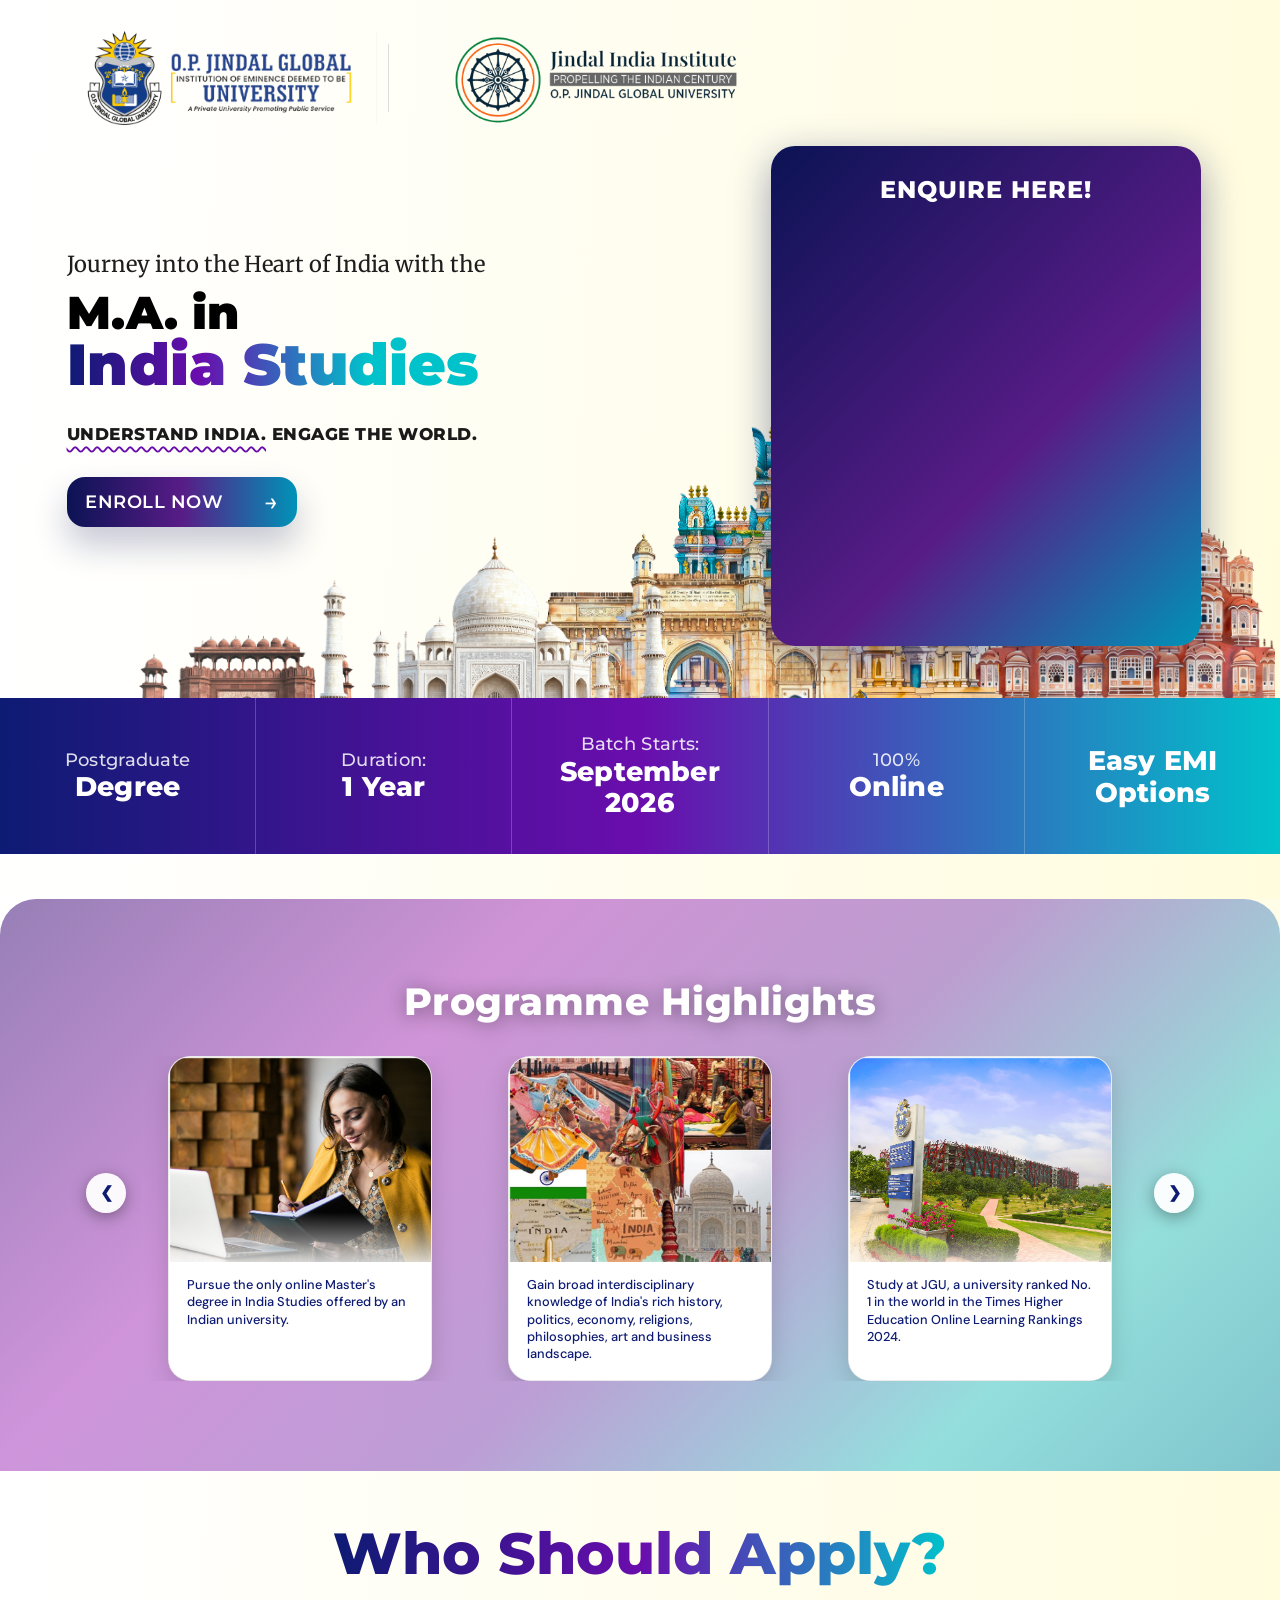
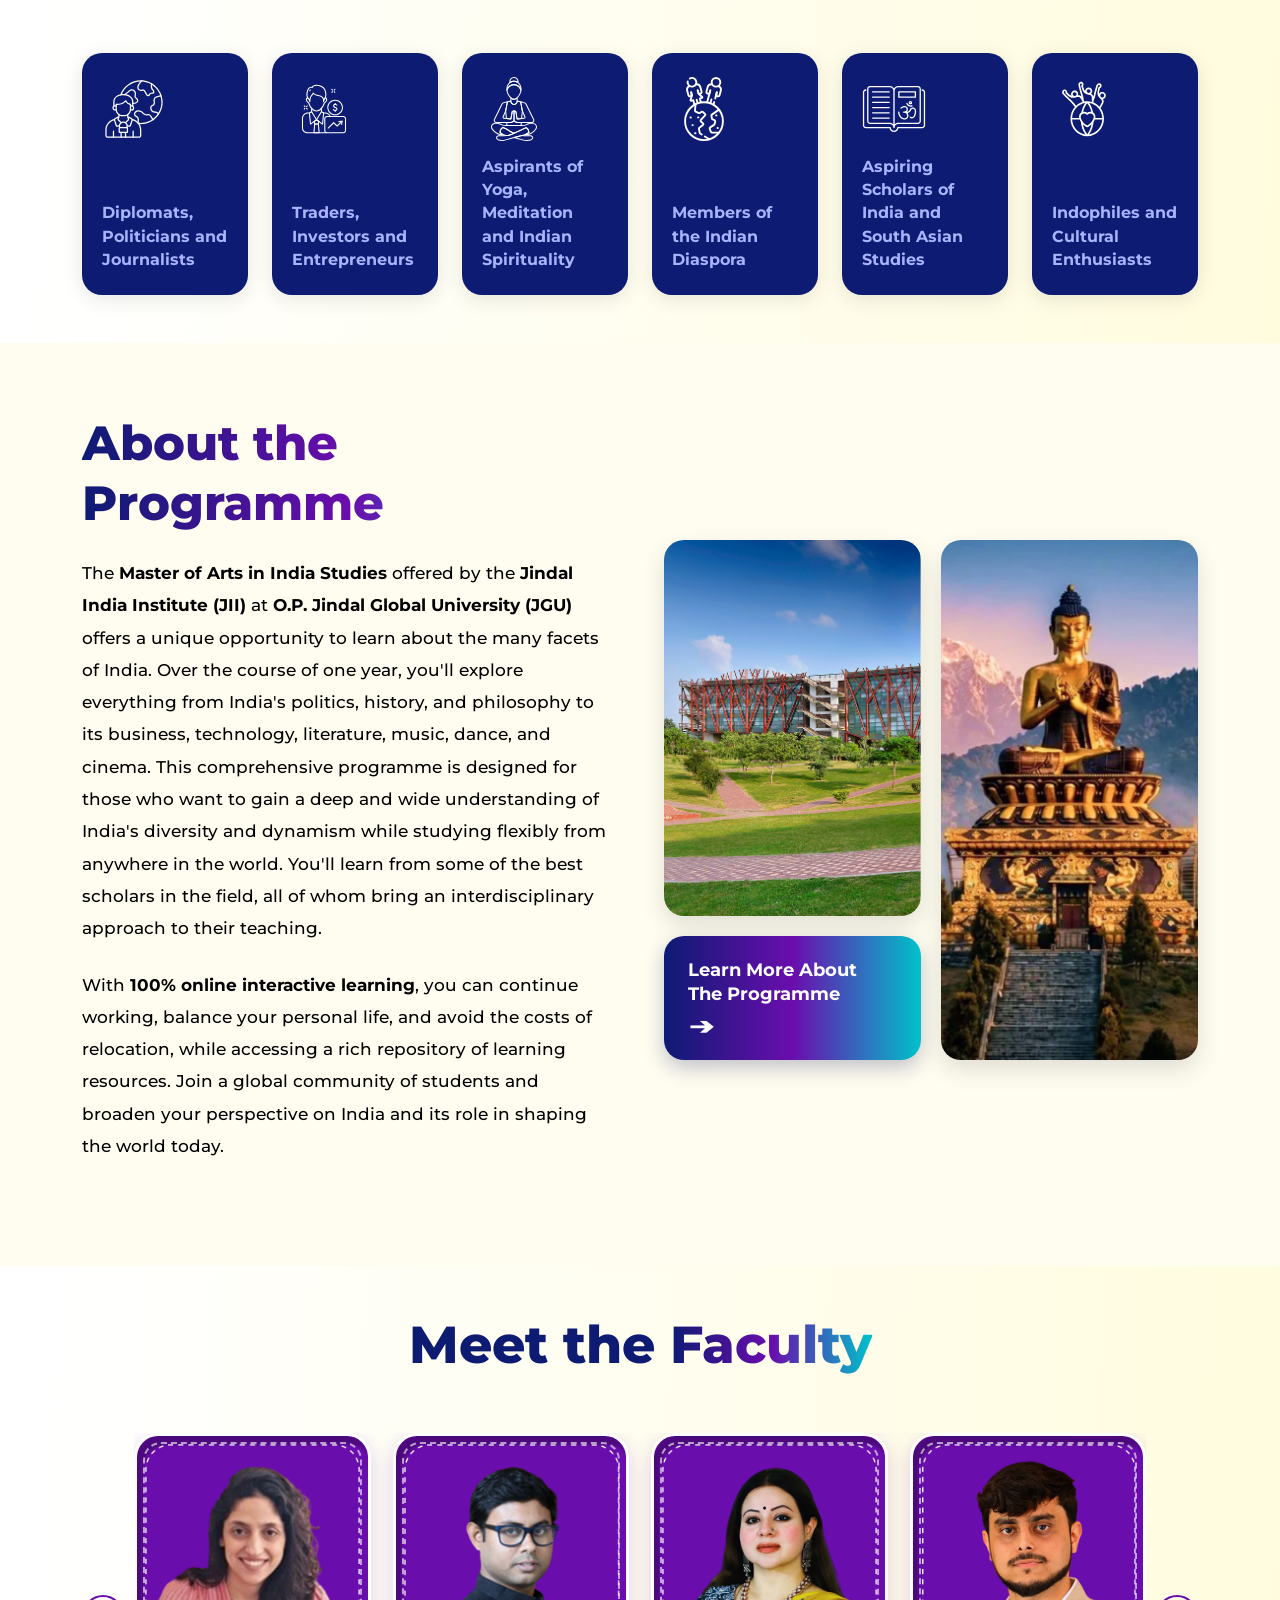
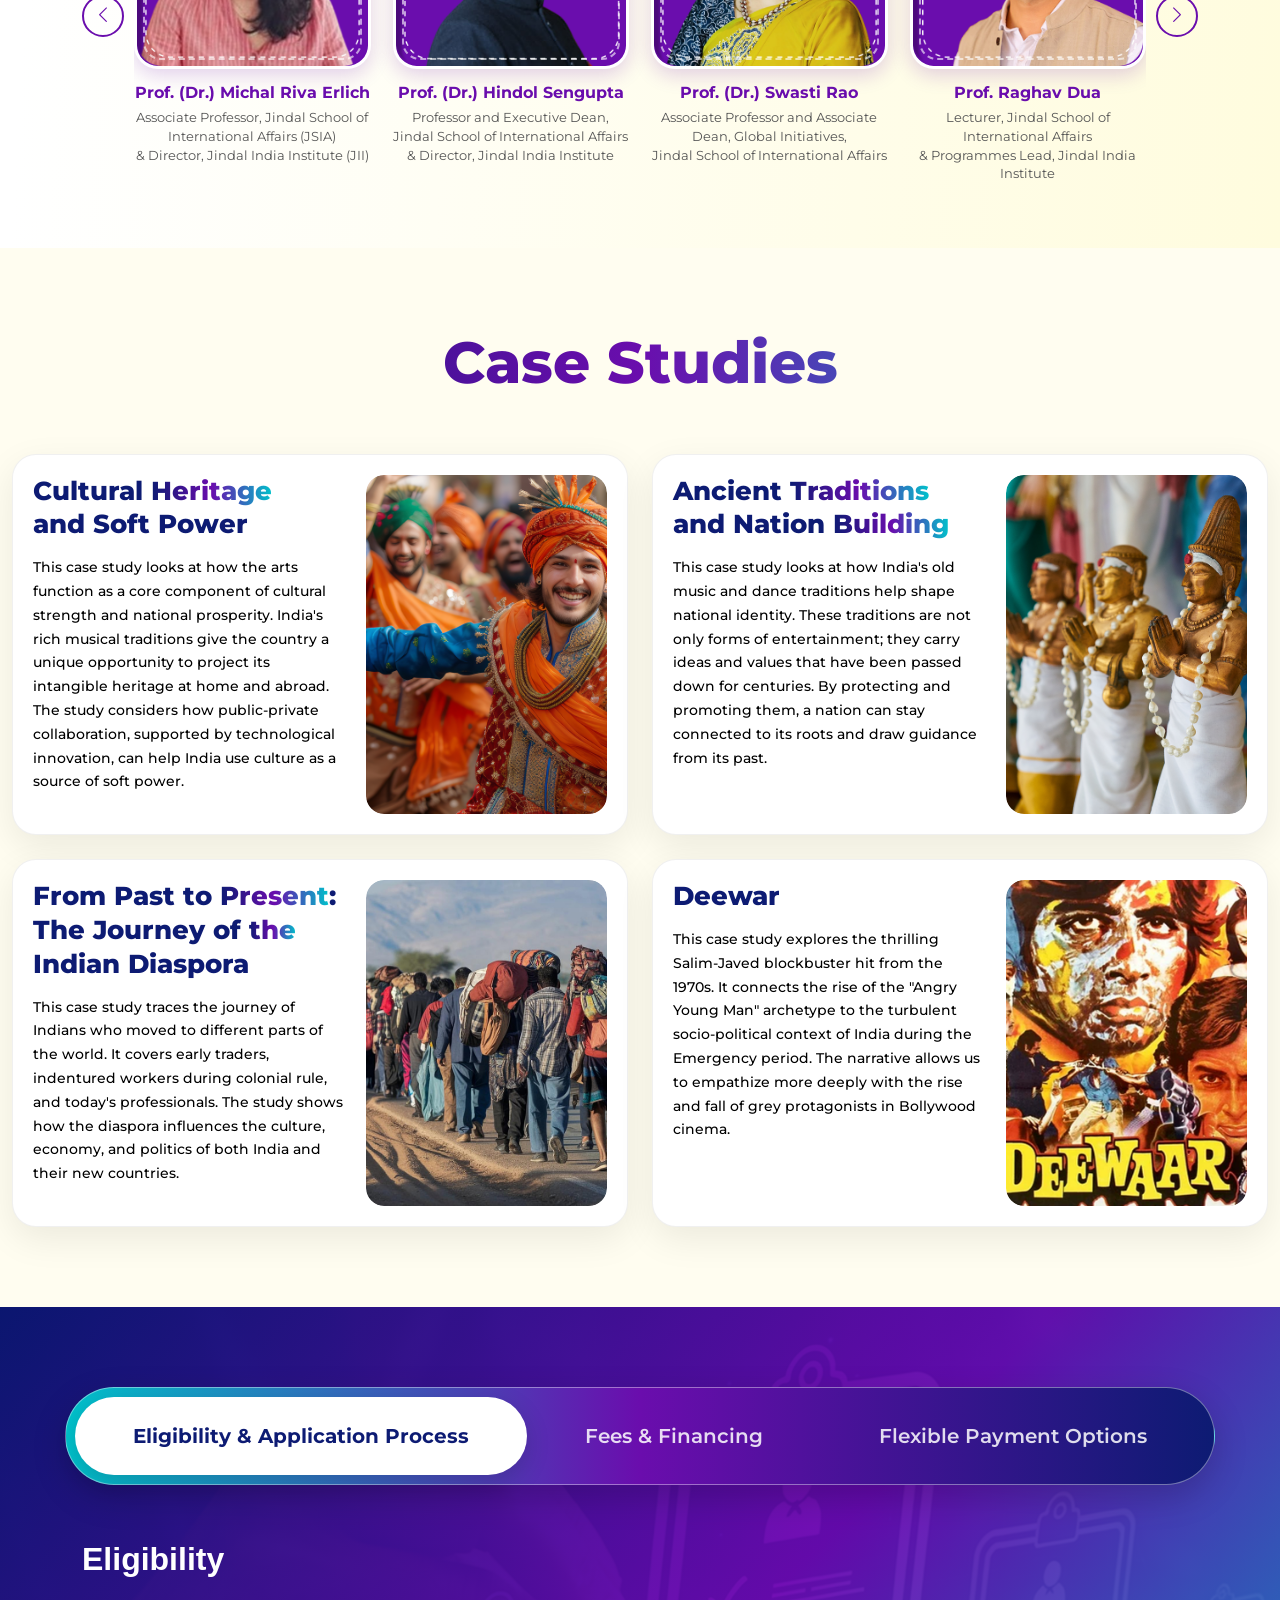
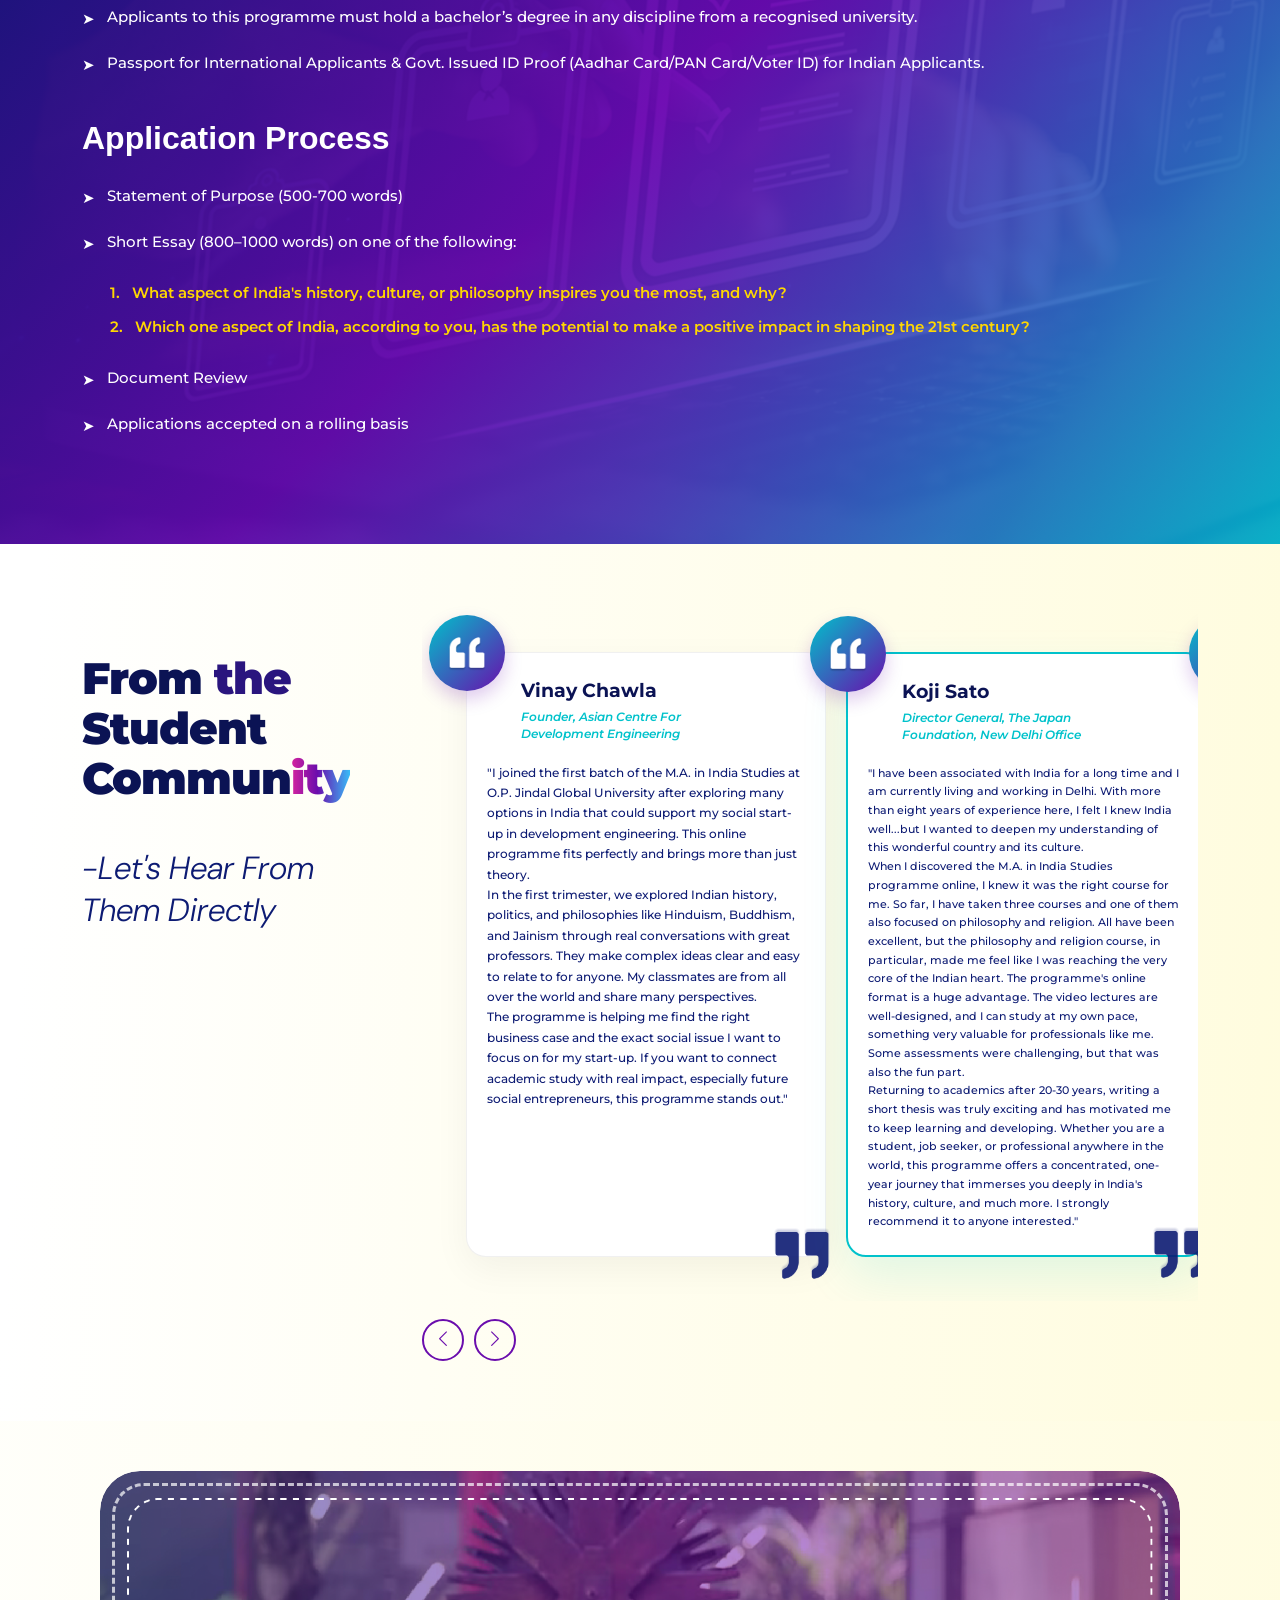
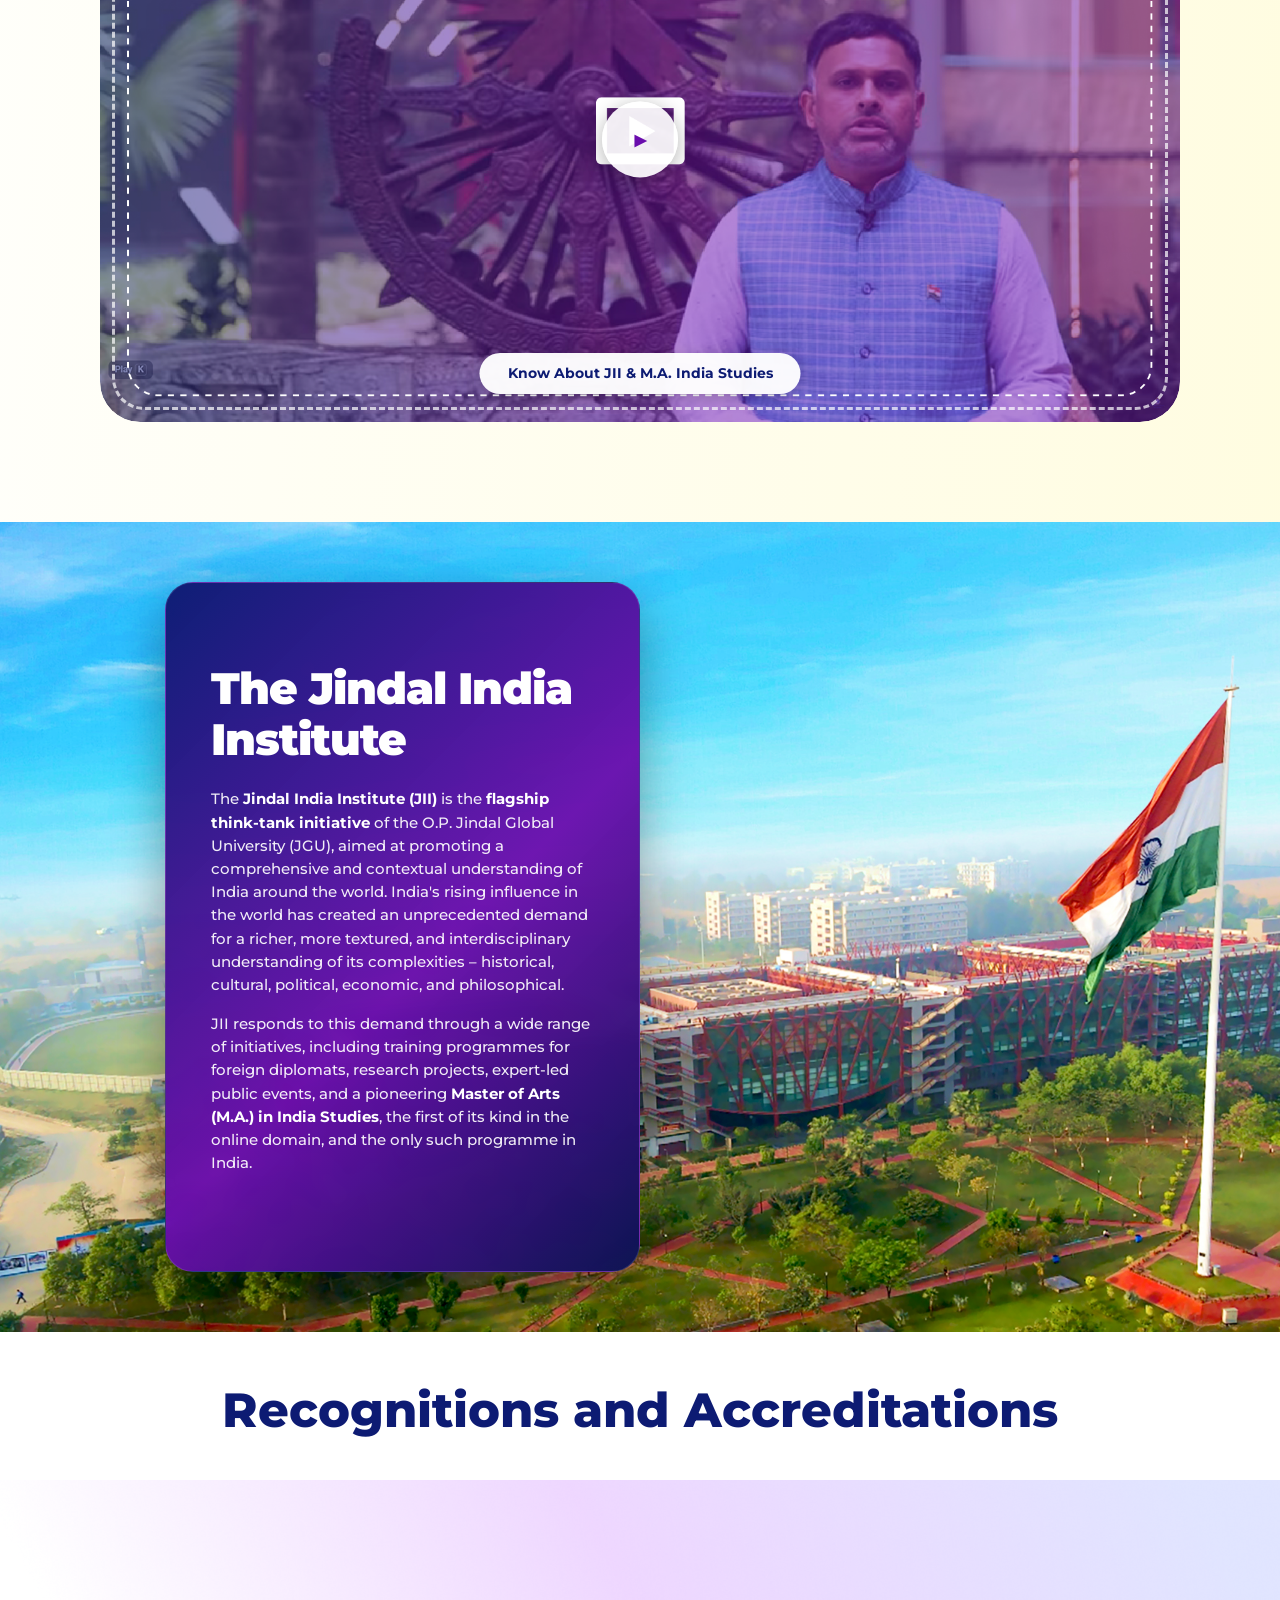
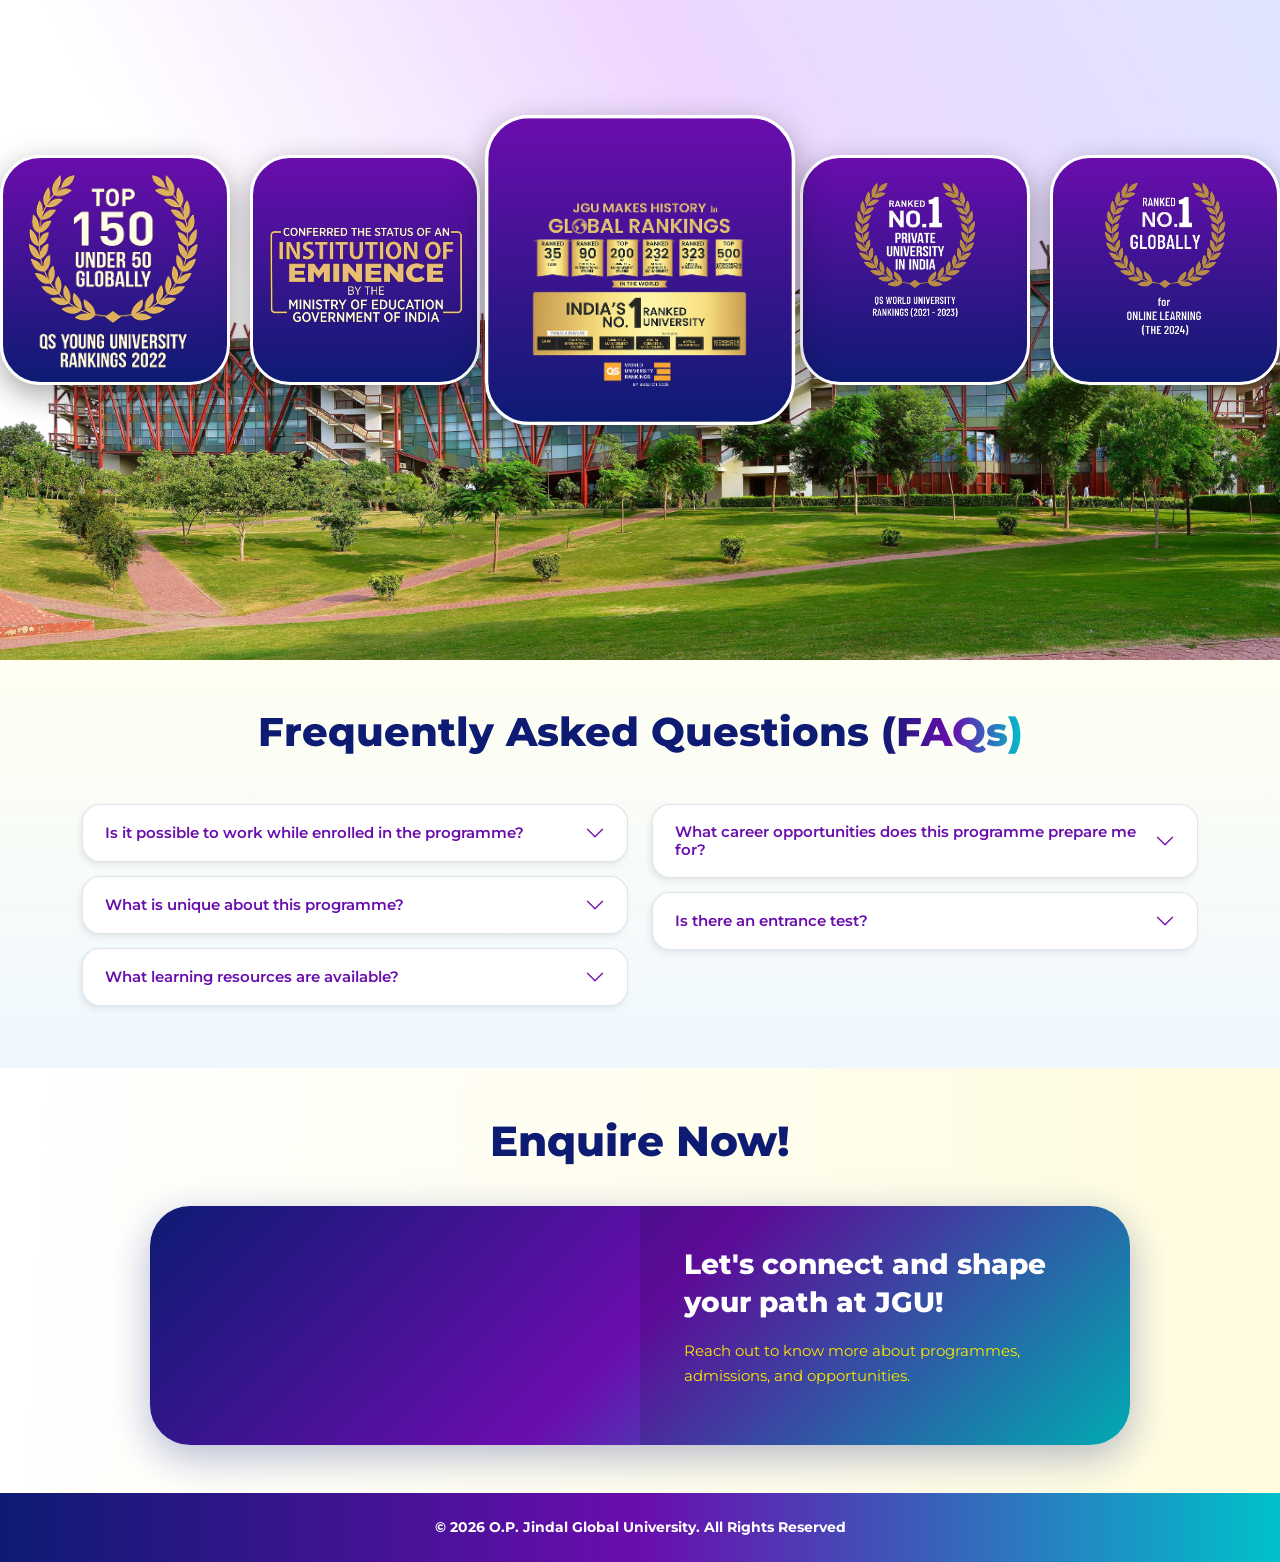
==== index.html @ a2a9f8b1 "Fix mobile carousels: recognitions badges, student community overflow, programme highlights overlay " ====
<!DOCTYPE html>
<html lang="en">

<head>
  <!-- Google tag (gtag.js) -->
  <script async src="https://www.googletagmanager.com/gtag/js?id=G-K0K2JZFDWZ"></script>
  <script>
    window.dataLayer = window.dataLayer || [];
    function gtag(){dataLayer.push(arguments);}
    gtag('js', new Date());
    gtag('config', 'G-K0K2JZFDWZ');
  </script>
  <!-- Google Tag Manager -->
  <script>(function(w,d,s,l,i){w[l]=w[l]||[];w[l].push({'gtm.start':
  new Date().getTime(),event:'gtm.js'});var f=d.getElementsByTagName(s)[0],
  j=d.createElement(s),dl=l!='dataLayer'?'&l='+l:'';j.async=true;j.src=
  'https://www.googletagmanager.com/gtm.js?id='+i+dl;f.parentNode.insertBefore(j
  ,f);
  })(window,document,'script','dataLayer','GTM-N94ZC5LW');</script>
  <!-- End Google Tag Manager -->

  <meta charset="UTF-8">
  <meta name="viewport" content="width=device-width, initial-scale=1.0, viewport-fit=cover">
  <title>M.A. in India Studies – O.P. Jindal Global University</title>

  <!-- Bootstrap CSS -->
  <link href="https://cdn.jsdelivr.net/npm/bootstrap@5.3.0/dist/css/bootstrap.min.css" rel="stylesheet">
  <link rel="stylesheet" href="https://cdnjs.cloudflare.com/ajax/libs/OwlCarousel2/2.3.4/assets/owl.carousel.min.css" />
  <link rel="stylesheet"
    href="https://cdnjs.cloudflare.com/ajax/libs/OwlCarousel2/2.3.4/assets/owl.theme.default.min.css" />
  <link href="https://cdn.jsdelivr.net/npm/bootstrap-icons@1.10.5/font/bootstrap-icons.css" rel="stylesheet">

  <!-- Google Fonts -->
  <link rel="preconnect" href="https://fonts.googleapis.com">
  <link rel="preconnect" href="https://fonts.gstatic.com" crossorigin>
  <link
    href="https://fonts.googleapis.com/css2?family=DM+Sans:ital,wght@0,400;0,700;1,300;1,400&family=Merriweather:ital,wght@0,300;0,400;0,700;1,400&family=Montserrat:ital,wght@0,100..900;1,100..900&display=swap"
    rel="stylesheet">

  <style>
    /* ================================================
       RESET & BASE
    ================================================ */
    *,
    *::before,
    *::after {
      margin: 0;
      padding: 0;
      box-sizing: border-box;
    }

    body {
      font-family: 'Montserrat', sans-serif;
      color: #333;
      overflow-x: hidden;
      background: linear-gradient(93deg, #ffffff 3%, #fffcde 100%);
    }

    .section-global {
      width: 100%;
      max-width: 100% !important;
      padding-left: 0 !important;
      padding-right: 0 !important;
    }

    /* ================================================
       HEADER
    ================================================ */
    .header-section {
      position: absolute;
      top: 0;
      left: 0;
      width: 100%;
      background: transparent;
      border-bottom: none;
      padding: 24px 0 10px;
      z-index: 100;
    }

    .header-section .container {
      max-width: 100%;
      padding-left: clamp(42px, 5.2vw, 100px);
      padding-right: clamp(42px, 5.2vw, 100px);
    }

    .header-logo-img {
      height: 108px;
      width: auto;
      object-fit: contain;
      display: block;
    }

    .logo-flex-container img:last-of-type {
      height: 102px;
    }

    .header-logo-divider {
      width: 1px;
      height: 68px;
      background: #ddd;
      margin: 0 10px;
      flex-shrink: 0;
    }

    .logo-flex-container {
      display: flex;
      align-items: center;
      flex-wrap: nowrap;
    }

    @media (max-width: 768px) {
      .logo-flex-container {
        justify-content: center;
        gap: 15px;
        flex-wrap: wrap;
      }

      .header-section {
        position: relative;
        background: #fff;
        padding: 14px 0;
      }

      .header-section .container {
        padding-left: 16px;
        padding-right: 16px;
      }

      .header-logo-img {
        height: 60px;
      }

      .logo-flex-container img:last-of-type {
        height: 52px;
      }

      .header-logo-divider {
        height: 50px;
        margin: 0 14px;
      }
    }

    @media (max-width: 480px) {
      .header-logo-img {
        height: 48px;
      }

      .logo-flex-container img:last-of-type {
        height: 42px;
      }

      .header-logo-divider {
        margin: 0 10px;
        height: 40px;
      }
    }

    /* ================================================
       HERO SECTION
    ================================================ */
    .hero-section {
      position: relative;
      overflow: hidden;
      background: linear-gradient(93deg, #ffffff 3%, #fffcde 100%);
      padding-top: 110px;
      /* Space for the floating absolute header */
    }

    @media (max-width: 768px) {
      .hero-section {
        padding-top: 0;
      }
    }

    .hero-section::before {
      content: '';
      position: absolute;
      left: 0;
      bottom: 0;
      width: 100%;
      height: 80%;
      /* Height adjusted to make the monuments clearly visible and low */
      background: url('Assets/Assets/Hero section/hero image.png') no-repeat;
      background-size: 92%;
      background-position: left 95% bottom 90px;
      /* Perfectly centered horizontally to align Taj Mahal and temple gopuram */
      opacity: 1;
      /* Full opacity so the monument backdrop reads at full strength */
      z-index: 1;
      pointer-events: none;
    }

    .hero-section::after {
      content: '';
      position: absolute;
      inset: 0;
      background: linear-gradient(90deg, rgba(255, 255, 255, 0.28) 0%, rgba(255, 255, 255, 0.08) 30%, transparent 55%);
      z-index: 2;
      pointer-events: none;
    }

    .hero-inner {
      position: relative;
      z-index: 3;
      /* Elevated above the ::after overlay (z-index 2) to maintain full interactability */
      display: flex;
      align-items: stretch;
      min-height: 520px;
      padding: 20px clamp(42px, 6.2vw, 118px) 24px clamp(42px, 5.2vw, 100px);
      gap: 36px;
    }

    .hero-text-col {
      flex: 1 1 auto;
      max-width: none;
      display: flex;
      flex-direction: column;
      justify-content: center;
      padding-top: 0;
    }

    .hero-form-col {
      flex: 0 0 clamp(430px, 26.5vw, 504px);
      max-width: clamp(430px, 26.5vw, 504px);
      z-index: 2;
      display: flex;
      align-items: flex-start;
      padding-top: 16px;
    }

    /* Hero text */
    .hero-pretitle {
      font-family: 'Merriweather', serif;
      font-size: clamp(16px, 1.8vw, 22px);
      font-weight: 400;
      font-style: normal;
      color: #1e1e1e;
      margin-bottom: 10px;
      line-height: 1.4;
    }

    .hero-ma {
      font-size: clamp(30px, 3.6vw, 46px);
      font-weight: 900;
      color: #000000;
      line-height: 1;
      margin-bottom: 0px;
      letter-spacing: 0;
    }

    .hero-title {
      font-size: clamp(38px, 4.6vw, 58px);
      font-weight: 900;
      line-height: 1;
      margin-bottom: clamp(20px, 2.2vw, 34px);
      letter-spacing: 0;
    }

    .text-navy {
      color: #0b1354;
    }

    .text-gradient-studies {
      background: linear-gradient(90deg, #0D1B73 0%, #6A0DAD 32%, #00C2CB 73%);
      -webkit-background-clip: text;
      -webkit-text-fill-color: transparent;
      background-clip: text;
    }

    .text-gradient {
      background: linear-gradient(90deg, #0d1b73 0%, #6a0dad 50%, #00c2cb 100%);
      -webkit-background-clip: text;
      -webkit-text-fill-color: transparent;
      background-clip: text;
    }

    .hero-tagline {
      font-size: clamp(13px, 1.4vw, 17px);
      font-weight: 800;
      color: #1a1a1a;
      letter-spacing: 0.5px;
      text-transform: uppercase;
      margin-bottom: 30px;
    }

    .wavy-underline {
      text-decoration: underline;
      text-decoration-style: wavy;
      text-decoration-color: #6a0dad;
      text-underline-offset: 6px;
      text-decoration-thickness: 2px;
    }

    .btn-cta {
      display: inline-flex;
      align-items: center;
      justify-content: space-between;
      gap: 24px;
      min-width: clamp(230px, 18vw, 346px);
      min-height: clamp(50px, 3.8vw, 72px);
      background: linear-gradient(90deg, #0b1354 0%, #581c87 50%, #0093b7 100%);
      color: #ffffff;
      font-weight: 600;
      font-size: clamp(15px, 1.4vw, 27px);
      padding: 0 clamp(18px, 1.45vw, 28px);
      border-radius: 18px;
      text-transform: uppercase;
      letter-spacing: 0.5px;
      border: none;
      cursor: pointer;
      transition: transform 0.2s, box-shadow 0.2s, background 0.3s;
      text-decoration: none;
      align-self: flex-start;
      box-shadow: 0 18px 34px rgba(11, 19, 84, 0.24);
      line-height: 1;
    }

    .btn-cta-arrow {
      font-size: 1.35em;
      font-weight: 500;
      line-height: 1;
    }

    .btn-cta:hover {
      transform: translateY(-2px);
      box-shadow: 0 12px 32px rgba(0, 180, 200, 0.4);
      color: #ffffff;
      background: linear-gradient(90deg, #0b1354 0%, #6b21a8 50%, #00b4d8 100%);
    }

    /* Enquire Hero Card */
    .enquire-hero-card {
      background: linear-gradient(135deg, #0b1354 0%, #581c87 60%, #0093b7 100%);
      border-radius: 24px;
      padding: 30px 32px 26px;
      box-shadow: 0 12px 40px rgba(11, 19, 84, 0.4);
      width: 100%;
      min-height: clamp(500px, 31vw, 610px);
    }

    .enquire-hero-title {
      font-size: clamp(20px, 2.2vw, 24px);
      font-weight: 800;
      color: #ffffff;
      text-align: center;
      margin-bottom: 24px;
      letter-spacing: 1px;
      text-transform: uppercase;
    }

    .hero-form-input {
      width: 100%;
      background: rgba(255, 255, 255, 0.15);
      border: 1px solid rgba(255, 255, 255, 0.08);
      border-radius: 8px;
      padding: 13px 16px;
      color: #fff;
      font-family: 'Montserrat', sans-serif;
      font-size: 14px;
      margin-bottom: 16px;
      outline: none;
      transition: background 0.3s, border-color 0.3s;
    }

    .hero-form-input:focus {
      background: rgba(255, 255, 255, 0.22);
      border-color: rgba(255, 255, 255, 0.3);
    }

    .hero-form-input::placeholder {
      color: rgba(255, 255, 255, 0.65);
      font-style: italic;
    }

    .hero-form-input option {
      color: #333;
      background: #fff;
    }

    .hero-phone-row {
      display: flex;
      gap: 10px;
      margin-bottom: 16px;
    }

    .hero-phone-prefix {
      background: rgba(255, 255, 255, 0.15);
      border: 1px solid rgba(255, 255, 255, 0.08);
      border-radius: 8px;
      padding: 13px 16px;
      color: #fff;
      font-weight: 600;
      font-size: 14px;
      white-space: nowrap;
      cursor: pointer;
      display: flex;
      align-items: center;
      gap: 4px;
    }

    .hero-phone-input {
      margin-bottom: 0;
      flex: 1;
    }

    .hero-consent {
      font-size: 10px;
      color: rgba(255, 255, 255, 0.8);
      line-height: 1.6;
      margin-bottom: 20px;
      display: flex;
      align-items: flex-start;
      gap: 8px;
      cursor: pointer;
    }

    .hero-consent input[type="checkbox"] {
      margin-top: 3px;
      flex-shrink: 0;
      accent-color: #ffd700;
      width: 14px;
      height: 14px;
      cursor: pointer;
    }

    .hero-submit-btn {
      width: 100%;
      background: linear-gradient(180deg, #ffe342 0%, #ffd700 100%);
      color: #0b1354;
      border: none;
      border-radius: 8px;
      padding: 15px;
      font-weight: 800;
      font-size: 16px;
      cursor: pointer;
      letter-spacing: 1px;
      transition: all 0.2s;
      font-family: 'Montserrat', sans-serif;
      text-transform: uppercase;
      box-shadow: 0 4px 15px rgba(255, 215, 0, 0.3);
    }

    .hero-submit-btn:hover {
      transform: translateY(-2px);
      box-shadow: 0 6px 20px rgba(255, 215, 0, 0.5);
      background: linear-gradient(180deg, #ffeb60 0%, #ffe033 100%);
    }

    /* Info Bar */
    .hero-info-bar {
      position: relative;
      z-index: 3;
      display: flex;
      background: linear-gradient(90deg, #0d1b73 0%, #6a0dad 50%, #00c2cb 100%);
      margin-top: 28px;
      /* Nudges the course-details bar a little lower */
      margin-bottom: 45px;
      /* Adds space below the info bar before next section */
    }

    .info-tile {
      flex: 1;
      display: flex;
      flex-direction: column;
      align-items: center;
      justify-content: center;
      padding: 36px 10px;
      /* Increased vertical padding to add height/spaciousness */
      color: #fff;
      text-align: center;
      border-right: 1px solid rgba(255, 255, 255, 0.22);
    }

    .info-tile:last-child {
      border-right: none;
    }

    .info-tile-label {
      font-size: 18px;
      font-weight: 500;
      line-height: 1.15;
      opacity: 0.85;
      letter-spacing: 0.3px;
    }

    .info-tile-value {
      font-size: 27px;
      font-weight: 800;
      margin-top: 1px;
      line-height: 1.15;
      letter-spacing: 0.2px;
    }

    /* ================================================
       WHO SHOULD APPLY
    ================================================ */
    .who-section {
      padding: 70px 0 30px;
      background: linear-gradient(93deg, #fff 3%, #fffcde 100%);
    }

    .who-title {
      font-size: clamp(34px, 5vw, 58px);
      font-weight: 800;
      color: #0d1b73;
      text-align: center;
      margin-bottom: 40px;
    }

    .who-card {
      background: #0D1B73;
      border-radius: 20px;
      padding: 24px 20px;
      text-align: left;
      box-shadow: 0 4px 20px rgba(0, 0, 0, 0.1);
      transition: transform 0.3s ease, box-shadow 0.3s ease;
      height: 100%;
      min-height: 225px;
      display: flex;
      flex-direction: column;
      align-items: flex-start;
      color: #fff;
    }

    .who-card:hover {
      transform: translateY(-6px);
      box-shadow: 0 12px 32px rgba(106, 13, 173, 0.2);
    }

    .who-icon {
      width: 64px;
      height: 64px;
      margin: 0 0 14px;
      display: flex;
      align-items: center;
      justify-content: flex-start;
    }

    .who-icon img {
      width: 100%;
      height: 100%;
      object-fit: contain;
      filter: brightness(0) invert(1);
    }

    .who-card h6 {
      font-size: 16px;
      font-weight: 700;
      color: #A8B4FF;
      margin-bottom: 0;
      margin-top: auto;
      line-height: 1.45;
      text-align: left;
    }

    /* ================================================
       ABOUT THE PROGRAMME
    ================================================ */
    .about-programme-section {
      padding: 70px 0 80px;
      background: #FFFDF0;
      /* Solid soft premium ivory background */
    }

    .about-prog-title {
      font-size: clamp(34px, 4.4vw, 48px);
      font-weight: 800;
      background: linear-gradient(90deg, #0D1B73 0%, #6A0DAD 50%, #00C2CB 100%);
      -webkit-background-clip: text;
      background-clip: text;
      -webkit-text-fill-color: transparent;
      color: transparent;
      line-height: 1.25;
      margin-bottom: 24px;
    }

    .about-prog-body {
      font-size: 17px;
      color: #000;
      /* Clean professional grey */
      line-height: 1.9;
      margin-bottom: 24px;
      font-weight: 500;
      /* Solid and beautiful typography */
    }

    .about-prog-body strong {
      color: #000;
      /* Rich dark navy blue for high-contrast branding */
      font-weight: 700;
    }

    .about-prog-images {
      display: grid;
      grid-template-columns: 1fr 1fr;
      gap: 20px;
      /* Modern elegant spacing gap */
    }

    .about-images-left-col {
      display: flex;
      flex-direction: column;
      gap: 20px;
    }

    .about-prog-images .img-campus {
      width: 100%;
      height: 376px;
      object-fit: cover;
      border-radius: 20px;
      box-shadow: 0 10px 24px rgba(0, 0, 0, 0.12);
      transition: transform 0.3s ease;
    }

    .about-prog-images .img-campus:hover {
      transform: translateY(-4px);
    }

    .about-prog-images .img-collage {
      width: 100%;
      height: 520px;
      object-fit: cover;
      border-radius: 20px;
      box-shadow: 0 10px 24px rgba(0, 0, 0, 0.12);
      transition: transform 0.3s ease;
    }

    .about-prog-images .img-collage:hover {
      transform: translateY(-4px);
    }

    .about-prog-cta-tile {
      display: flex;
      flex-direction: column;
      justify-content: space-between;
      background: linear-gradient(90deg, #0D1B73 0%, #6A0DAD 50%, #00C2CB 100%);
      padding: 22px 24px;
      border-radius: 20px;
      color: #ffffff;
      text-decoration: none;
      height: 124px;
      transition: transform 0.3s ease, box-shadow 0.3s ease;
      box-shadow: 0 8px 20px rgba(11, 19, 84, 0.25);
      position: relative;
    }

    .about-prog-cta-tile:hover {
      transform: translateY(-4px);
      box-shadow: 0 12px 28px rgba(0, 180, 200, 0.4);
      color: #ffffff;
    }

    .cta-tile-text {
      font-size: clamp(16px, 1.5vw, 18px);
      font-weight: 700;
      line-height: 1.35;
      color: #ffffff;
    }

    .cta-tile-arrow {
      align-self: flex-start;
      font-size: 26px;
      font-weight: 700;
      line-height: 1;
      color: #ffffff;
      margin-top: auto;
      display: inline-block;
      transform: scaleX(1.9);
      transform-origin: left center;
    }

    /* ================================================
       PROGRAMME HIGHLIGHTS
    ================================================ */
    .features-section {
      background: url('Assets/Assets/Programme Highlights/bg picture.png') center center / cover no-repeat;
      padding: 80px 0 90px;
      /* Increased vertical padding to make height taller, giving more space for cards */
      border-radius: 36px 36px 0 0;
      overflow: hidden;
      position: relative;
      margin-top: 0;
      /* Removed negative margin overlap to keep the space below the info bar */
      z-index: 2;
    }

    .features-section::before {
      content: '';
      position: absolute;
      inset: 0;
      background: linear-gradient(135deg,
          rgba(48, 0, 110, 0.50) 0%,
          rgba(140, 0, 170, 0.42) 30%,
          rgba(80, 0, 160, 0.38) 55%,
          rgba(0, 180, 200, 0.42) 80%,
          rgba(0, 140, 180, 0.50) 100%);
    }

    .features-section>* {
      position: relative;
      z-index: 1;
    }

    .section-title1 {
      font-size: clamp(26px, 3vw, 38px);
      font-weight: 800;
      color: #fff;
      text-shadow: 0 2px 20px rgba(0, 0, 0, 0.4);
      letter-spacing: 0.5px;
      margin-bottom: 32px !important;
    }

    .slider-container {
      position: relative;
    }

    .slider-wrapper {
      overflow: hidden;
      margin: 0 48px;
    }

    .slider-track {
      display: flex;
      transition: transform 0.4s ease;
    }

    .slider-item {
      flex: 0 0 auto;
      padding: 0 38px;
      display: flex;
      flex-direction: column;
    }

    .feature-card {
      position: relative;
      border-radius: 22px;
      overflow: hidden;
      flex: 1;
      /* Stretch to occupy full height of slider track */
      cursor: pointer;
      background: #fff;
      border: 1px solid rgba(0, 0, 0, 0.08);
      /* Clean border to maintain card boundaries */
      box-shadow: 0 8px 24px rgba(0, 0, 0, 0.15);
      /* Softer premium shadow */
      transition: transform 0.3s ease, box-shadow 0.3s ease;
      display: flex;
      flex-direction: column;
    }

    .feature-card:hover {
      transform: translateY(-8px);
      box-shadow: 0 16px 36px rgba(0, 0, 0, 0.25);
    }

    .card-img {
      width: 105.5% !important;
      /* Slightly wider to push and crop out the built-in Figma shadow/whitespace on the right */
      max-width: none !important;
      /* Override default bootstrap max-width: 100% constraint */
      aspect-ratio: 1.35 / 1;
      object-fit: cover;
      object-position: left top;
      /* Pin alignment to top-left to preserve perfect left-edge and top-edge curves */
      display: block;
    }

    .card-overlay {
      width: 100%;
      flex: 1;
      /* Fill the remaining card height dynamically */
      background: #fff;
      padding: 14px 18px 18px;
      /* Tighter padding to pull text and picture closer together */
      display: flex;
      flex-direction: column;
      justify-content: flex-start;
    }

    .card-title {
      font-size: 13px;
      font-weight: 700;
      margin-bottom: 6px;
      color: #0d1b73;
      line-height: 1.3;
    }

    .card-text {
      font-family: 'DM Sans', sans-serif;
      font-size: clamp(12px, 1.0vw, 15px);
      line-height: 1.35;
      color: #0d1b73;
      margin: 0;
      font-weight: 500;
    }

    .slider-btn {
      position: absolute;
      top: 42%;
      transform: translateY(-50%);
      width: 40px;
      height: 40px;
      border: none;
      background: rgba(255, 255, 255, 0.95);
      border-radius: 50%;
      font-size: 16px;
      cursor: pointer;
      z-index: 10;
      color: #0d1b73;
      display: flex;
      align-items: center;
      justify-content: center;
      box-shadow: 0 4px 16px rgba(0, 0, 0, 0.35);
      transition: background 0.2s, transform 0.2s;
      font-weight: 700;
    }

    .left-btn {
      left: 4px;
    }

    .right-btn {
      right: 4px;
    }

    .slider-btn:hover {
      background: #fff;
      transform: translateY(-50%) scale(1.1);
    }

    /* ================================================
       RECOGNITIONS
    ================================================ */
    .recognitions-section {
      position: relative;
      padding: 0;
      overflow: hidden;
    }

    .recognitions-header {
      background: #ffffff;
      /* Reduced bottom padding so bg image starts immediately after header */
      padding: 50px 20px 40px;
      text-align: center;
    }

    .recognitions-title {
      font-size: 48px;
      font-weight: 800;
      color: #0d1b73;
      margin: 0;
    }

    .recognitions-inner {
      position: relative;
      z-index: 2;
      width: 100%;
      padding: 0 0px;
    }

    .recognitions-badges {
      display: flex;
      flex-wrap: nowrap;
      justify-content: space-between;
      align-items: center;
      width: 100%;
      max-width: 1700px;
      margin: 0 auto;
    }

    .recognitions-body {
      position: relative;
      z-index: 1;
      display: flex;
      align-items: center;
      justify-content: center;
      min-height: 780px;
      background: url('Assets/Assets/Recognitions/bg picture.png') bottom center/cover no-repeat;
      overflow: hidden;
    }

    .recognitions-overlay {
      position: absolute;
      inset: 0;
      background: rgba(13, 27, 115, 0.6);
      opacity: 0;
    }

    .rec-badge {
      flex: 0 0 18%;
      aspect-ratio: 1 / 1;
      display: flex;
      align-items: center;
      justify-content: center;
      padding: 12px;
      background: linear-gradient(180deg, #6A0DAD 0%, #0d1b73 100%);
      border-radius: 40px;
      box-shadow: 0 10px 30px rgba(0, 0, 0, 0.35);
      border: 3px solid #fff !important;
    }

    .rec-badge img {
      width: 100%;
      height: 100%;
      object-fit: contain;
    }

    .rec-badge-large {
      flex: 0 0 18%;
    }

    .rec-badge-center {
      flex: 0 0 22%;
      padding: 6px;
      transform: scale(1.1);
      margin: 0;
      z-index: 10;
    }

    .rec-badge-center~.rec-badge-large {
      flex: 0 0 18%;
    }

    .rec-badge-center~.rec-badge {
      flex: 0 0 18%;
    }

    /* When inside mobile carousel — fill the slide */
    .owl-carousel .rec-badge,
    .owl-carousel .rec-badge-large,
    .owl-carousel .rec-badge-center {
      flex: none !important;
      width: 100% !important;
      max-width: 90% !important;
      margin: 0 auto !important;
      transform: none !important;
      padding: 10px !important;
    }

    /* Recognitions owl nav arrows */
    .recognitions-badges .owl-nav button.owl-prev,
    .recognitions-badges .owl-nav button.owl-next {
      width: 36px;
      height: 36px;
      background: rgba(255,255,255,0.9) !important;
      border-radius: 50% !important;
      color: #0d1b73 !important;
      font-size: 16px !important;
      line-height: 36px !important;
      margin: 0 6px !important;
    }

    .recognitions-badges .owl-dots {
      margin-top: 16px;
    }

    .recognitions-badges .owl-dot span {
      background: rgba(255,255,255,0.5) !important;
    }

    .recognitions-badges .owl-dot.active span {
      background: #ffffff !important;
    }

    /* ================================================
       FACULTY
    ================================================ */
    .faculty-section {
      background: linear-gradient(93deg, #ffffff 3%, #fffcde 100%);
      padding: 70px 0;
    }

    .faculty-main-title {
      font-size: clamp(32px, 4.6vw, 52px);
      font-weight: 800;
      color: #0d1b73;
      margin-bottom: 56px;
    }

    .faculty-subtitle {
      font-size: 15.5px;
      color: #444;
      max-width: 680px;
      margin: 0 auto 32px;
      line-height: 1.7;
    }

    .faculty-carousel-container {
      position: relative;
      display: flex;
      align-items: center;
      gap: 10px;
    }

    .faculty-grid-wrapper {
      overflow: hidden;
      flex: 1;
    }

    .faculty-grid {
      display: flex;
      gap: 22px;
      transition: transform 0.4s ease;
    }

    .faculty-card {
      flex: 0 0 calc(25% - 16.5px);
      min-width: 0;
      text-align: center;
    }

    .faculty-image {
      width: 100%;
      aspect-ratio: 1 / 1;
      border-radius: 24px;
      overflow: hidden;
      margin: 0 auto 14px;
      border: 3px solid #fff;
      background: #6a0dad;
      box-shadow: inset 4px 6px 4px rgba(0, 0, 0, 0.2), 0 6px 20px rgba(106, 13, 173, 0.2);
      position: relative;
    }

    .faculty-image::after {
      content: '';
      position: absolute;
      inset: 6px;
      border: 2px dashed rgba(255, 255, 255, 0.6);
      border-radius: 18px;
      pointer-events: none;
    }

    .faculty-image img {
      width: 100%;
      height: 100%;
      object-fit: cover;
    }

    .faculty-name {
      font-size: 16px;
      font-weight: 700;
      color: #6a0dad;
      margin-bottom: 5px;
      line-height: 1.3;
    }

    .faculty-title-text {
      font-size: 12.5px;
      color: #555;
      line-height: 1.5;
    }

    .faculty-nav-btn {
      width: 42px;
      height: 42px;
      border-radius: 50%;
      border: 2px solid #6a0dad;
      background: transparent;
      color: #6a0dad;
      font-size: 18px;
      cursor: pointer;
      display: flex;
      align-items: center;
      justify-content: center;
      transition: all 0.2s;
      flex-shrink: 0;
    }

    .faculty-nav-btn:hover {
      background: #6a0dad;
      color: #fff;
    }

    /* ================================================
       CASE STUDIES
    ================================================ */
    .case-studies-section {
      padding: 80px 0;
      background: #FFFDF0;
      /* Solid soft premium ivory background */
    }

    .case-studies-section .container {
      max-width: 1320px;
      /* Wider grid so each case-study box is bigger */
    }

    .case-studies-title {
      font-size: clamp(34px, 5vw, 58px);
      font-weight: 800;
      text-align: center;
      /* gap between the Case Studies title and the boxes below */
      margin-bottom: 56px;
      background: linear-gradient(90deg, #0D1B73 0%, #6A0DAD 50%, #00C2CB 100%);
      -webkit-background-clip: text;
      -webkit-text-fill-color: transparent;
      background-clip: text;
    }

    .case-sub {
      text-align: center;
      font-size: 15px;
      color: #4b5563;
      max-width: 640px;
      margin: 0 auto 50px;
      line-height: 1.7;
      font-weight: 500;
    }

    .case-card {
      background: #fff;
      border-radius: 24px;
      padding: 20px;
      /* Soft padding surrounding elements */
      box-shadow: 0 12px 36px rgba(0, 0, 0, 0.08);
      /* Increased robust box shadow */
      display: flex;
      flex-direction: row-reverse;
      gap: 20px;
      height: 100%;
      align-items: stretch;
      transition: transform 0.3s ease, box-shadow 0.3s ease;
      border: 1px solid rgba(0, 0, 0, 0.06);
    }

    .case-card:hover {
      transform: translateY(-6px);
      /* High-end micro-interaction hover */
      box-shadow: 0 20px 48px rgba(0, 0, 0, 0.16);
      /* Dynamic deeper shadow */
    }

    .case-card-img {
      flex: 0 0 42%;
      max-width: 42%;
      aspect-ratio: 3 / 4;
      /* Enforce a beautiful tall vertical portrait format as in Figma */
      border-radius: 18px;
      overflow: hidden;
    }

    .case-card-img img {
      width: 100%;
      height: 100%;
      object-fit: cover;
      display: block;
      border-radius: 18px;
    }

    .case-body {
      flex: 1;
      padding: 0;
      display: flex;
      flex-direction: column;
      justify-content: flex-start;
    }

    .case-card-title {
      font-size: clamp(19px, 2.1vw, 26px);
      font-weight: 800;
      /* Extra bold text */
      color: #0d1b73;
      margin-bottom: 14px;
      line-height: 1.3;
    }

    /* Card-heading accent gradient — scoped to case cards, independent of the
       main "Case Studies" title gradient and of global .text-purple/.text-cyan */
    .case-card-title .text-purple,
    .case-card-title .text-cyan {
      background: linear-gradient(90deg, #0D1B73 0%, #6A0DAD 50%, #00C2CB 100%);
      -webkit-background-clip: text;
      -webkit-text-fill-color: transparent;
      background-clip: text;
      color: transparent;
    }

    .case-excerpt {
      font-size: 14px;
      color: #000;
      line-height: 1.7;
      margin-bottom: 20px;
      font-weight: 500;
    }

    .btn-read {
      display: inline-flex;
      align-items: center;
      justify-content: center;
      background: #00B4D8;
      /* Vibrant cyan/teal button color */
      color: #ffffff;
      font-size: 13px;
      font-weight: 700;
      padding: 10px 24px;
      border-radius: 40px;
      /* Premium pill shape */
      width: fit-content;
      transition: all 0.2s ease;
      text-decoration: none;
      box-shadow: 0 4px 10px rgba(0, 180, 216, 0.2);
    }

    .btn-read:hover {
      background: #0077B6;
      /* Deep blue-cyan on hover */
      color: #ffffff;
      transform: translateY(-1px);
      box-shadow: 0 6px 14px rgba(0, 180, 216, 0.4);
    }

    /* Helper utility classes for custom heading colors */
    .text-purple {
      color: #6a0dad !important;
    }

    .text-cyan {
      color: #00b4d8 !important;
    }

    /* ================================================
       ELIGIBILITY TABS
    ================================================ */
    .eligibility-section {
      position: relative;
      padding: 80px 0;
      overflow: hidden;
      background: #0d1b73;
    }

    .elig-bg {
      position: absolute !important;
      inset: 0;
      background-size: cover;
      background-position: center;
      background-repeat: no-repeat;
      z-index: 0 !important;
      transition: background-image 0.5s ease-in-out;
    }

    .bg-eligibility .elig-bg {
      background-image: url('Assets/Assets/eligibility/bg picture (14).png');
    }

    .bg-fees .elig-bg {
      background-image: url('Assets/Assets/fees & financing/bg picture (15).png');
    }

    .bg-payment .elig-bg {
      background-image: url('Assets/Assets/flexible payment/bg picture (16).png');
    }

    .elig-overlay {
      position: absolute !important;
      inset: 0;
      z-index: 1 !important;
      background: linear-gradient(135deg, rgba(13, 27, 115, 0.82) 0%, rgba(106, 13, 173, 0.78) 50%, rgba(0, 194, 203, 0.72) 100%);
    }

    .eligibility-section>* {
      position: relative;
      z-index: 2;
    }

    /* Bootstrap nav-tabs override */
    .elig-tabs {
      border-bottom: none !important;
      border-radius: 100px;
      padding: 9px !important;
      border: 1px solid rgba(255, 255, 255, 0.4) !important;
      background: linear-gradient(90deg, #00C2CB 0%, #6A0DAD 50%, #0D1B73 100%) !important;
      backdrop-filter: blur(10px);
      -webkit-backdrop-filter: blur(10px);
      display: flex !important;
      width: max-content;
      max-width: 100%;
      margin-left: auto !important;
      margin-right: auto !important;
      margin-bottom: 50px !important;
      padding-left: 9px !important;
      padding-right: 9px !important;
      box-shadow: 0 12px 34px rgba(0, 0, 0, 0.18);
    }

    .elig-tabs .nav-item {
      margin: 0 !important;
      padding: 0 !important;
    }

    .elig-tabs .nav-link {
      color: rgba(255, 255, 255, 0.85) !important;
      font-weight: 600;
      font-size: 20px;
      border-radius: 100px !important;
      border: none !important;
      padding: 24px 58px !important;
      background: transparent !important;
      transition: all 0.3s ease;
      text-align: center;
    }

    .elig-tabs .nav-link:hover {
      color: #ffffff !important;
    }

    .elig-tabs .nav-link.active {
      background: #ffffff !important;
      color: #0d1b73 !important;
      font-weight: 700;
      box-shadow: 0 8px 24px rgba(0, 0, 0, 0.15);
    }

    .elig-tab-inner {
      background: transparent !important;
      border: none !important;
      border-radius: 0 !important;
      padding: 0 !important;
      backdrop-filter: none !important;
      -webkit-backdrop-filter: none !important;
      box-shadow: none !important;
    }

    .elig-section-title {
      font-size: clamp(18px, 4.5vw, 32px);
      font-weight: 700;
      color: #ffffff !important;
      margin-top: 0;
      margin-bottom: 20px;
      font-family: 'Outfit', sans-serif;
    }

    .elig-section-title.sec-2 {
      margin-top: 36px;
    }

    .elig-list {
      list-style: none;
      padding: 0;
      margin-bottom: 24px;
    }

    .elig-list li {
      display: flex;
      flex-wrap: wrap;
      gap: 12px;
      color: #ffffff !important;
      font-size: 15px;
      line-height: 1.85;
      margin-bottom: 16px;
      font-weight: 500;
    }

    /* Nested numbered list must stack BELOW its parent line, not beside it */
    .elig-list .nested-gold-list {
      flex-basis: 100%;
      width: 100%;
    }

    .elig-list li::before {
      content: '➤';
      color: #ffffff !important;
      font-size: 15px;
      margin-top: 2px;
      flex-shrink: 0;
    }

    .nested-gold-list {
      list-style: none;
      padding-left: 28px;
      margin-top: 10px;
      margin-bottom: 0;
    }

    .nested-gold-list li {
      display: flex;
      gap: 8px;
      color: #FFD700 !important;
      font-size: 14.5px;
      line-height: 1.8;
      margin-bottom: 8px;
      font-weight: 600;
    }

    .nested-gold-list li::before {
      content: none !important;
    }

    .fee-table {
      width: 100%;
      border-collapse: separate;
      border-spacing: 0;
      border-radius: 12px;
      border: 1px solid rgba(255, 255, 255, 0.2);
      overflow: hidden;
      margin-top: 28px;
      background: rgba(255, 255, 255, 0.02);
    }

    .fee-table th {
      background: rgba(13, 27, 115, 0.4);
      color: #FFD700 !important;
      font-size: 15px;
      font-weight: 700;
      padding: 16px 20px;
      text-align: left;
      border-bottom: 1px solid rgba(255, 255, 255, 0.2);
      border-right: 1px solid rgba(255, 255, 255, 0.2);
      font-family: 'Outfit', sans-serif;
    }

    .fee-table th:last-child {
      border-right: none;
    }

    .fee-table td {
      color: #ffffff !important;
      font-size: 14.5px;
      font-weight: 500;
      padding: 16px 20px;
      border-bottom: 1px solid rgba(255, 255, 255, 0.15);
      border-right: 1px solid rgba(255, 255, 255, 0.15);
    }

    .fee-table td:last-child {
      border-right: none;
    }

    .fee-table tr:last-child td {
      border-bottom: none;
    }

    .fee-table tr:nth-child(even) td {
      background: rgba(255, 255, 255, 0.03);
    }

    @media (max-width: 767.98px) {
      .elig-tabs {
        display: flex !important;
        flex-direction: column !important;
        width: 100% !important;
        border-radius: 20px !important;
        padding: 10px !important;
        gap: 8px !important;
        background: linear-gradient(180deg, #00C2CB 0%, #6A0DAD 50%, #0D1B73 100%) !important;
      }

      .elig-tabs .nav-link {
        width: 100% !important;
        padding: 10px 20px !important;
        border-radius: 12px !important;
      }
    }

    @media (max-width: 575.98px) {
      .elig-tab-inner {
        padding: 30px 24px !important;
      }
    }

    /* ================================================
       TESTIMONIALS / STUDENT COMMUNITY
    ================================================ */
    .testimonials-section {
      padding: 60px 0;
      background: linear-gradient(93deg, #fff 3%, #fffcde 100%);
    }

    .sc-layout {
      display: flex;
      align-items: flex-start;
      gap: 40px;
    }

    .sc-left-col {
      flex: 0 0 300px;
      width: 300px;
      padding-top: 50px;
    }

    .test-main-title {
      font-size: clamp(28px, 3.5vw, 44px);
      font-weight: 900;
      color: #0b1354;
      line-height: 1.1;
      display: flex;
      flex-direction: column;
      align-items: flex-start;
      gap: 2px;
      letter-spacing: -1px;
    }

    .test-main-title span {
      position: relative;
      display: inline-block;
      padding-bottom: 0;
      white-space: nowrap;
    }

    /* Student Community heading accents — matched to the Figma design */
    .test-main-title .text-purple {
      color: #2a157e !important;
    }

    .test-main-title .text-cyan {
      background: linear-gradient(90deg, #d6249f 0%, #6a0dad 45%, #38bdf8 100%);
      -webkit-background-clip: text;
      background-clip: text;
      -webkit-text-fill-color: transparent;
      color: transparent !important;
    }

    .test-subtitle {
      font-family: 'DM Sans', sans-serif;
      font-style: italic;
      font-size: clamp(22px, 2.6vw, 32px);
      color: #0d1b73;
      line-height: 1.32;
      margin-top: 44px;
      font-weight: 300;
    }

    .sc-right-col {
      flex: 1;
      min-width: 0;
      position: relative;
    }

    .sc-slider-wrap {
      overflow: hidden;
      width: 100%;
      /* room on all sides so the corner-pinned badge (top-left) and quote
         (bottom-right) can overhang outside the cards without being clipped */
      padding: 48px 12px 44px 44px;
    }

    .test-grid {
      display: flex;
      gap: 20px;
      transition: transform 0.4s cubic-bezier(0.25, 1, 0.5, 1);
    }

    .test-card {
      position: relative;
      flex: 0 0 360px;
      width: 360px;
      min-height: 530px;
      background: #ffffff;
      border-radius: 20px;
      padding: 24px 20px;
      box-shadow: 0 12px 36px rgba(0, 0, 0, 0.05);
      border: 1px solid rgba(0, 0, 0, 0.06);
      display: flex;
      flex-direction: column;
      align-items: stretch;
      overflow: visible;
      box-sizing: border-box;
      transition: transform 0.3s ease, box-shadow 0.3s ease;
    }

    .test-card:hover {
      transform: translateY(-5px);
      box-shadow: 0 20px 48px rgba(0, 0, 0, 0.08);
    }

    .test-card.featured {
      border: 2px solid #00c2cb;
      box-shadow: 0 20px 48px rgba(0, 194, 203, 0.12);
    }

    /* 2nd card (Koji Sato) has the most text — slightly smaller font */
    .test-card.featured .test-text {
      font-size: 11px;
    }

    /* Mirrored navy quote pinned on the bottom-right corner — mirrors the
       top-left .test-avatar: center on the corner, only its top-left quarter
       (25%) sits inside, the rest overhangs outside like a pin */
    .test-card::after {
      content: "";
      position: absolute;
      bottom: 0;
      right: -6px;
      width: 58px;
      height: 58px;
      background-color: #0D1B73;
      -webkit-mask: url('ase.png') center / contain no-repeat;
      mask: url('ase.png') center / contain no-repeat;
      transform: translateY(50%) rotate(180deg);
      opacity: 0.9;
      pointer-events: none;
      z-index: 0;
    }

    /* Top-left header row: badge + name/role */
    .test-head {
      display: flex;
      align-items: center;
      gap: 14px;
      margin-bottom: 16px;
      /* clear the corner badge whose visible quarter sits at the card's top-left */
      padding-left: 34px;
      min-height: 44px;
    }

    .test-head-info {
      flex: 1;
      min-width: 0;
      text-align: left;
    }

    /* Badge centered on the card's top-left corner: only its bottom-right
       quarter is inside, the rest overhangs outside like a pin */
    .test-avatar {
      position: absolute;
      top: 0;
      left: 0;
      transform: translate(-50%, -50%);
      z-index: 3;
      width: 76px;
      height: 76px;
      border-radius: 50%;
      background: linear-gradient(135deg, #00C2CB 0%, #6A0DAD 100%);
      display: flex;
      align-items: center;
      justify-content: center;
      margin: 0;
      box-shadow: 0 8px 18px rgba(106, 13, 173, 0.22);
      flex-shrink: 0;
    }

    .test-avatar img {
      width: 38px;
      height: 38px;
      object-fit: contain;
    }

    .avatar-svg {
      width: 30px;
      height: 30px;
      color: #ffffff;
      stroke-width: 1.5;
    }

    .test-name {
      font-size: 19px;
      font-weight: 700;
      color: #0b1354;
      text-align: left;
      margin-bottom: 4px;
      font-family: 'Montserrat', sans-serif;
    }

    .test-role {
      font-size: 12px;
      font-weight: 600;
      color: #00C2CB;
      text-align: left;
      margin-bottom: 0;
      font-style: italic;
      line-height: 1.4;
      font-family: 'Montserrat', sans-serif;
      min-height: auto;
    }

    .test-text {
      font-size: 12px;
      color: #0d1b73;
      line-height: 1.7;
      font-weight: 500;
      text-align: left;
      margin-top: 4px;
      font-family: 'Montserrat', sans-serif;
      flex-grow: 1;
      overflow: visible;
      padding-right: 4px;
      position: relative;
      z-index: 1;
    }

    .test-text::-webkit-scrollbar {
      width: 4px;
    }

    .test-text::-webkit-scrollbar-thumb {
      background: rgba(0, 194, 203, 0.2);
      border-radius: 4px;
    }

    .sc-nav-row {
      display: flex;
      gap: 10px;
      margin-top: 18px;
    }

    @media (max-width: 1199.98px) {
      .sc-layout {
        flex-direction: column;
        gap: 30px;
      }

      .sc-left-col {
        width: 100%;
        flex: none;
        padding-top: 0;
      }

      .test-main-title {
        flex-direction: row;
        flex-wrap: wrap;
        gap: 12px;
      }

      .test-main-title span {
        padding-bottom: 0;
      }

      .test-subtitle {
        margin-top: 12px;
      }

      .test-card {
        flex: 0 0 310px;
        width: 310px;
        min-height: 500px;
        padding: 20px 16px;
      }

      .test-name {
        font-size: 17px;
      }

      .test-role {
        font-size: 11.5px;
        margin-bottom: 12px;
        min-height: auto;
      }

      .test-text {
        font-size: 10.5px;
        line-height: 1.4;
      }
    }

    @media (max-width: 767.98px) {
      .test-main-title {
        flex-direction: column;
        align-items: flex-start;
        gap: 4px;
      }

      .sc-right-col {
        width: 100%;
        overflow: hidden;
      }

      .sc-slider-wrap {
        padding: 20px 16px;
        overflow: hidden;
      }

      .sc-nav-row {
        padding: 0 4px;
        margin-top: 16px;
      }

      .test-card {
        flex: 0 0 calc(100vw - 56px) !important;
        width: calc(100vw - 56px) !important;
        max-width: calc(100vw - 56px) !important;
        min-width: 0 !important;
        min-height: auto;
        padding: 20px 16px;
      }

      .test-avatar {
        width: 68px;
        height: 68px;
      }

      .avatar-svg {
        width: 28px;
        height: 28px;
      }
    }


    /* ================================================
       VIDEO SECTION
    ================================================ */
    .video-section {
      padding: 50px 0;
    }

    .video-box {
      position: relative;
      border-radius: 40px;
      overflow: hidden;
      display: block;
      max-width: 1080px;
      margin: 0 auto;
    }

    .video-bg {
      width: 100%;
      height: auto;
      display: block;
      border-radius: 40px;
    }

    .video-border {
      position: absolute;
      inset: 12px;
      border: 3px dashed rgba(255, 255, 255, 0.7);
      border-radius: 32px;
      pointer-events: none;
    }

    .play-btn {
      position: absolute;
      top: 50%;
      left: 50%;
      transform: translate(-50%, -60%);
      width: 76px;
      height: 76px;
      background: rgba(255, 255, 255, 0.92);
      border-radius: 50%;
      display: flex;
      align-items: center;
      justify-content: center;
      font-size: 30px;
      color: #6a0dad;
      box-shadow: 0 4px 20px rgba(0, 0, 0, 0.3);
      transition: transform 0.2s;
    }

    .video-box:hover .play-btn {
      transform: translate(-50%, -60%) scale(1.1);
    }

    .video-text {
      position: absolute;
      bottom: 28px;
      left: 50%;
      transform: translateX(-50%);
      background: rgba(255, 255, 255, 0.96);
      color: #0d1b73;
      padding: 10px 28px;
      border-radius: 30px;
      font-weight: 700;
      font-size: 14px;
      white-space: nowrap;
      box-shadow: 0 4px 16px rgba(0, 0, 0, 0.2);
    }

    /* ================================================
       JII (ABOUT)
     ================================================ */
    .jii-section {
      position: relative;
      width: 100%;
      background: url('Assets/Assets/Jindal India Institute/bg frame (3).png') center/cover no-repeat;
      padding: 60px 0 !important;
      overflow: hidden;
    }

    .jii-overlay-col {
      position: relative;
      background: linear-gradient(135deg, rgba(13, 27, 115, 0.98) 0%, rgba(106, 13, 173, 0.96) 55%, rgba(11, 19, 84, 0.98) 100%);
      padding: 80px 45px !important;
      border-radius: 28px;
      z-index: 2;
      box-shadow: 0 20px 50px rgba(0, 0, 0, 0.35);
      border: 1px solid rgba(255, 255, 255, 0.12);
      backdrop-filter: blur(8px);
      -webkit-backdrop-filter: blur(8px);
    }

    .jii-title {
      font-size: clamp(32px, 4.5vw, 44px);
      font-weight: 900;
      color: #fff;
      margin-bottom: 24px;
      line-height: 1.15;
      letter-spacing: -1px;
    }

    .jii-body {
      font-size: 14.5px;
      color: rgba(255, 255, 255, 0.92);
      line-height: 1.6;
      font-weight: 500;
    }

    .jii-body p+p {
      margin-top: 14px;
    }

    .jii-body strong,
    .jii-body b {
      color: #ffffff;
      font-weight: 700;
    }

    @media (max-width: 991.98px) {
      .jii-section {
        padding: 40px 0 !important;
      }

      .jii-overlay-col {
        padding: 50px 24px !important;
        border-radius: 16px;
        box-shadow: 0 10px 30px rgba(0, 0, 0, 0.2);
        margin: 0 10px;
      }
    }

    /* ================================================
       FAQ
    ================================================ */
    .faq-section {
      padding: 70px 0;
      background: linear-gradient(180deg, #FFFFF2 0%, #F0F8FF 100%);
    }

    .faq-main-title {
      font-size: clamp(24px, 4vw, 40px);
      font-weight: 800;
      color: #0d1b73;
      margin-bottom: 40px;
    }

    .faq-item {
      background: #fff;
      border: 1px solid rgba(13, 27, 115, 0.12) !important;
      border-radius: 18px !important;
      margin-bottom: 14px;
      box-shadow: -2px 3px 6px rgba(0, 0, 0, 0.08);
      overflow: hidden;
    }

    .faq-item .accordion-button {
      background: #fff;
      color: #6a0dad;
      font-weight: 600;
      font-size: 15px;
      border-radius: 18px !important;
      padding: 18px 22px;
      box-shadow: none;
      border: none;
      font-family: 'Montserrat', sans-serif;
    }

    .faq-item .accordion-button:not(.collapsed) {
      background: #fff;
      color: #6a0dad;
      box-shadow: none;
    }

    .faq-item .accordion-button::after {
      background-image: url("data:image/svg+xml,%3csvg xmlns='http://www.w3.org/2000/svg' viewBox='0 0 16 16' fill='%236a0dad'%3e%3cpath fill-rule='evenodd' d='M1.646 4.646a.5.5 0 0 1 .708 0L8 10.293l5.646-5.647a.5.5 0 0 1 .708.708l-6 6a.5.5 0 0 1-.708 0l-6-6a.5.5 0 0 1 0-.708z'/%3e%3c/svg%3e");
    }

    .accordion-body {
      font-size: 13.5px;
      color: #444;
      line-height: 1.7;
      padding: 0 22px 18px;
    }

    /* ================================================
       ENQUIRE NOW
    ================================================ */
    .enquire-section {
      padding: 70px 0;
      background: linear-gradient(93deg, #fff 3%, #fffcde 100%);
    }

    .enquire-section-title {
      font-size: clamp(26px, 4vw, 42px);
      font-weight: 800;
      color: #0d1b73;
      margin-bottom: 40px;
    }

    .enquire-form-container {
      background: linear-gradient(135deg, #0d1b73 0%, #6a0dad 50%, #00c2cb 100%);
      border-radius: 40px;
      overflow: hidden;
      max-width: 980px;
      margin: 0 auto;
      box-shadow: 0 12px 40px rgba(13, 27, 115, 0.3);
    }

    .enquire-form-left {
      padding: 40px 44px;
    }

    .enquire-form-right {
      padding: 40px 44px;
      background: rgba(0, 0, 0, 0.12);
    }

    .glass-input {
      background: rgba(255, 255, 255, 0.14) !important;
      border: none !important;
      border-radius: 12px !important;
      color: #fff !important;
      font-family: 'Montserrat', sans-serif;
      font-size: 13px !important;
      padding: 12px 16px !important;
      margin-bottom: 12px;
      width: 100%;
      outline: none;
    }

    .glass-input::placeholder {
      color: rgba(255, 255, 255, 0.6) !important;
      font-style: italic;
    }

    .glass-input option {
      color: #333;
      background: #fff;
    }

    .glass-input:focus {
      background: rgba(255, 255, 255, 0.2) !important;
    }

    .glass-input-row {
      display: flex;
      gap: 8px;
      margin-bottom: 0;
    }

    .glass-input-row .glass-prefix {
      background: rgba(255, 255, 255, 0.14);
      border-radius: 12px;
      padding: 12px 14px;
      color: #fff;
      font-weight: 600;
      font-size: 13px;
      white-space: nowrap;
    }

    .glass-input-row .glass-input {
      margin-bottom: 0;
    }

    .privacy-notice {
      font-size: 11px;
      color: rgba(255, 255, 255, 0.75);
      line-height: 1.5;
      margin: 10px 0;
    }

    #enq-consent {
      accent-color: #ffe500;
    }

    .btn-submit-yellow {
      background: linear-gradient(90deg, #0d1b73 0%, #6a0dad 55%, #00c2cb 100%);
      color: #fff;
      border: none;
      border-radius: 40px;
      padding: 14px;
      font-weight: 800;
      font-size: 18px;
      letter-spacing: 0.5px;
      cursor: pointer;
      width: 100%;
      font-family: 'Montserrat', sans-serif;
      transition: all 0.2s;
      margin-top: 6px;
    }

    .btn-submit-yellow:hover {
      transform: translateY(-2px);
      opacity: 0.9;
    }

    .enquire-info-title {
      font-size: clamp(20px, 2.5vw, 28px);
      font-weight: 800;
      color: #fff;
      line-height: 1.35;
      margin-bottom: 16px;
    }

    .enquire-info-sub {
      font-size: 15px;
      color: #ffe500;
      line-height: 1.7;
    }

    /* ================================================
       FOOTER
    ================================================ */
    footer {
      background: linear-gradient(90deg, #0d1b73 0%, #6a0dad 50%, #00c2cb 100%);
      padding: 22px;
    }

    footer p {
      color: #fff;
      font-size: 14px;
      font-weight: 600;
      margin: 0;
      text-align: center;
    }

    /* ================================================
       RESPONSIVE
    ================================================ */
    @media (max-width: 1024px) {
      .header-section {
        padding-top: 28px;
      }

      .hero-inner {
        padding: 28px 28px 28px;
      }

      .hero-text-col {
        flex: 0 0 52%;
        max-width: 52%;
        padding-top: 38px;
      }

      .hero-form-col {
        flex: 0 0 46%;
        max-width: 46%;
        padding-top: 20px;
      }

      .faculty-card {
        flex: 0 0 calc(33.33% - 16px);
      }

      .test-card {
        flex: 0 0 calc(50% - 9px);
      }
    }

    @media (max-width: 768px) {
      .hero-inner {
        flex-direction: column;
        padding: 24px 20px 40px;
        min-height: auto;
        text-align: center;
      }

      .hero-text-col,
      .hero-form-col {
        flex: 0 0 100%;
        max-width: 100%;
      }

      .hero-form-col {
        padding-top: 0;
      }

      .hero-text-col {
        padding-top: 0;
      }

      .hero-section::before {
        height: 70%;
        background-position: 30% bottom;
        opacity: 0.45;
      }

      .hero-section::after {
        background: rgba(255, 255, 255, 0.70);
      }

      .hero-pretitle {
        font-size: 14px;
      }

      .btn-cta {
        justify-content: center;
        min-width: min(100%, 260px);
        min-height: 52px;
      }

      .hero-info-bar {
        flex-wrap: wrap;
      }

      .info-tile {
        flex: 0 0 50%;
        border-bottom: 1px solid rgba(255, 255, 255, 0.15);
        padding: 18px 6px;
      }

      .info-tile:nth-child(odd) {
        border-right: 1px solid rgba(255, 255, 255, 0.22);
      }

      .info-tile:nth-child(even) {
        border-right: none;
      }

      .info-tile-label {
        font-size: 9px;
      }

      .info-tile-value {
        font-size: 12px;
      }

      /* Increased vertical padding on mobile for spacing */

      .features-section {
        border-radius: 24px 24px 0 0;
        padding: 50px 0 54px;
        margin-top: 0;
      }

      .slider-wrapper {
        margin: 0 38px;
      }

      .slider-btn {
        width: 48px;
        height: 48px;
      }

      .faculty-nav-btn {
        width: 48px;
        height: 48px;
      }

      .card-img {
        width: 100% !important;
      }

      .jii-overlay-col {
        padding: 28px 16px !important;
      }

      .about-prog-body {
        font-size: 15px;
      }

      .slider-item {
        display: flex;
        flex-direction: column;
        padding: 0 8px;
      }

      .feature-card {
        position: relative !important;
        height: 360px !important;
        overflow: hidden !important;
        background: transparent !important;
        flex: none !important;
      }

      .card-img {
        position: absolute !important;
        top: 0 !important;
        left: 0 !important;
        width: 100% !important;
        height: 100% !important;
        max-width: none !important;
        object-fit: cover !important;
        aspect-ratio: unset !important;
      }

      .card-overlay {
        position: absolute !important;
        bottom: 0 !important;
        left: 0 !important;
        width: 100% !important;
        padding: 60px 18px 22px !important;
        background: linear-gradient(to top, rgba(13, 27, 115, 0.95) 0%, rgba(13, 27, 115, 0.7) 50%, transparent 100%) !important;
        flex: none !important;
      }

      .card-text {
        color: #e0d4ff !important;
        font-size: 14px !important;
      }

      .faculty-card {
        flex: 0 0 100%;
        max-width: 100%;
      }

      .faculty-grid {
        gap: 20px;
      }

      .test-card {
        flex: 0 0 100%;
        width: 100%;
      }

      .sc-layout {
        flex-direction: column;
        gap: 20px;
      }

      .sc-left-col {
        width: 100%;
        padding-top: 0;
      }

      .test-main-title {
        font-size: 26px;
      }

      .case-studies-section .row>div {
        margin-bottom: 24px;
      }

      .case-card {
        flex-direction: column;
        padding: 16px;
        min-height: auto;
        gap: 16px;
      }

      .case-card-img {
        flex: 0 0 auto;
        max-width: 100%;
        width: 100%;
        height: 180px;
        margin-bottom: 0;
        aspect-ratio: auto;
      }

      .case-body {
        padding: 0;
      }

      .elig-tab-inner {
        padding: 26px 18px;
      }

      .jii-section {
        padding: 50px 20px 40px;
      }

      .about-prog-images {
        grid-template-columns: 1fr;
        gap: 20px;
      }

      .about-images-left-col {
        display: flex;
        flex-direction: column;
        gap: 20px;
      }

      .about-prog-images .img-campus {
        height: 280px;
      }

      .about-prog-images .img-collage {
        display: none;
      }

      .about-prog-cta-tile {
        height: auto;
        min-height: 110px;
      }

      .enquire-form-container {
        border-radius: 20px;
      }

      .enquire-form-left,
      .enquire-form-right {
        padding: 28px 22px;
      }
    }

    @media (max-width: 480px) {
      .who-section .col-6 {
        flex: 0 0 50%;
        max-width: 50%;
      }

      .info-tile {
        flex: 0 0 50%;
        border-bottom: 1px solid rgba(255, 255, 255, 0.15);
      }
    }

    /* ================================================
       RECOGNITIONS RESPONSIVE
    ================================================ */
    @media (max-width: 991px) {
      .recognitions-badges {
        flex-wrap: wrap;
        gap: 15px;
      }

      .rec-badge {
        flex: 0 0 45% !important;
      }

      .rec-badge-center {
        flex: 0 0 100% !important;
        order: -1;
        margin-bottom: 20px;
        max-width: 320px;
      }

      .recognitions-body {
        min-height: auto;
        padding: 60px 0;
      }

      .recognitions-title {
        font-size: 32px !important;
      }
    }

    @media (max-width: 768px) {
      .recognitions-header {
        padding: 32px 20px 24px;
      }

      .recognitions-body {
        padding: 28px 0 36px;
      }

      .owl-carousel.recognitions-badges {
        padding: 0 16px;
      }
    }

    @media (max-width: 576px) {

      .rec-badge,
      .rec-badge-center {
        flex: 0 0 85% !important;
        max-width: 100% !important;
      }

      .recognitions-title {
        font-size: 26px !important;
      }
    }

    @media (max-width: 375px) {
      .slider-wrapper {
        margin: 0 16px;
      }

      .jii-overlay-col {
        padding: 20px 12px !important;
      }

      .hero-inner {
        padding: 20px 14px 32px;
      }

      .info-tile {
        flex: 0 0 50%;
      }
    }
  </style>

  <!-- Facebook Pixel Code -->
  <script>
    !(function (f, b, e, v, n, t, s) {
      if (f.fbq) return;
      n = f.fbq = function () {
        n.callMethod
          ? n.callMethod.apply(n, arguments)
          : n.queue.push(arguments);
      };
      if (!f._fbq) f._fbq = n;
      n.push = n;
      n.loaded = !0;
      n.version = "2.0";
      n.queue = [];
      t = b.createElement(e);
      t.async = !0;
      t.src = v;
      s = b.getElementsByTagName(e)[0];
      s.parentNode.insertBefore(t, s);
    })(
      window,
      document,
      "script",
      "https://connect.facebook.net/en_US/fbevents.js"
    );
    fbq("init", "1243343920376799");
    fbq("track", "PageView");
  </script>
  <noscript>
    <img
      height="1"
      width="1"
      src="https://www.facebook.com/tr?id=1243343920376799&ev=PageView&noscript=1"
    />
  </noscript>
  <!-- End Facebook Pixel Code -->
</head>

<body>
  <!-- Google Tag Manager (noscript) -->
  <noscript><iframe
    src="https://www.googletagmanager.com/ns.html?id=GTM-N94ZC5LW"
    height="0" width="0"
    style="display:none;visibility:hidden"></iframe></noscript>
  <!-- End Google Tag Manager (noscript) -->

  <!-- ══════════════════════════════════════════
     HEADER
══════════════════════════════════════════ -->
  <header class="header-section section-global">
    <div class="container">
      <div class="logo-flex-container">
        <img src="logo.png" class="header-logo-img" alt="O.P. Jindal Global University" />
        <div class="header-logo-divider d-none d-md-block"></div>
        <img src="logo-2.png" class="header-logo-img me-3 me-sm-4" alt="Jindal India Institute" />
        <!-- <img src="logo-2-2.png" class="header-logo-img" alt="Jindal India Institute Logo" /> -->
      </div>
    </div>
  </header>

  <!-- ══════════════════════════════════════════
     HERO SECTION
══════════════════════════════════════════ -->
  <section class="hero-section section-global">
    <div class="container-fluid px-0">

      <div class="hero-inner">

        <!-- Left: Text -->
        <div class="hero-text-col">
          <p class="hero-pretitle">Journey into the Heart of India with the</p>
          <p class="hero-ma">M.A. in</p>
          <h1 class="hero-title"><span class="text-gradient-studies">India Studies</span>
          </h1>
          <p class="hero-tagline"><span class="wavy-underline">UNDERSTAND INDIA.</span> ENGAGE THE WORLD.</p>
          <button type="button"
            class="npfWidgetButton btn-cta npfWidget-bae1d2d655e51a49493da51c036da124">ENROLL NOW
            <span class="btn-cta-arrow" aria-hidden="true">&rarr;</span></button>
        </div>

        <!-- Right: Enquire Form -->
        <div class="hero-form-col">
          <div class="enquire-hero-card">
            <h3 class="enquire-hero-title">ENQUIRE HERE!</h3>
            <div class="npf_wgts" data-height="500px" data-w="bae1d2d655e51a49493da51c036da124"></div>
          </div>
        </div>

      </div>

      <!-- Info Bar -->
      <div class="hero-info-bar">
        <div class="info-tile">
          <span class="info-tile-label">Postgraduate</span>
          <span class="info-tile-value">Degree</span>
        </div>
        <div class="info-tile">
          <span class="info-tile-label">Duration:</span>
          <span class="info-tile-value">1 Year</span>
        </div>
        <div class="info-tile">
          <span class="info-tile-label">Batch Starts:</span>
          <span class="info-tile-value">September 2026</span>
        </div>
        <div class="info-tile">
          <span class="info-tile-label">100%</span>
          <span class="info-tile-value">Online</span>
        </div>
        <div class="info-tile">
          <span class="info-tile-value">Easy EMI</span>
          <span class="info-tile-value">Options</span>
        </div>
      </div>

    </div>
  </section>

  <!-- ══════════════════════════════════════════
     PROGRAMME HIGHLIGHTS
══════════════════════════════════════════ -->
  <section class="features-section section-global">
    <div class="container">
      <h2 class="section-title1 text-center mb-5">Programme Highlights</h2>
      <div class="slider-container">
        <button class="slider-btn left-btn">&#10094;</button>
        <div class="slider-wrapper">
          <div class="slider-track">

            <div class="slider-item">
              <div class="feature-card">
                <img src="Assets/Assets/Programme Highlights/image 1.png" alt="Only Online MA in India Studies"
                  class="card-img">
                <div class="card-overlay">
                  <p class="card-text">Pursue the only online Master's degree in India Studies offered by an Indian
                    university.</p>
                </div>
              </div>
            </div>

            <div class="slider-item">
              <div class="feature-card">
                <img src="Assets/Assets/Programme Highlights/image 2.png" alt="Interdisciplinary Knowledge"
                  class="card-img">
                <div class="card-overlay">
                  <p class="card-text">Gain broad interdisciplinary knowledge of India's rich history, politics,
                    economy, religions, philosophies, art and business landscape.</p>
                </div>
              </div>
            </div>

            <div class="slider-item">
              <div class="feature-card">
                <img src="Assets/Assets/Programme Highlights/image 3.png" alt="World Ranked University"
                  class="card-img">
                <div class="card-overlay">
                  <p class="card-text">Study at JGU, a university ranked No. 1 in the world in the Times Higher
                    Education Online Learning Rankings 2024.</p>
                </div>
              </div>
            </div>

            <div class="slider-item">
              <div class="feature-card">
                <img src="Assets/Assets/Programme Highlights/image 4.png" alt="100% Online Flexible" class="card-img">
                <div class="card-overlay">
                  <p class="card-text">Learn 100% online through interactive classes that you can join from anywhere,
                    with a schedule that adapts to your needs.</p>
                </div>
              </div>
            </div>

            <div class="slider-item">
              <div class="feature-card">
                <img src="Assets/Assets/Programme Highlights/image 5.png" alt="Leading Scholars" class="card-img">
                <div class="card-overlay">
                  <p class="card-text">Learn from leading scholars of India Studies drawn from diverse disciplines
                    across O.P. Jindal Global University.</p>
                </div>
              </div>
            </div>

            <div class="slider-item">
              <div class="feature-card">
                <img src="Assets/Assets/Programme Highlights/image 6.png" alt="Global Cohort" class="card-img">
                <div class="card-overlay">
                  <p class="card-text">Join a cohort of global learners from diverse professional and cultural
                    backgrounds.</p>
                </div>
              </div>
            </div>

          </div>
        </div>
        <button class="slider-btn right-btn">&#10095;</button>
      </div>
    </div>
  </section>

  <!-- ══════════════════════════════════════════
     WHO SHOULD APPLY
══════════════════════════════════════════ -->
  <section class="who-section section-global py-5">
    <div class="container">
      <h2 class="who-title"><span class="text-gradient">Who Should Apply?</span></h2>
      <div class="row g-4 justify-content-center mt-2">

        <div class="col-lg-2 col-md-4 col-6">
          <div class="who-card">
            <div class="who-icon"><img
                src="Assets/Assets/who should apply/ICONS/Diplomats, Politicians and Journalists.svg" alt="Diplomats">
            </div>
            <h6>Diplomats, Politicians and Journalists</h6>
          </div>
        </div>

        <div class="col-lg-2 col-md-4 col-6">
          <div class="who-card">
            <div class="who-icon"><img
                src="Assets/Assets/who should apply/ICONS/Traders, Investors and Entrepreneurs.svg" alt="Traders"></div>
            <h6>Traders, Investors and Entrepreneurs</h6>
          </div>
        </div>

        <div class="col-lg-2 col-md-4 col-6">
          <div class="who-card">
            <div class="who-icon"><img
                src="Assets/Assets/who should apply/ICONS/Aspirants of Yoga, Meditation and Indian Spirituality.svg"
                alt="Yoga"></div>
            <h6>Aspirants of Yoga, Meditation and Indian Spirituality</h6>
          </div>
        </div>

        <div class="col-lg-2 col-md-4 col-6">
          <div class="who-card">
            <div class="who-icon"><img src="Assets/Assets/who should apply/ICONS/Members of the Indian Diaspora.svg"
                alt="Diaspora"></div>
            <h6>Members of the Indian Diaspora</h6>
          </div>
        </div>

        <div class="col-lg-2 col-md-4 col-6">
          <div class="who-card">
            <div class="who-icon"><img
                src="Assets/Assets/who should apply/ICONS/Aspiring Scholars of India and South Asian Studies.svg"
                alt="Scholars"></div>
            <h6>Aspiring Scholars of India and South Asian Studies</h6>
          </div>
        </div>

        <div class="col-lg-2 col-md-4 col-6">
          <div class="who-card">
            <div class="who-icon"><img
                src="Assets/Assets/who should apply/ICONS/Indophiles and Cultural Enthusiasts.svg" alt="Indophiles">
            </div>
            <h6>Indophiles and Cultural Enthusiasts</h6>
          </div>
        </div>

      </div>
    </div>
  </section>

  <!-- ══════════════════════════════════════════
     ABOUT THE PROGRAMME
══════════════════════════════════════════ -->
  <section class="about-programme-section">
    <div class="container">
      <div class="row align-items-center g-5">
        <div class="col-lg-6">
          <h2 class="about-prog-title">About the Programme</h2>
          <p class="about-prog-body">The <strong>Master of Arts in India Studies</strong> offered by the
            <strong>Jindal India Institute (JII)</strong> at <strong>O.P. Jindal Global University (JGU)</strong>
            offers a unique opportunity to learn about the many facets of India. Over the course of one year, you'll
            explore everything from India's politics, history, and philosophy to its business, technology, literature,
            music, dance, and cinema. This comprehensive programme is designed for those who want to gain a deep and
            wide understanding of India's diversity and dynamism while studying flexibly from anywhere in the world.
            You'll learn from some of the best scholars in the field, all of whom bring an interdisciplinary approach
            to their teaching.</p>
          <p class="about-prog-body">With <strong>100% online interactive learning</strong>, you can continue working,
            balance your personal life, and avoid the costs of relocation, while accessing a rich repository of
            learning resources. Join a global community of students and broaden your perspective on India and its role
            in shaping the world today.</p>
        </div>
        <div class="col-lg-6">
          <div class="about-prog-images">
            <div class="about-images-left-col">
              <img class="img-campus" src="Assets/Assets/about the programme/1.png" alt="JGU Campus" />
              <a href="#enquire" class="about-prog-cta-tile">
                <span class="cta-tile-text">Learn More About<br>The Programme</span>
                <span class="cta-tile-arrow">&rarr;</span>
              </a>
            </div>
            <img class="img-collage" src="Assets/Assets/about the programme/2.png" alt="India Collage" />
          </div>
        </div>
      </div>
    </div>
  </section>

  <!-- ══════════════════════════════════════════
     MEET THE FACULTY
══════════════════════════════════════════ -->
  <section id="faculty" class="faculty-section py-5">
    <div class="container">
      <h2 class="faculty-main-title text-center">Meet the <span class="text-gradient">Faculty</span></h2>

      <div class="faculty-carousel-container">
        <button class="faculty-nav-btn faculty-prev-btn" aria-label="Previous"><i
            class="bi bi-chevron-left"></i></button>

        <div class="faculty-grid-wrapper">
          <div class="faculty-grid">

            <div class="faculty-card">
              <div class="faculty-image"><img src="Assets/Assets/faculty/Dr. Michal Erlich.png"
                  alt="Prof. (Dr.) Michal Riva Erlich"></div>
              <h3 class="faculty-name">Prof. (Dr.) Michal Riva Erlich</h3>
              <p class="faculty-title-text">Associate Professor, Jindal School of International Affairs (JSIA)<br>&amp;
                Director, Jindal India Institute (JII)</p>
            </div>

            <div class="faculty-card">
              <div class="faculty-image"><img src="Assets/Assets/faculty/Prof. (Dr.) Hindol Sengupta.png"
                  alt="Prof. (Dr.) Hindol Sengupta"></div>
              <h3 class="faculty-name">Prof. (Dr.) Hindol Sengupta</h3>
              <p class="faculty-title-text">Professor and Executive Dean, Jindal School of International Affairs<br>&amp;
                Director, Jindal India Institute</p>
            </div>

            <div class="faculty-card">
              <div class="faculty-image"><img src="Assets/Assets/faculty/Dr. Swasti Rao.png"
                  alt="Prof. (Dr.) Swasti Rao"></div>
              <h3 class="faculty-name">Prof. (Dr.) Swasti Rao</h3>
              <p class="faculty-title-text">Associate Professor and Associate Dean, Global Initiatives,<br>Jindal School
                of International Affairs</p>
            </div>

            <div class="faculty-card">
              <div class="faculty-image"><img src="Assets/Assets/faculty/Mr. Raghav Dua.png" alt="Prof. Raghav Dua">
              </div>
              <h3 class="faculty-name">Prof. Raghav Dua</h3>
              <p class="faculty-title-text">Lecturer, Jindal School of International Affairs<br>&amp; Programmes Lead,
                Jindal India Institute</p>
            </div>

            <div class="faculty-card">
              <div class="faculty-image"><img src="Assets/Assets/faculty/Dr. archana rath.png"
                  alt="Prof. (Dr.) Archana Rath"></div>
              <h3 class="faculty-name">Prof. (Dr.) Archana Rath</h3>
              <p class="faculty-title-text">Assistant Professor, Jindal School of International Affairs<br>&amp; Fellow,
                Jindal India Institute</p>
            </div>

            <div class="faculty-card">
              <div class="faculty-image"><img src="Assets/Assets/faculty/dr. pooja arora.png"
                  alt="Prof. (Dr.) Pooja Arora"></div>
              <h3 class="faculty-name">Prof. (Dr.) Pooja Arora</h3>
              <p class="faculty-title-text">Assistant Professor,<br>Jindal School of International Affairs</p>
            </div>

            <div class="faculty-card">
              <div class="faculty-image"><img src="Assets/Assets/faculty/ms. bhavika behal.png"
                  alt="Prof. Bhavika Behal"></div>
              <h3 class="faculty-name">Prof. Bhavika Behal</h3>
              <p class="faculty-title-text">Lecturer and Programme Coordinator &ndash; Online Programmes,<br>Jindal
                School of International Affairs</p>
            </div>

            <div class="faculty-card">
              <div class="faculty-image"><img src="Assets/Assets/faculty/Preethi Amaresh.png"
                  alt="Prof. (Dr.) Preethi Amaresh"></div>
              <h3 class="faculty-name">Prof. (Dr.) Preethi Amaresh</h3>
              <p class="faculty-title-text">Assistant Professor,<br>Jindal School of International Affairs</p>
            </div>

            <div class="faculty-card">
              <div class="faculty-image"><img src="Assets/Assets/faculty/dr. sumeet anand.png" alt="Prof. (Dr.) Sumeet Anand">
              </div>
              <h3 class="faculty-name">Prof. (Dr.) Sumeet Anand</h3>
              <p class="faculty-title-text">Adjunct Faculty,<br>Jindal India Institute</p>
            </div>

            <div class="faculty-card">
              <div class="faculty-image"><img src="Assets/Assets/faculty/dr. sugandha nagpal.png"
                  alt="Prof. (Dr.) Sugandha Nagpal"></div>
              <h3 class="faculty-name">Prof. (Dr.) Sugandha Nagpal</h3>
              <p class="faculty-title-text">Associate Professor, Jindal School of International Affairs<br>&amp; Fellow,
                Jindal India Institute</p>
            </div>

          </div>
        </div>

        <button class="faculty-nav-btn faculty-next-btn" aria-label="Next"><i class="bi bi-chevron-right"></i></button>
      </div>
    </div>
  </section>

  <!-- ══════════════════════════════════════════
     CASE STUDIES
══════════════════════════════════════════ -->
  <section class="case-studies-section">
    <div class="container">
      <h2 class="case-studies-title">Case Studies</h2>
      <div class="row g-4">

        <div class="col-md-6">
          <div class="case-card">
            <div class="case-card-img"><img src="Assets/Assets/Case studies/Rectangle 249.png"
                alt="Cultural Heritage" /></div>
            <div class="case-body">
              <h3 class="case-card-title">Cultural <span class="text-purple">Heritage</span><br>and Soft Power</h3>
              <p class="case-excerpt">This case study looks at how the arts function as a core component of cultural
                strength and national prosperity. India's rich musical traditions give the country a unique opportunity
                to project its intangible heritage at home and abroad. The study considers how public-private
                collaboration, supported by technological innovation, can help India use culture as a source of soft
                power.</p>
            </div>
          </div>
        </div>

        <div class="col-md-6">
          <div class="case-card">
            <div class="case-card-img"><img src="Assets/Assets/Case studies/Rectangle 250.png"
                alt="Ancient Traditions" /></div>
            <div class="case-body">
              <h3 class="case-card-title">Ancient <span class="text-purple">Traditions</span> and Nation <span
                  class="text-cyan">Building</span></h3>
              <p class="case-excerpt">This case study looks at how India's old music and dance traditions help shape
                national identity. These traditions are not only forms of entertainment; they carry ideas and values
                that have been passed down for centuries. By protecting and promoting them, a nation can stay connected
                to its roots and draw guidance from its past.</p>
            </div>
          </div>
        </div>

        <div class="col-md-6">
          <div class="case-card">
            <div class="case-card-img"><img src="Assets/Assets/Case studies/Rectangle 251.png" alt="Indian Diaspora" />
            </div>
            <div class="case-body">
              <h3 class="case-card-title">From Past to <span class="text-purple">Present</span>: The Journey of <span
                  class="text-cyan">the</span> Indian Diaspora</h3>
              <p class="case-excerpt">This case study traces the journey of Indians who moved to different parts of the
                world. It covers early traders, indentured workers during colonial rule, and today's professionals. The
                study shows how the diaspora influences the culture, economy, and politics of both India and their new
                countries.</p>
            </div>
          </div>
        </div>

        <div class="col-md-6">
          <div class="case-card">
            <div class="case-card-img"><img src="Assets/Assets/Case studies/Rectangle 252.png" alt="Deewar" /></div>
            <div class="case-body">
              <h3 class="case-card-title">Deewar</h3>
              <p class="case-excerpt">This case study explores the thrilling Salim-Javed blockbuster hit from the 1970s.
                It connects the rise of the "Angry Young Man" archetype to the turbulent socio-political context of
                India during the Emergency period. The narrative allows us to empathize more deeply with the rise and
                fall of grey protagonists in Bollywood cinema.</p>
            </div>
          </div>
        </div>

      </div>
    </div>
  </section>

  <!-- ══════════════════════════════════════════
     ELIGIBILITY & FEES TABS
══════════════════════════════════════════ -->
  <section class="eligibility-section bg-eligibility" id="eligibility">
    <div class="elig-bg"></div>
    <div class="elig-overlay"></div>

    <!-- Tabs -->
    <ul class="nav elig-tabs justify-content-center mb-4" id="eligTabs" role="tablist">
      <li class="nav-item" role="presentation">
        <button class="nav-link active" data-bs-toggle="tab" data-bs-target="#tab-elig" type="button">Eligibility &amp;
          Application Process</button>
      </li>
      <li class="nav-item" role="presentation">
        <button class="nav-link" data-bs-toggle="tab" data-bs-target="#tab-fees" type="button">Fees &amp;
          Financing</button>
      </li>
      <li class="nav-item" role="presentation">
        <button class="nav-link" data-bs-toggle="tab" data-bs-target="#tab-payment" type="button">Flexible Payment
          Options</button>
      </li>
    </ul>

    <div class="container">
      <div class="tab-content">

        <!-- Tab 1: Eligibility -->
        <div class="tab-pane fade show active" id="tab-elig" role="tabpanel">
          <div class="elig-tab-inner">
            <div class="elig-section-title">Eligibility</div>
            <ul class="elig-list">
              <li>Applicants to this programme must hold a bachelor’s degree in any discipline from a recognised
                university.</li>
              <li>Passport for International Applicants &amp; Govt. Issued ID Proof (Aadhar Card/PAN Card/Voter ID) for
                Indian Applicants.</li>
            </ul>
            <div class="elig-section-title sec-2">Application Process</div>
            <ul class="elig-list">
              <li>Statement of Purpose (500-700 words)</li>
              <li>Short Essay (800–1000 words) on one of the following:
                <ul class="nested-gold-list">
                  <li><span style="color:#FFD700; margin-right:4px;">1.</span> What aspect of India's history, culture,
                    or philosophy inspires you the most, and why?</li>
                  <li><span style="color:#FFD700; margin-right:4px;">2.</span> Which one aspect of India, according to
                    you, has the potential to make a positive impact in shaping the 21st century?</li>
                </ul>
              </li>
              <li>Document Review</li>
              <li>Applications accepted on a rolling basis</li>
            </ul>
          </div>
        </div>

        <!-- Tab 2: Fees -->
        <div class="tab-pane fade" id="tab-fees" role="tabpanel">
          <div class="elig-tab-inner">
            <ul class="elig-list" style="margin-bottom: 0;">
              <li>Total Tuition Fee: <strong>₹2,75,000</strong> (for Indian applicants). For international learners,
                tuition is payable in equivalent local currency at the time of payment.</li>
              <li>Indian students have the option to pay their tuition fees in multiple installments, as outlined below:
              </li>
            </ul>
            <table class="fee-table">
              <thead>
                <tr>
                  <th>Fee</th>
                  <th>Amount</th>
                  <th>Due Date</th>
                </tr>
              </thead>
              <tbody>
                <tr>
                  <td>Registration Amount</td>
                  <td>INR 25,000</td>
                  <td>Upon acceptance of Offer Letter</td>
                </tr>
                <tr>
                  <td>Instalment 1</td>
                  <td>INR 1,25,000</td>
                  <td>Before Batch Commencement</td>
                </tr>
                <tr>
                  <td>Instalment 2</td>
                  <td>INR 1,25,000</td>
                  <td>By 15th Jan 2027</td>
                </tr>
              </tbody>
            </table>
          </div>
        </div>

        <!-- Tab 3: Flexible Payment -->
        <div class="tab-pane fade" id="tab-payment" role="tabpanel">
          <div class="elig-tab-inner">
            <p class="pay-intro"
              style="font-size:15px; color:#ffffff; line-height:1.85; margin-bottom:24px; font-weight:500;">Pay
              conveniently through JODOCRED, with low-interest monthly instalments and a fully digital 15-minute
              approval process.</p>
            <div class="elig-section-title sec-2">➤ KEY BENEFITS</div>
            <ul class="nested-gold-list">
              <li><span style="color:#FFD700; margin-right:4px;">1.</span> Fully digital journey that can be completed
                within 15 minutes from application to loan agreement.</li>
              <li><span style="color:#FFD700; margin-right:4px;">2.</span> Only your PAN number is required for initial
                registration and approval.</li>
              <li><span style="color:#FFD700; margin-right:4px;">3.</span> 24×7 helpline available to guide you through
                the application process. · Begin your application at <a href="https://app.jodo.in/jgu" target="_blank"
                  style="color:#FFD700; text-decoration:underline; font-weight:700;">app.jodo.in/jgu</a></li>
            </ul>
            <ul class="elig-list" style="margin-top: 36px; margin-bottom: 0;">
              <li>For assistance, connect directly with JODO representatives at &nbsp;<strong>99729 82193</strong>&nbsp;
                or &nbsp;<strong>96201 42953</strong>.</li>
            </ul>
          </div>
        </div>

      </div>
    </div>
  </section>

  <!-- ══════════════════════════════════════════
     FROM THE STUDENT COMMUNITY
══════════════════════════════════════════ -->
  <section class="testimonials-section">
    <div class="container">
      <div class="sc-layout">

        <!-- Left: Title column -->
        <div class="sc-left-col">
          <h2 class="test-main-title">
            <span>From <span class="text-purple">the</span></span>
            <span>Student</span>
            <span>Commun<span class="text-cyan">ity</span></span>
          </h2>
          <p class="test-subtitle">-Let's Hear From<br>Them Directly</p>
        </div>

        <!-- Right: Cards + nav -->
        <div class="sc-right-col">
          <div class="sc-slider-wrap">
            <div class="test-grid">

              <!-- Card 1: Vinay Chawla -->
              <div class="test-card">
                <div class="test-head">
                  <div class="test-avatar">
                    <img src="ase.png" class="test-quote-img" alt="Quote">
                  </div>
                  <div class="test-head-info">
                    <p class="test-name">Vinay Chawla</p>
                    <p class="test-role">Founder, Asian Centre For<br>Development Engineering</p>
                  </div>
                </div>
                <div class="test-text">
                  "I joined the first batch of the M.A. in India Studies at O.P. Jindal Global University after
                  exploring many options in India that could support my social start-up in development engineering. This
                  online programme fits perfectly and brings more than just theory.
                  <br>
                  In the first trimester, we explored Indian history, politics, and philosophies like Hinduism,
                  Buddhism, and Jainism through real conversations with great professors. They make complex ideas clear
                  and easy to relate to for anyone. My classmates are from all over the world and share many
                  perspectives.
                  <br>
                  The programme is helping me find the right business case and the exact social issue I want to focus on
                  for my start-up. If you want to connect academic study with real impact, especially future social
                  entrepreneurs, this programme stands out."
                </div>
              </div>

              <!-- Card 2: Koji Sato -->
              <div class="test-card featured">
                <div class="test-head">
                  <div class="test-avatar">
                    <img src="ase.png" class="test-quote-img" alt="Quote">
                  </div>
                  <div class="test-head-info">
                    <p class="test-name">Koji Sato</p>
                    <p class="test-role">Director General, The Japan<br>Foundation, New Delhi Office</p>
                  </div>
                </div>
                <div class="test-text">
                  "I have been associated with India for a long time and I am currently living and working in Delhi.
                  With more than eight years of experience here, I felt I knew India well...but I wanted to deepen my
                  understanding of this wonderful country and its culture.
                  <br>
                  When I discovered the M.A. in India Studies programme online, I knew it was the right course for me.
                  So far, I have taken three courses and one of them also focused on philosophy and religion. All have
                  been excellent, but the philosophy and religion course, in particular, made me feel like I was
                  reaching the very core of the Indian heart. The programme's online format is a huge advantage. The
                  video lectures are well-designed, and I can study at my own pace, something very valuable for
                  professionals like me. Some assessments were challenging, but that was also the fun part.
                  <br>
                  Returning to academics after 20-30 years, writing a short thesis was truly exciting and has motivated
                  me to keep learning and developing. Whether you are a student, job seeker, or professional anywhere in
                  the world, this programme offers a concentrated, one-year journey that immerses you deeply in India's
                  history, culture, and much more. I strongly recommend it to anyone interested."
                </div>
              </div>

              <!-- Card 3: Rajni P. -->
              <div class="test-card">
                <div class="test-head">
                  <div class="test-avatar">
                    <img src="ase.png" class="test-quote-img" alt="Quote">
                  </div>
                  <div class="test-head-info">
                    <p class="test-name">Rajni P.</p>
                    <p class="test-role">Student, O.P. Jindal Global University</p>
                  </div>
                </div>
                <div class="test-text">
                  "The M.A. in India Studies programme at the O.P. Jindal Global University has been such a unique and
                  eye-opening experience for me. I joined the programme wanting to learn more about India's history,
                  culture, philosophy, politics, and international relations.
                  <br>
                  The faculty are greatly knowledgeable, and their ability to make complex subjects accessible has made
                  the classes both engaging and inspiring. I also greatly value the supportive environment created by
                  the staff. The vibrant exchange of perspectives within the cohort, by interacting with classmates from
                  across the globe, has broadened my own outlook about India and made the journey even more rewarding.
                  <br>
                  This programme has strengthened my understanding of India's past, present, and future, and I would
                  highly recommend it to anyone with a genuine curiosity about India."
                </div>
              </div>

              <!-- Card 4: Muiris Ó Cléidigh -->
              <div class="test-card">
                <div class="test-head">
                  <div class="test-avatar">
                    <img src="ase.png" class="test-quote-img" alt="Quote">
                  </div>
                  <div class="test-head-info">
                    <p class="test-name">Muiris Ó Cléidigh</p>
                    <p class="test-role">Policy Analyst, European Union</p>
                  </div>
                </div>
                <div class="test-text">
                  "As someone who works on South Asia policy, this programme was invaluable. The faculty brought
                  nuanced, real-world perspectives that went far beyond textbook knowledge, and the peer discussions
                  were genuinely enriching.
                  <br>
                  The flexibility to balance my active workload with absolute academic rigour made it the ideal choice
                  for professional advancement. I strongly recommend this specialized curriculum to other global policy
                  analysts."
                </div>
              </div>

              <!-- Card 5: Michael Barnaby Levin -->
              <div class="test-card">
                <div class="test-head">
                  <div class="test-avatar">
                    <img src="ase.png" class="test-quote-img" alt="Quote">
                  </div>
                  <div class="test-head-info">
                    <p class="test-name">Michael Barnaby Levin</p>
                    <p class="test-role">Higher Education Analyst, Senior Advisor</p>
                  </div>
                </div>
                <div class="test-text">
                  "I am confident that the M.A. in India Studies at JGU is among the most comprehensive and
                  well-designed programmes for anyone seeking to truly understand India — its past, its present, and its
                  extraordinary future.
                  <br>
                  The masterclass format, paired with the stellar quality of global lectures and deeply engaging
                  discussions, provides students with a world-class educational experience. It is a defining milestone
                  for anyone curious about South Asia."
                </div>
              </div>

            </div>
          </div>
          <div class="sc-nav-row">
            <button class="faculty-nav-btn" id="testPrev" aria-label="Previous"><i
                class="bi bi-chevron-left"></i></button>
            <button class="faculty-nav-btn" id="testNext" aria-label="Next"><i class="bi bi-chevron-right"></i></button>
          </div>
        </div>

      </div>
    </div>
  </section>

  <!-- ══════════════════════════════════════════
     VIDEO SECTION
══════════════════════════════════════════ -->
  <section class="video-section" style="margin-bottom:50px">
    <div class="container">
      <div class="video-box" data-youtube="https://www.youtube.com/watch?v=Ia_iKRuOuxY&amp;list=PL_7V_ZbBe0vrOUUaWuN6_p5O9mWDpYAPV" style="cursor:pointer;">
        <img src="Assets/Assets/video/Group 79.png" class="video-bg" alt="Know About JII &amp; M.A. India Studies">
        <div class="video-border"></div>
        <div class="play-btn"><span>▶</span></div>
        <div class="video-text">Know About JII &amp; M.A. India Studies</div>
      </div>
    </div>
  </section>

  <!-- ══════════════════════════════════════════
     JINDAL INDIA INSTITUTE
══════════════════════════════════════════ -->
  <section class="jii-section section-global">
    <div class="container">
      <div class="row">
        <div class="col-lg-5 offset-lg-1 col-md-12 jii-overlay-col">
          <h2 class="jii-title">The Jindal India<br class="d-none d-lg-block">Institute</h2>
          <div class="jii-body">
            <p>The <strong>Jindal India Institute (JII)</strong> is the <strong>flagship think-tank initiative</strong>
              of the O.P. Jindal Global University (JGU), aimed at promoting a comprehensive and contextual
              understanding of India around the world. India's rising influence in the world has created an
              unprecedented demand for a richer, more textured, and interdisciplinary understanding of its complexities
              – historical, cultural, political, economic, and philosophical.</p>
            <p>JII responds to this demand through a wide range of initiatives, including training programmes for
              foreign diplomats, research projects, expert-led public events, and a pioneering <strong>Master of Arts
                (M.A.) in India Studies</strong>, the first of its kind in the online domain, and the only such
              programme in India.</p>
          </div>
        </div>
      </div>
    </div>
  </section>

  <!-- ══════════════════════════════════════════
     RECOGNITIONS
══════════════════════════════════════════ -->
  <section class="recognitions-section section-global">
    <div class="recognitions-header">
      <h2 class="recognitions-title text-center">Recognitions and Accreditations</h2>
    </div>
    <div class="recognitions-body">
      <div class="recognitions-overlay"></div>
      <div class="recognitions-inner">
        <div class="recognitions-badges">
          <div class="rec-badge"><img src="Assets/Assets/Recognitions/2.png" alt="Top 150 Under 50 Globally – QS 2022">
          </div>
          <div class="rec-badge rec-badge-large"><img src="Assets/Assets/Recognitions/1.png"
              alt="Institution of Eminence"></div>
          <div class="rec-badge rec-badge-center"><img src="Assets/Assets/Recognitions/3.png"
              alt="No.1 Private University – QS 2021-2023"></div>
          <div class="rec-badge rec-badge-large"><img src="Assets/Assets/Recognitions/4.png"
              alt="No.1 Globally for Online Learning – THE 2024"></div>
          <div class="rec-badge"><img src="Assets/Assets/Recognitions/5.png"
              alt="No.1 Globally for Online Learning – THE 2024"></div>
        </div>
      </div>
    </div>
  </section>

  <!-- ══════════════════════════════════════════
     FAQ
══════════════════════════════════════════ -->
  <section class="faq-section section-global py-5" id="faq">
    <div class="container">
      <h2 class="faq-main-title text-center mb-5">Frequently Asked Questions <span class="text-gradient">(FAQs)</span>
      </h2>

      <div class="row g-4">
        <div class="col-md-6">
          <div class="accordion" id="faqLeft">

            <div class="accordion-item faq-item">
              <h2 class="accordion-header m-0">
                <button class="accordion-button collapsed" type="button" data-bs-toggle="collapse"
                  data-bs-target="#faq1">
                  Is it possible to work while enrolled in the programme?
                </button>
              </h2>
              <div id="faq1" class="accordion-collapse collapse" data-bs-parent="#faqLeft">
                <div class="accordion-body">Yes. The programme is 100% online and designed for working professionals.
                  All lectures are recorded and accessible at any time, allowing you to learn at your own pace and
                  schedule studies around your professional commitments.</div>
              </div>
            </div>



            <div class="accordion-item faq-item">
              <h2 class="accordion-header m-0">
                <button class="accordion-button collapsed" type="button" data-bs-toggle="collapse"
                  data-bs-target="#faq3">
                  What is unique about this programme?
                </button>
              </h2>
              <div id="faq3" class="accordion-collapse collapse" data-bs-parent="#faqLeft">
                <div class="accordion-body">This is India's only online M.A. dedicated exclusively to India Studies,
                  offered by JGU — India's #1 ranked private university. The curriculum uniquely combines political
                  history, philosophy, economy, culture, cinema, and spirituality in a single interdisciplinary degree.
                </div>
              </div>
            </div>
            <div class="accordion-item faq-item">
              <h2 class="accordion-header m-0">
                <button class="accordion-button collapsed" type="button" data-bs-toggle="collapse"
                  data-bs-target="#faq5">
                  What learning resources are available?
                </button>
              </h2>
              <div id="faq5" class="accordion-collapse collapse" data-bs-parent="#faqRight">
                <div class="accordion-body">Students have access to JGU's digital library, recorded video lectures, live
                  webinars with faculty and guest experts, discussion forums, curated reading materials, and 24×7
                  academic support services throughout the programme.</div>
              </div>
            </div>

          </div>
        </div>

        <div class="col-md-6">
          <div class="accordion" id="faqRight">
            <div class="accordion-item faq-item">
              <h2 class="accordion-header m-0">
                <button class="accordion-button collapsed" type="button" data-bs-toggle="collapse"
                  data-bs-target="#faq2">
                  What career opportunities does this programme prepare me for?
                </button>
              </h2>
              <div id="faq2" class="accordion-collapse collapse" data-bs-parent="#faqLeft">
                <div class="accordion-body">Graduates are prepared for careers in academia, diplomacy and foreign
                  policy, journalism, cultural consultancy, business development with India-focused organisations, think
                  tanks, NGOs, and international development agencies.</div>
              </div>
            </div>

            <div class="accordion-item faq-item">
              <h2 class="accordion-header m-0">
                <button class="accordion-button collapsed" type="button" data-bs-toggle="collapse"
                  data-bs-target="#faq4">
                  Is there an entrance test?
                </button>
              </h2>
              <div id="faq4" class="accordion-collapse collapse" data-bs-parent="#faqRight">
                <div class="accordion-body">There is no entrance examination. Admission is based on your Statement of
                  Purpose, a Short Essay, and document review. Applications are accepted on a rolling basis, so early
                  application is encouraged.</div>
              </div>
            </div>



          </div>
        </div>
      </div>
    </div>
  </section>

  <!-- ══════════════════════════════════════════
     ENQUIRE NOW
══════════════════════════════════════════ -->
  <section class="enquire-section section-global py-5" id="enquire">
    <div class="container">
      <h2 class="enquire-section-title text-center">Enquire Now!</h2>
      <div class="enquire-form-container mx-auto">
        <div class="row align-items-stretch g-0">

          <!-- Form -->
          <div class="col-lg-6 col-md-12 enquire-form-left">
            <div class="npf_wgts" data-height="400px" data-w="bae1d2d655e51a49493da51c036da124"></div>
          </div>

          <!-- Info -->
          <div class="col-lg-6 col-md-12 enquire-form-right d-flex flex-column justify-content-center">
            <h2 class="enquire-info-title">Let's connect and shape your path at JGU!</h2>
            <p class="enquire-info-sub">Reach out to know more about programmes, admissions, and opportunities.</p>
          </div>

        </div>
      </div>
    </div>
  </section>

  <!-- ══════════════════════════════════════════
     FOOTER
══════════════════════════════════════════ -->
  <footer class="py-4">
    <p class="text-center fw-bold mb-0">&copy; 2026 O.P. Jindal Global University. All Rights Reserved</p>
  </footer>

  <!-- Scripts -->
  <script src="https://cdnjs.cloudflare.com/ajax/libs/jquery/3.6.0/jquery.min.js"></script>
  <script src="https://cdnjs.cloudflare.com/ajax/libs/OwlCarousel2/2.3.4/owl.carousel.min.js"></script>
  <script src="https://cdn.jsdelivr.net/npm/bootstrap@5.3.0/dist/js/bootstrap.bundle.min.js"></script>

  <script>
    $(document).ready(function () {

      /* ── PROGRAMME HIGHLIGHTS SLIDER ── */
      const track = $('.slider-track');
      const items = $('.slider-item');
      let current = 0;

      function getVisible() {
        if (window.innerWidth <= 768) return 1;
        if (window.innerWidth < 1024) return 2;
        return 3;
      }

      function updateSlider() {
        const visibleCount = getVisible();
        const wrapperWidth = $('.slider-wrapper').width() || ($(window).width() - 80);
        const itemWidth = Math.floor(wrapperWidth / visibleCount);
        items.css({ 'min-width': itemWidth + 'px', 'max-width': itemWidth + 'px', 'width': itemWidth + 'px' });
        track.css('transform', 'translateX(-' + (current * itemWidth) + 'px)');
      }

      $('.right-btn').on('click', function () {
        const visibleCount = getVisible();
        if (current < items.length - visibleCount) { current++; updateSlider(); }
      });

      $('.left-btn').on('click', function () {
        if (current > 0) { current--; updateSlider(); }
      });

      $(window).on('resize', function () { current = 0; tIdx = 0; updateSlider(); updateFaculty(); updateTest(); updateRecognitions(); });
      updateSlider();
      /* Re-run after images load so widths are final */
      $(window).on('load', function () { current = 0; updateSlider(); updateTest(); });

      /* ── RECOGNITIONS CAROUSEL FOR MOBILE ── */
      const $reconBadge = $('.recognitions-badges');
      function updateRecognitions() {
        if (window.innerWidth <= 768) {
          if (!$reconBadge.hasClass('owl-carousel')) {
            $reconBadge.addClass('owl-carousel owl-theme').owlCarousel({
              items: 1,
              margin: 20,
              loop: true,
              nav: false,
              dots: true,
              autoplay: true,
              autoplayTimeout: 3500
            });
          }
        } else {
          if ($reconBadge.hasClass('owl-carousel')) {
            $reconBadge.trigger('destroy.owl.carousel').removeClass('owl-carousel owl-theme');
          }
        }
      }
      updateRecognitions();

      /* ── FACULTY CAROUSEL ── */
      const facultyGrid = document.querySelector('.faculty-grid');
      const facultyCards = document.querySelectorAll('.faculty-card');
      const prevBtn = document.querySelector('.faculty-prev-btn');
      const nextBtn = document.querySelector('.faculty-next-btn');
      let fIdx = 0;

      function updateFaculty() {
        if (!facultyGrid || !facultyCards.length) return;
        const gap = parseFloat(window.getComputedStyle(facultyGrid).gap) || 0;
        const w = facultyCards[0].offsetWidth + gap;
        // Clamp the shift so the grid never scrolls past its last card
        // (otherwise the final step overshoots and shows an empty gap on the right)
        const maxShift = Math.max(0, facultyGrid.scrollWidth - facultyGrid.parentElement.clientWidth);
        const shift = Math.min(fIdx * w, maxShift);
        facultyGrid.style.transform = 'translateX(-' + shift + 'px)';
      }

      if (prevBtn) {
        prevBtn.addEventListener('click', () => { if (fIdx > 0) { fIdx--; updateFaculty(); } });
      }
      if (nextBtn) {
        nextBtn.addEventListener('click', () => {
          if (!facultyGrid) return;
          const gap = parseFloat(window.getComputedStyle(facultyGrid).gap) || 0;
          const w = facultyCards[0].offsetWidth + gap;
          const visible = Math.floor(facultyGrid.parentElement.offsetWidth / w) || 1;
          const maxIdx = Math.max(0, facultyCards.length - visible);
          if (fIdx < maxIdx) { fIdx++; updateFaculty(); }
        });
      }
      updateFaculty();

      /* ── TESTIMONIALS SLIDER ── */
      const testGrid = document.querySelector('.test-grid');
      const testCards = document.querySelectorAll('.test-card');
      let tIdx = 0;

      function updateTest() {
        if (!testGrid || !testCards.length) return;
        const gap = parseFloat(window.getComputedStyle(testGrid).gap) || 20;
        const w = testCards[0].offsetWidth + gap;
        testGrid.style.transform = 'translateX(-' + (tIdx * w) + 'px)';
      }

      document.getElementById('testPrev')?.addEventListener('click', () => {
        if (tIdx > 0) { tIdx--; updateTest(); }
      });

      document.getElementById('testNext')?.addEventListener('click', () => {
        if (!testGrid) return;
        const gap = parseFloat(window.getComputedStyle(testGrid).gap) || 0;
        const w = testCards[0].offsetWidth + gap;
        const sliderWrap = document.querySelector('.sc-slider-wrap');
        const visible = Math.floor((sliderWrap ? sliderWrap.offsetWidth : testGrid.parentElement.offsetWidth) / w) || 1;
        const maxIdx = Math.max(0, testCards.length - visible);
        if (tIdx < maxIdx) { tIdx++; updateTest(); }
      });

      updateTest();

      /* ── VIDEO BOX ── */
      const videoBox = document.querySelector('.video-box[data-youtube]');
      if (videoBox) {
        videoBox.addEventListener('click', function () {
          const url = this.getAttribute('data-youtube');
          if (url && url.indexOf('REPLACE_VIDEO_ID') === -1) {
            window.open(url, '_blank');
          }
        });
      }

      /* ── DYNAMIC BACKGROUND SWAP FOR ELIGIBILITY SECTION ── */
      $('#eligTabs button').on('shown.bs.tab', function (e) {
        const targetId = $(e.target).attr('data-bs-target');
        const $sec = $('.eligibility-section');
        $sec.removeClass('bg-eligibility bg-fees bg-payment');
        if (targetId === '#tab-elig') {
          $sec.addClass('bg-eligibility');
        } else if (targetId === '#tab-fees') {
          $sec.addClass('bg-fees');
        } else if (targetId === '#tab-payment') {
          $sec.addClass('bg-payment');
        }
      });

    });
  </script>

  <!-- NoPaperForms -->
  <script type="text/javascript">var s=document.createElement("script"); s.type="text/javascript"; s.async=true; s.src="https://widgets.in8.nopaperforms.com/emwgts.js"; document.body.appendChild(s);</script>

  <script src="https://in8cdn.npfs.co/js/widget/npfwpopup.js"></script><script>let npfWbae1d2d655e51a49493da51c036da124 = new NpfWidgetsInit(        {'widgetId':'bae1d2d655e51a49493da51c036da124',    'baseurl':'widgets.in8.nopaperforms.com',    'formTitle':'Enquiry Form',    'titleColor':'#FF0033',    'backgroundColor':'#ddd',    'iframeHeight':'500px',     'buttonbgColor':'#4c79dc',     'buttonTextColor':'#FFF',    });</script>

</body>

</html>
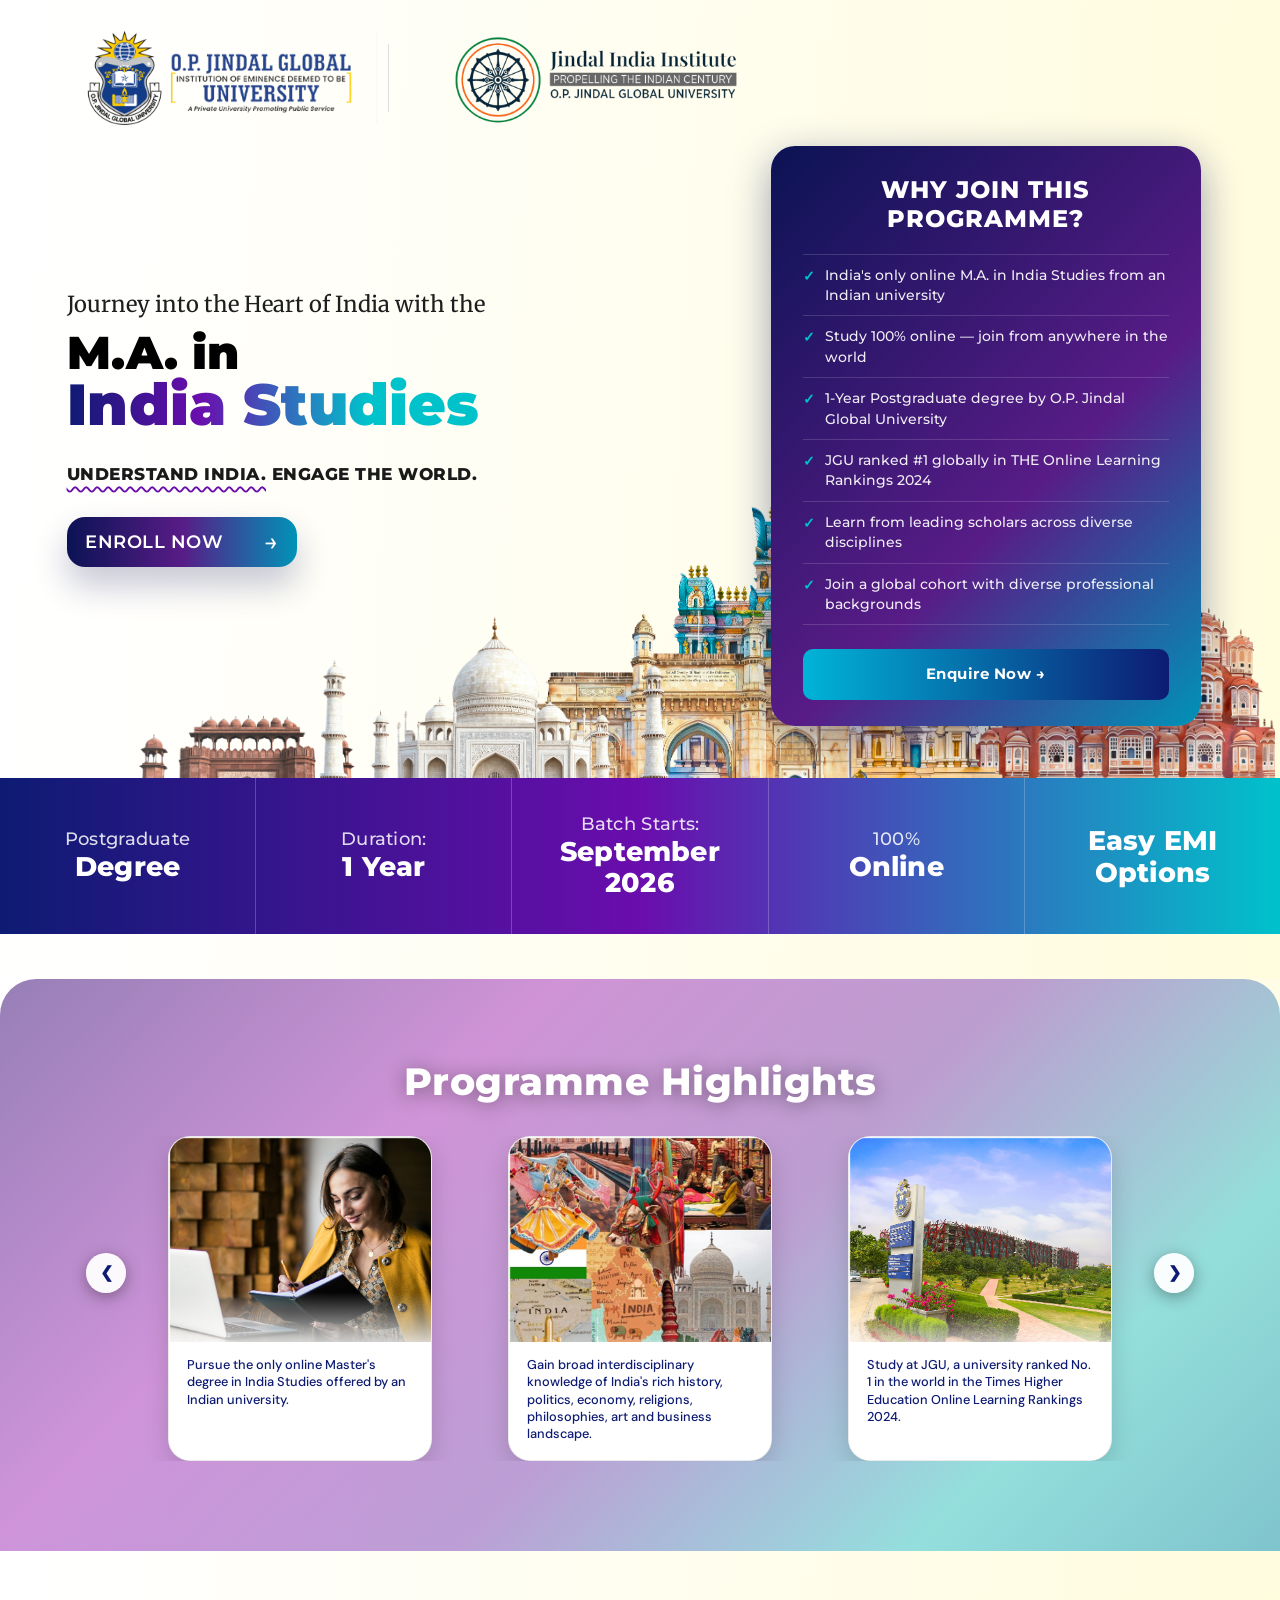
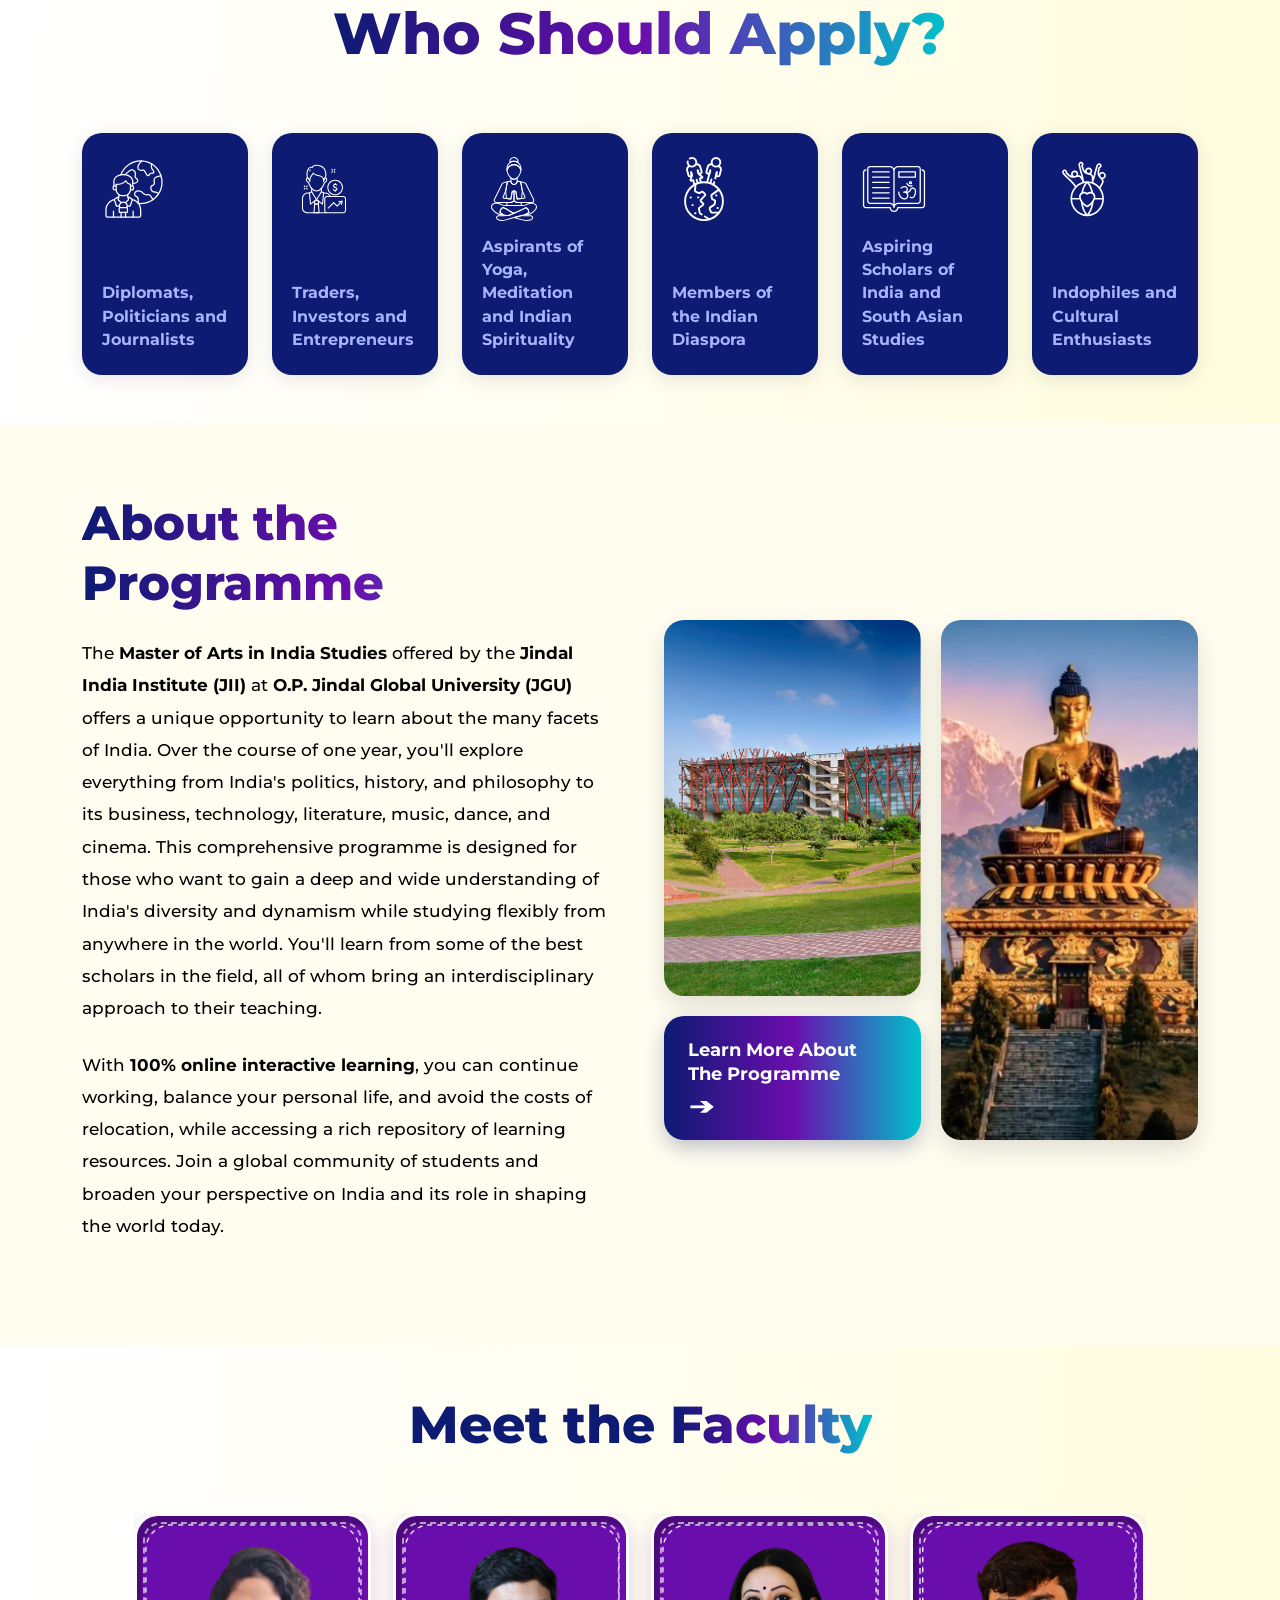
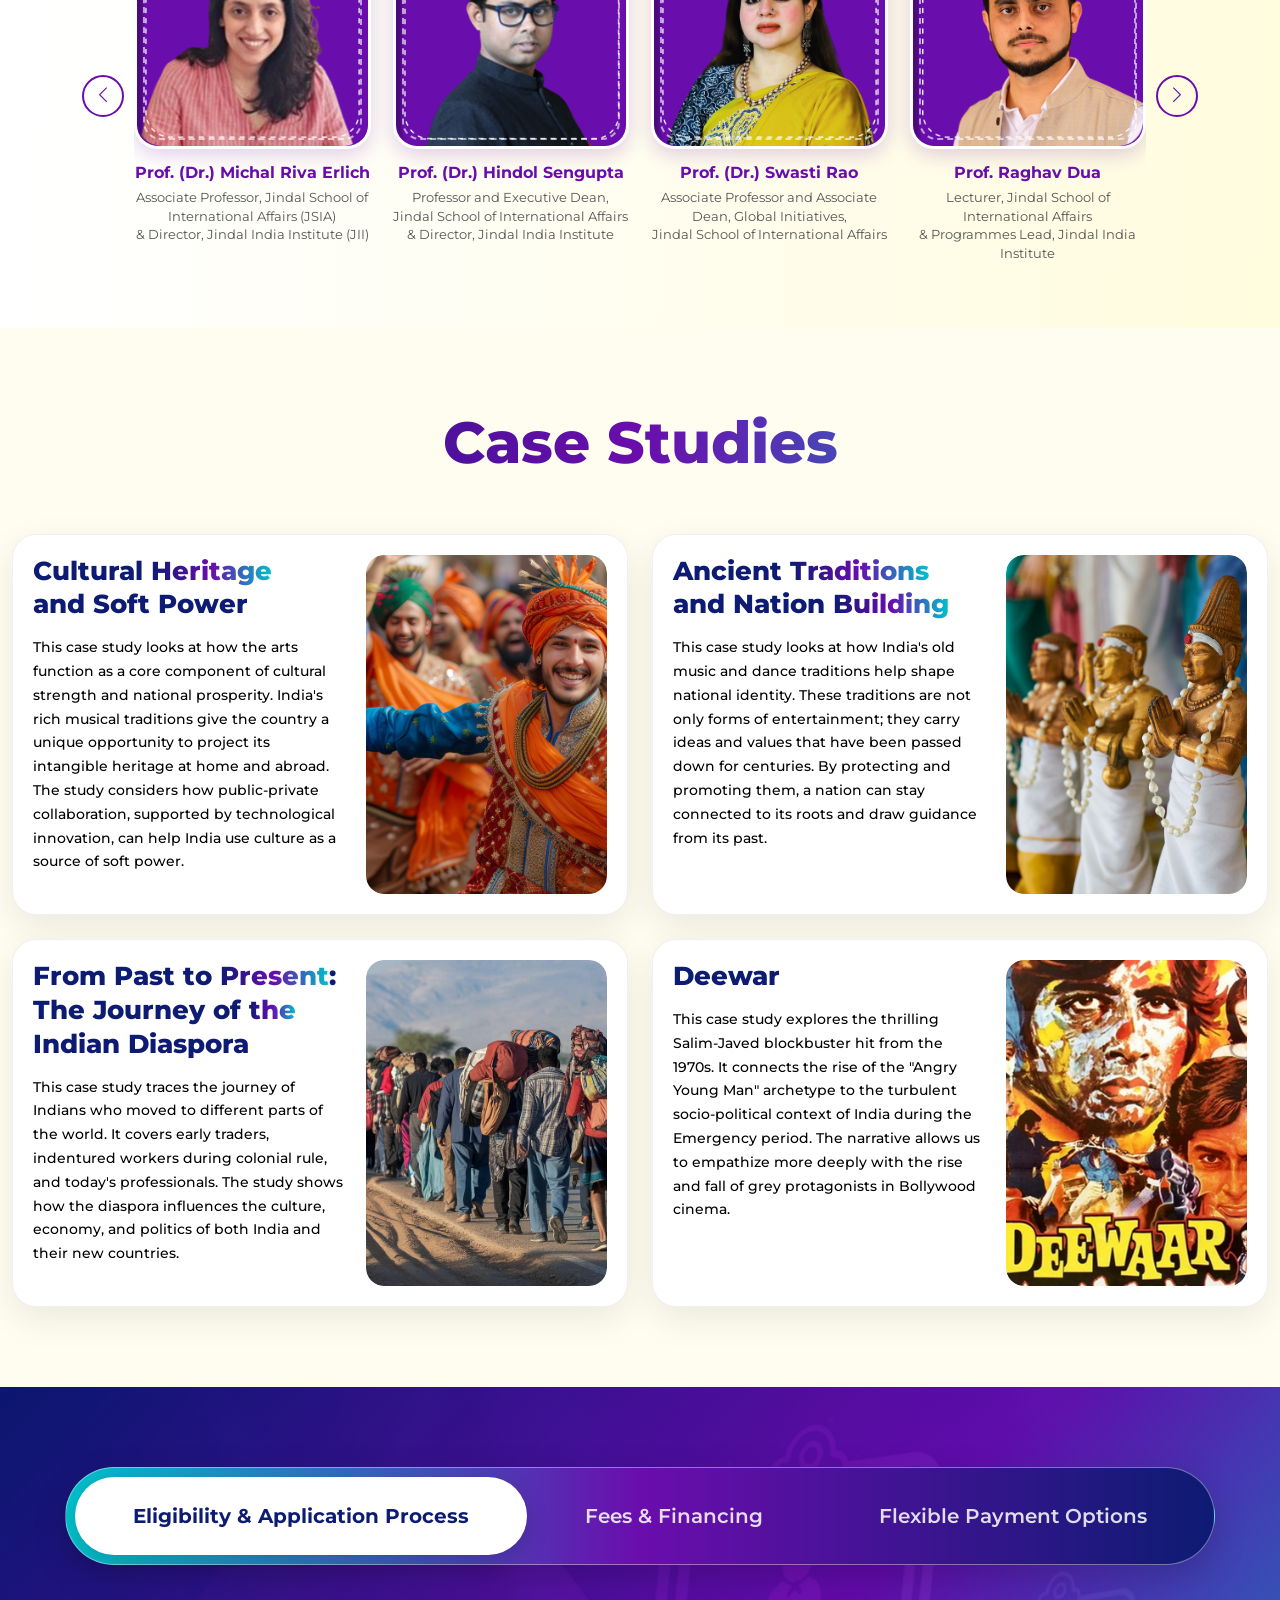
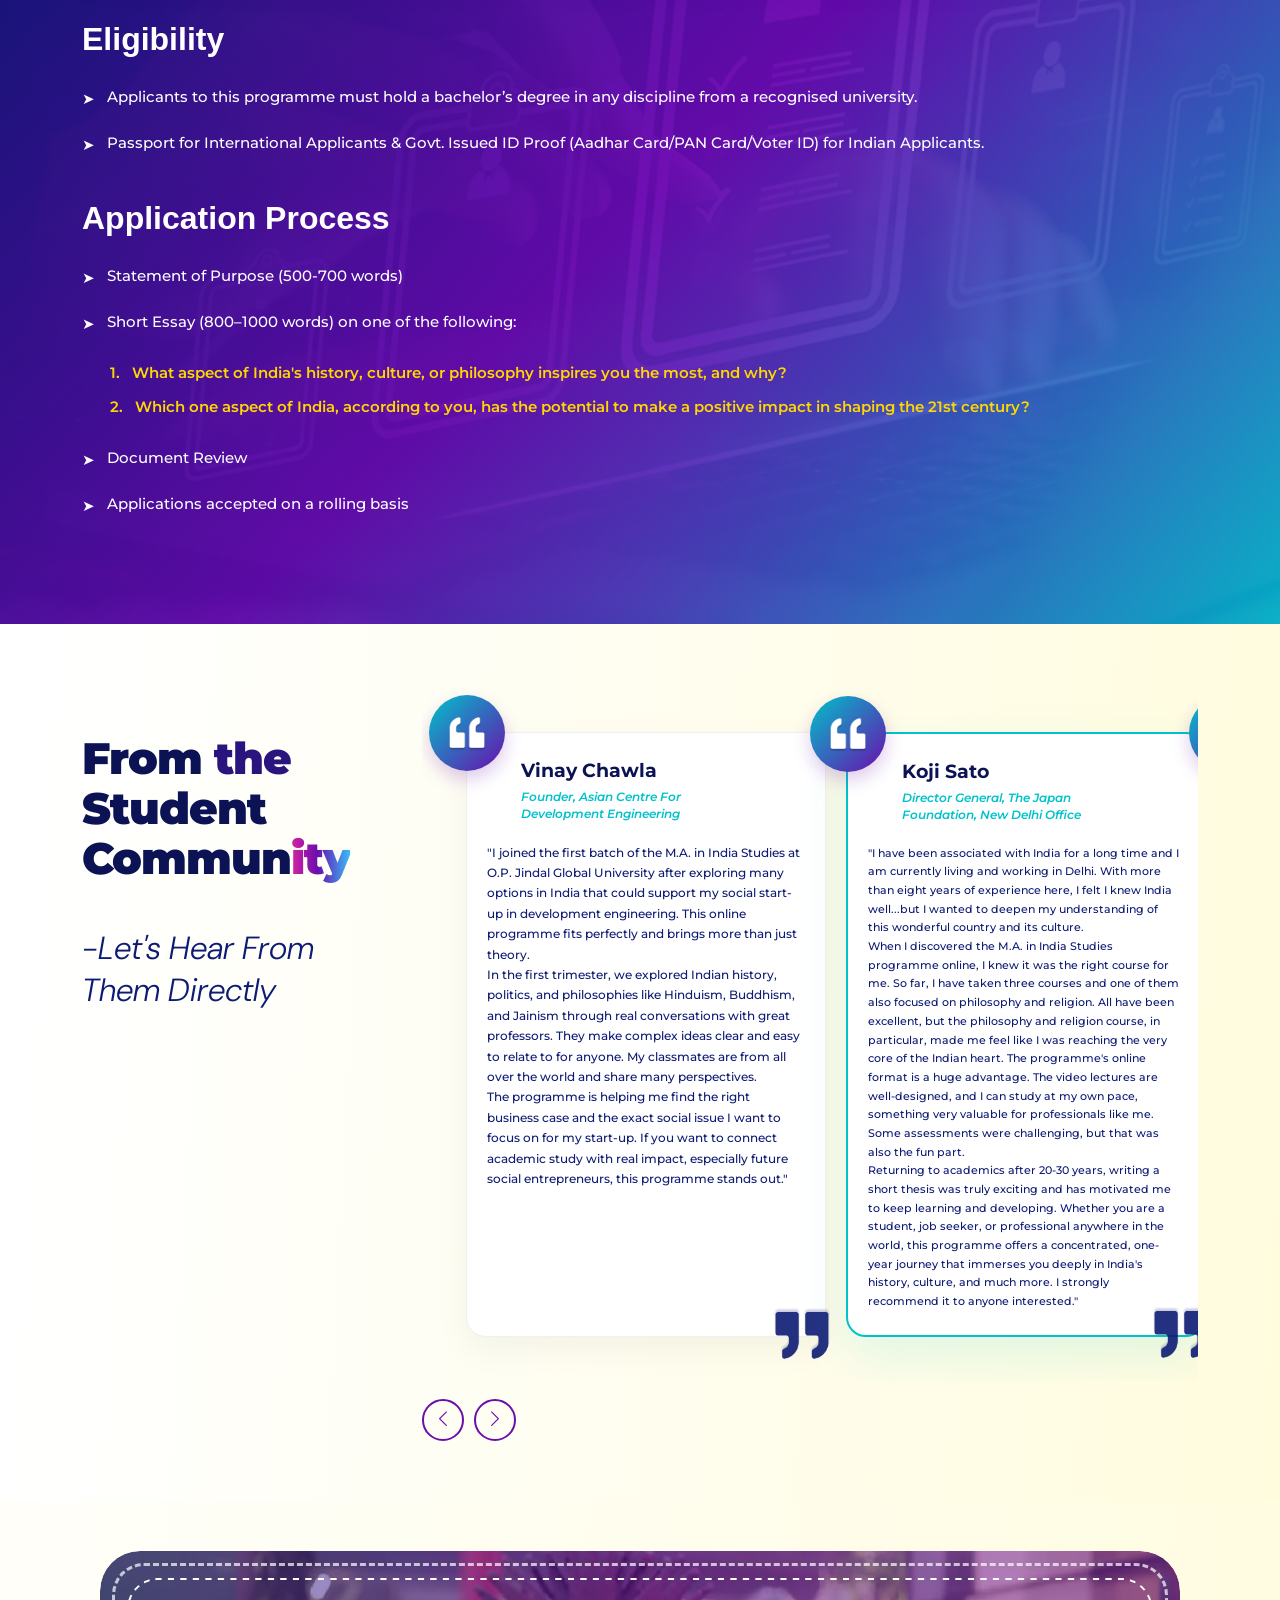
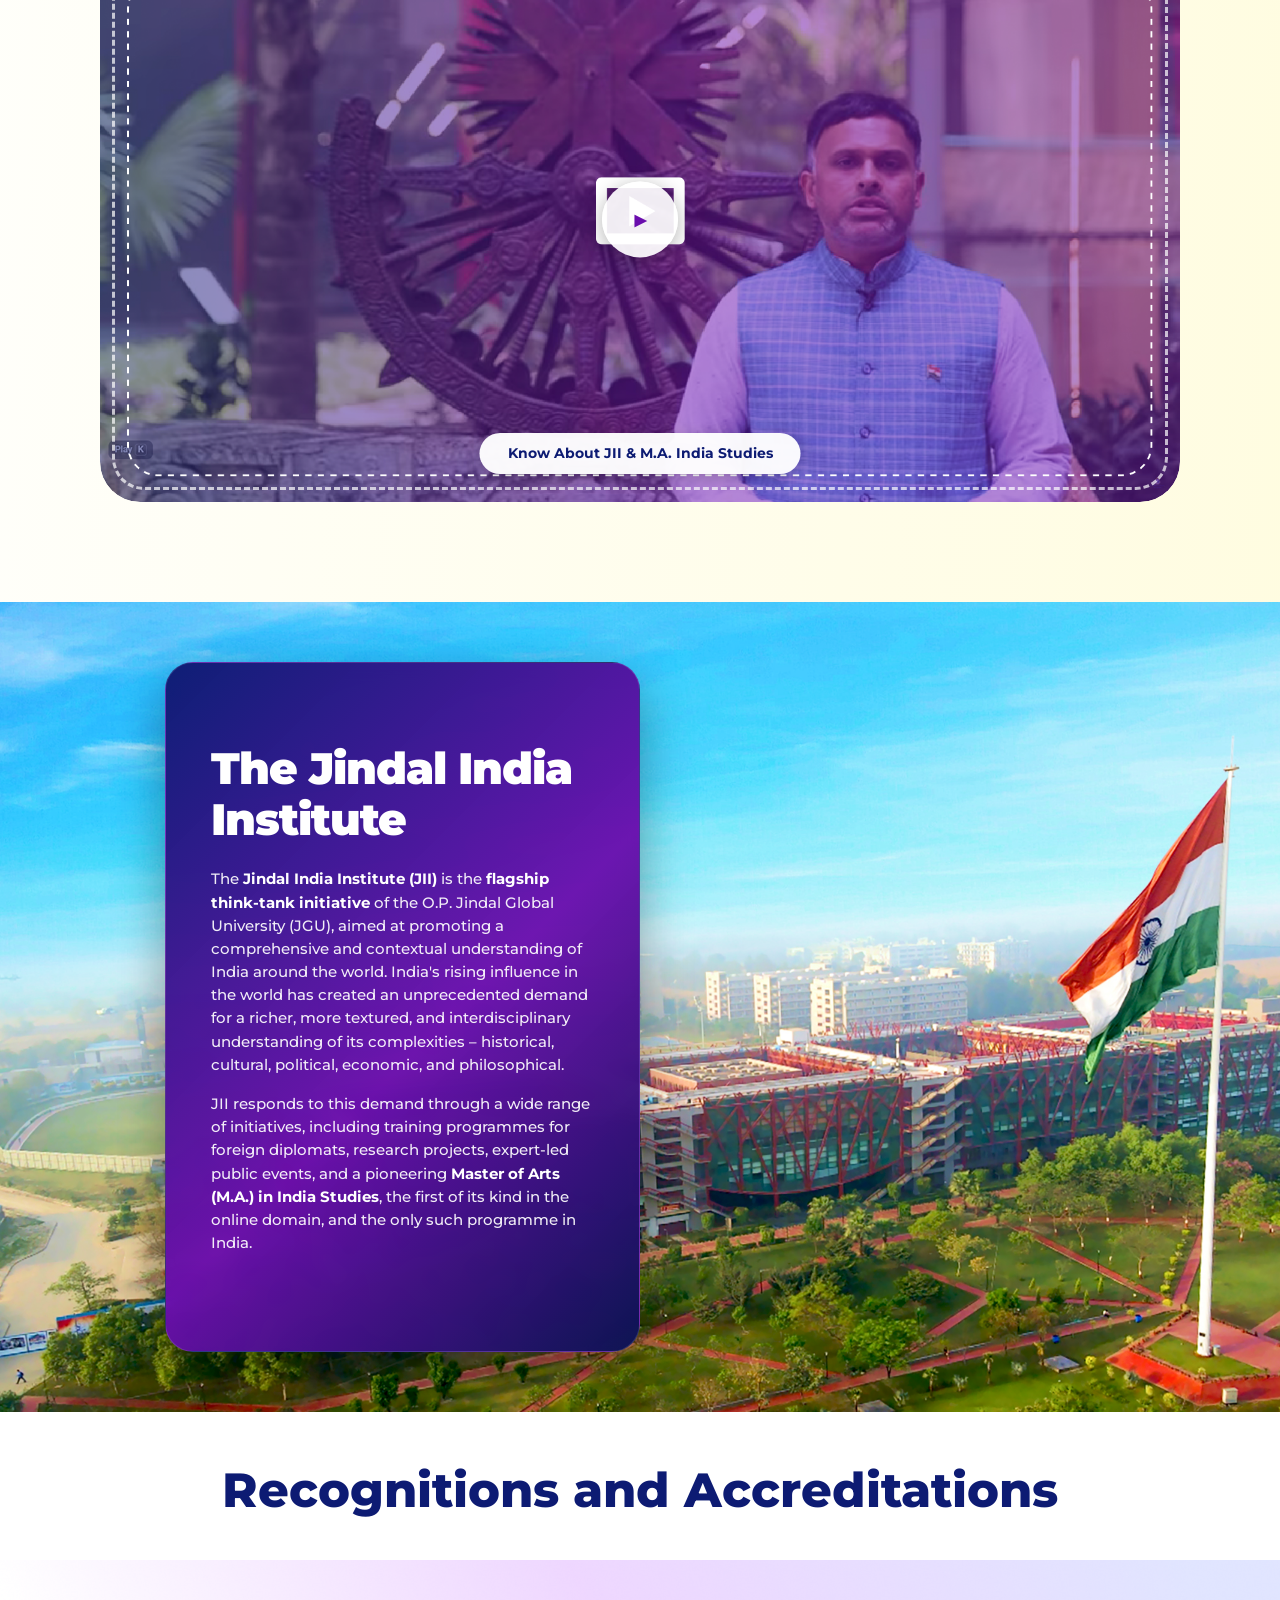
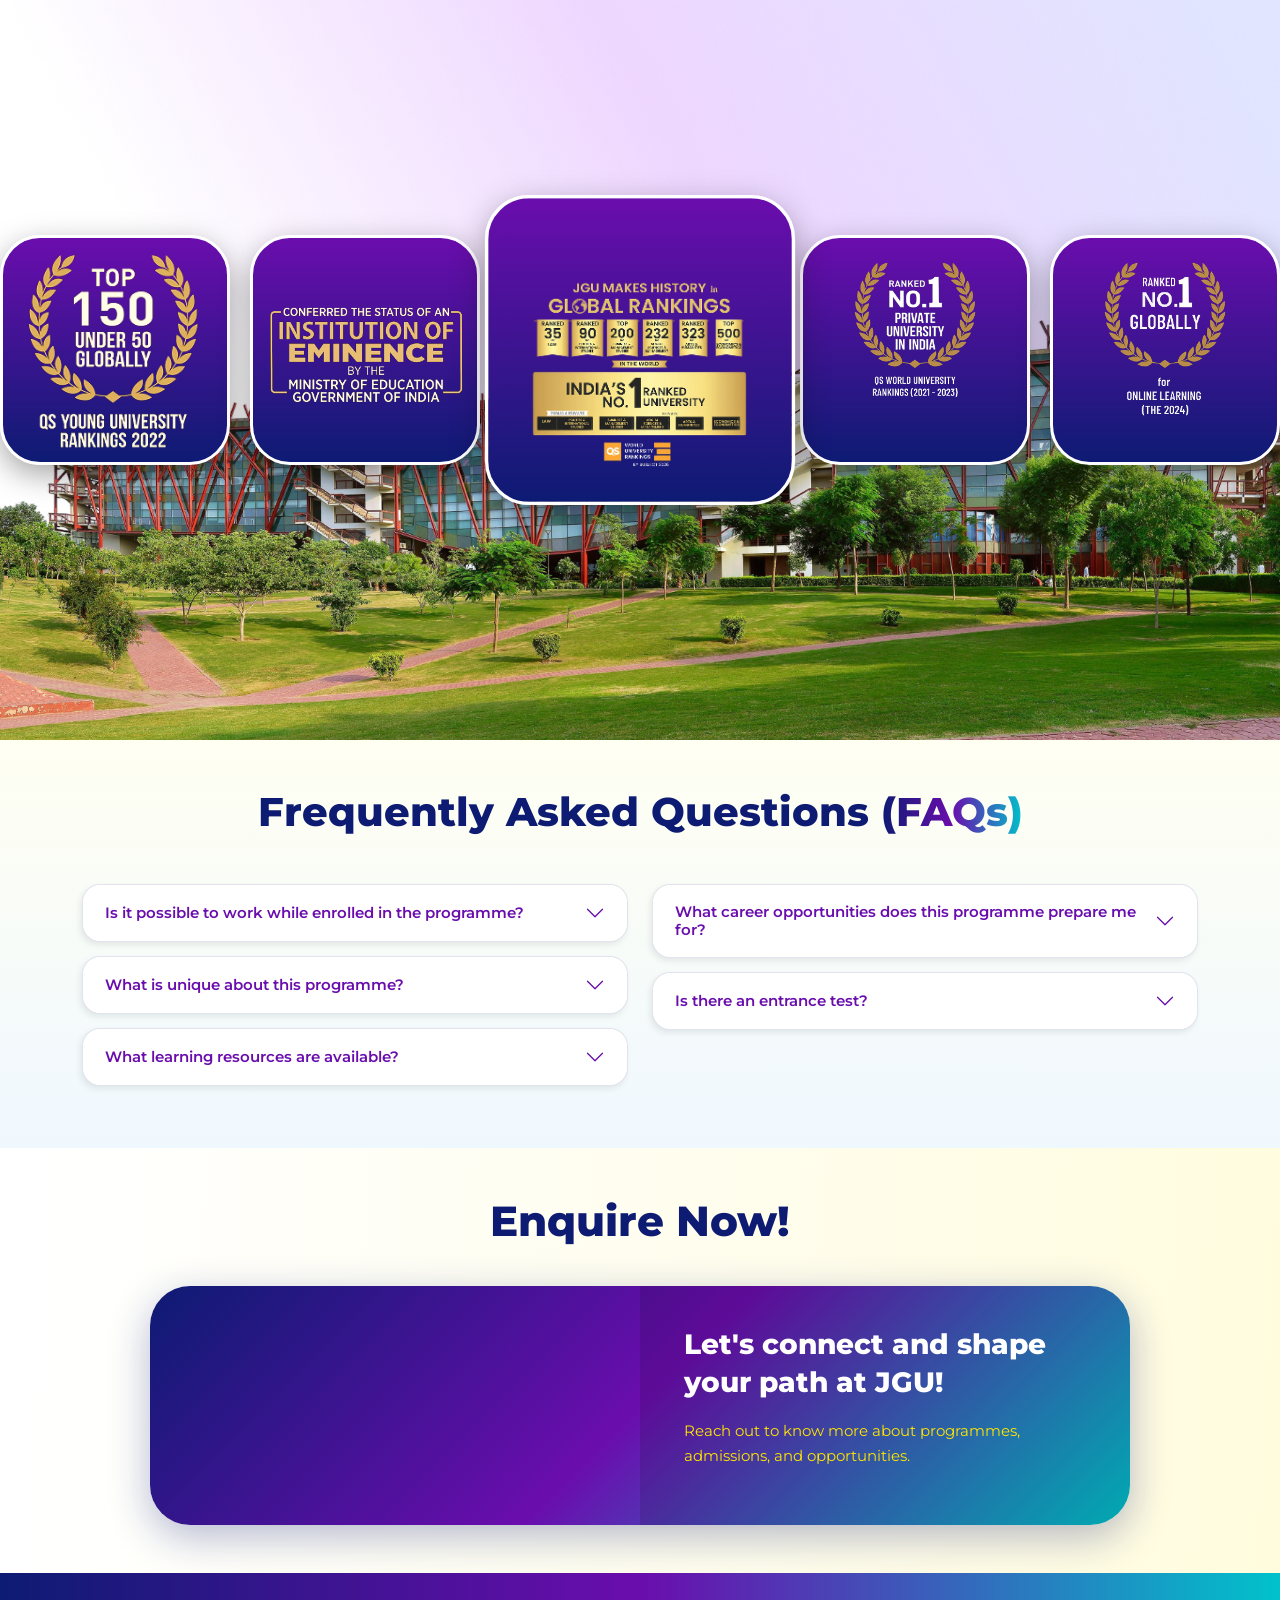
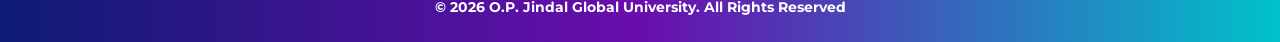
==== commit 88072759: "Comprehensive responsiveness and UX fixes per developer review - Replace hero enquiry form widget (d" ====
--- a/index.html
+++ b/index.html
@@ -47,6 +47,10 @@
       margin: 0;
       padding: 0;
       box-sizing: border-box;
+    }
+
+    html {
+      overflow-x: hidden;
     }
 
     body {
@@ -335,7 +339,6 @@
       padding: 30px 32px 26px;
       box-shadow: 0 12px 40px rgba(11, 19, 84, 0.4);
       width: 100%;
-      min-height: clamp(500px, 31vw, 610px);
     }
 
     .enquire-hero-title {
@@ -343,9 +346,62 @@
       font-weight: 800;
       color: #ffffff;
       text-align: center;
-      margin-bottom: 24px;
+      margin-bottom: 20px;
       letter-spacing: 1px;
       text-transform: uppercase;
+    }
+
+    .hero-highlights-list {
+      list-style: none;
+      padding: 0;
+      margin: 0 0 24px;
+    }
+
+    .hero-highlights-list li {
+      color: rgba(255, 255, 255, 0.92);
+      font-size: clamp(13px, 1.1vw, 15px);
+      font-weight: 500;
+      padding: 10px 0;
+      border-bottom: 1px solid rgba(255, 255, 255, 0.15);
+      display: flex;
+      align-items: flex-start;
+      gap: 10px;
+      line-height: 1.45;
+    }
+
+    .hero-highlights-list li::before {
+      content: "✓";
+      color: #00c2cb;
+      font-weight: 900;
+      font-size: 14px;
+      flex-shrink: 0;
+      margin-top: 1px;
+    }
+
+    .hero-highlights-list li:first-child {
+      border-top: 1px solid rgba(255, 255, 255, 0.15);
+    }
+
+    .hero-enquire-btn {
+      display: block;
+      width: 100%;
+      background: linear-gradient(90deg, #00b4d8 0%, #0d1b73 100%);
+      color: #fff;
+      font-family: 'Montserrat', sans-serif;
+      font-size: 15px;
+      font-weight: 700;
+      text-align: center;
+      text-decoration: none;
+      padding: 14px 20px;
+      border-radius: 10px;
+      letter-spacing: 0.5px;
+      transition: opacity 0.25s ease, transform 0.25s ease;
+    }
+
+    .hero-enquire-btn:hover {
+      opacity: 0.9;
+      transform: translateY(-2px);
+      color: #fff;
     }
 
     .hero-form-input {
@@ -1226,6 +1282,7 @@
       padding: 80px 0;
       overflow: hidden;
       background: #0d1b73;
+      transition: background 0.4s ease;
     }
 
     .elig-bg {
@@ -1308,6 +1365,18 @@
       color: #0d1b73 !important;
       font-weight: 700;
       box-shadow: 0 8px 24px rgba(0, 0, 0, 0.15);
+      transform: none;
+    }
+
+    .elig-tabs .nav-link {
+      transition: background 0.3s ease, color 0.3s ease, box-shadow 0.3s ease;
+    }
+
+    /* eligibility mobile padding */
+    @media (max-width: 768px) {
+      .eligibility-section {
+        padding: 48px 0 56px;
+      }
     }
 
     .elig-tab-inner {
@@ -1385,14 +1454,21 @@
       content: none !important;
     }
 
+    .fee-table-wrap {
+      width: 100%;
+      overflow-x: auto;
+      -webkit-overflow-scrolling: touch;
+      margin-top: 28px;
+    }
+
     .fee-table {
       width: 100%;
+      min-width: 460px;
       border-collapse: separate;
       border-spacing: 0;
       border-radius: 12px;
       border: 1px solid rgba(255, 255, 255, 0.2);
       overflow: hidden;
-      margin-top: 28px;
       background: rgba(255, 255, 255, 0.02);
     }
 
@@ -2164,6 +2240,16 @@
         padding-top: 0;
       }
 
+      .enquire-hero-card {
+        min-height: auto;
+        padding: 24px 20px;
+      }
+
+      .hero-highlights-list li {
+        font-size: 13px;
+        padding: 9px 0;
+      }
+
       .hero-section::before {
         height: 70%;
         background-position: 30% bottom;
@@ -2370,11 +2456,17 @@
 
       .enquire-form-container {
         border-radius: 20px;
-      }
-
-      .enquire-form-left,
+        overflow: visible;
+      }
+
+      .enquire-form-left {
+        padding: 24px 20px;
+        min-height: 420px;
+      }
+
       .enquire-form-right {
-        padding: 28px 22px;
+        padding: 24px 20px;
+        border-radius: 0 0 20px 20px;
       }
     }
 
@@ -2384,9 +2476,20 @@
         max-width: 50%;
       }
 
+      .who-card {
+        min-height: 180px;
+        padding: 18px 14px;
+      }
+
       .info-tile {
         flex: 0 0 50%;
         border-bottom: 1px solid rgba(255, 255, 255, 0.15);
+      }
+
+      /* 5th tile alone in last row — span full width */
+      .info-tile:last-child:nth-child(odd) {
+        flex: 0 0 100%;
+        border-right: none !important;
       }
     }
 
@@ -2546,11 +2649,19 @@
             <span class="btn-cta-arrow" aria-hidden="true">&rarr;</span></button>
         </div>
 
-        <!-- Right: Enquire Form -->
+        <!-- Right: Enquire Card -->
         <div class="hero-form-col">
           <div class="enquire-hero-card">
-            <h3 class="enquire-hero-title">ENQUIRE HERE!</h3>
-            <div class="npf_wgts" data-height="500px" data-w="bae1d2d655e51a49493da51c036da124"></div>
+            <h3 class="enquire-hero-title">WHY JOIN THIS PROGRAMME?</h3>
+            <ul class="hero-highlights-list">
+              <li>India's only online M.A. in India Studies from an Indian university</li>
+              <li>Study 100% online — join from anywhere in the world</li>
+              <li>1-Year Postgraduate degree by O.P. Jindal Global University</li>
+              <li>JGU ranked #1 globally in THE Online Learning Rankings 2024</li>
+              <li>Learn from leading scholars across diverse disciplines</li>
+              <li>Join a global cohort with diverse professional backgrounds</li>
+            </ul>
+            <a href="#enquire" class="hero-enquire-btn">Enquire Now &rarr;</a>
           </div>
         </div>
 
@@ -2996,32 +3107,34 @@
               <li>Indian students have the option to pay their tuition fees in multiple installments, as outlined below:
               </li>
             </ul>
-            <table class="fee-table">
-              <thead>
-                <tr>
-                  <th>Fee</th>
-                  <th>Amount</th>
-                  <th>Due Date</th>
-                </tr>
-              </thead>
-              <tbody>
-                <tr>
-                  <td>Registration Amount</td>
-                  <td>INR 25,000</td>
-                  <td>Upon acceptance of Offer Letter</td>
-                </tr>
-                <tr>
-                  <td>Instalment 1</td>
-                  <td>INR 1,25,000</td>
-                  <td>Before Batch Commencement</td>
-                </tr>
-                <tr>
-                  <td>Instalment 2</td>
-                  <td>INR 1,25,000</td>
-                  <td>By 15th Jan 2027</td>
-                </tr>
-              </tbody>
-            </table>
+            <div class="fee-table-wrap">
+              <table class="fee-table">
+                <thead>
+                  <tr>
+                    <th>Fee</th>
+                    <th>Amount</th>
+                    <th>Due Date</th>
+                  </tr>
+                </thead>
+                <tbody>
+                  <tr>
+                    <td>Registration Amount</td>
+                    <td>INR 25,000</td>
+                    <td>Upon acceptance of Offer Letter</td>
+                  </tr>
+                  <tr>
+                    <td>Instalment 1</td>
+                    <td>INR 1,25,000</td>
+                    <td>Before Batch Commencement</td>
+                  </tr>
+                  <tr>
+                    <td>Instalment 2</td>
+                    <td>INR 1,25,000</td>
+                    <td>By 15th Jan 2027</td>
+                  </tr>
+                </tbody>
+              </table>
+            </div>
           </div>
         </div>
 
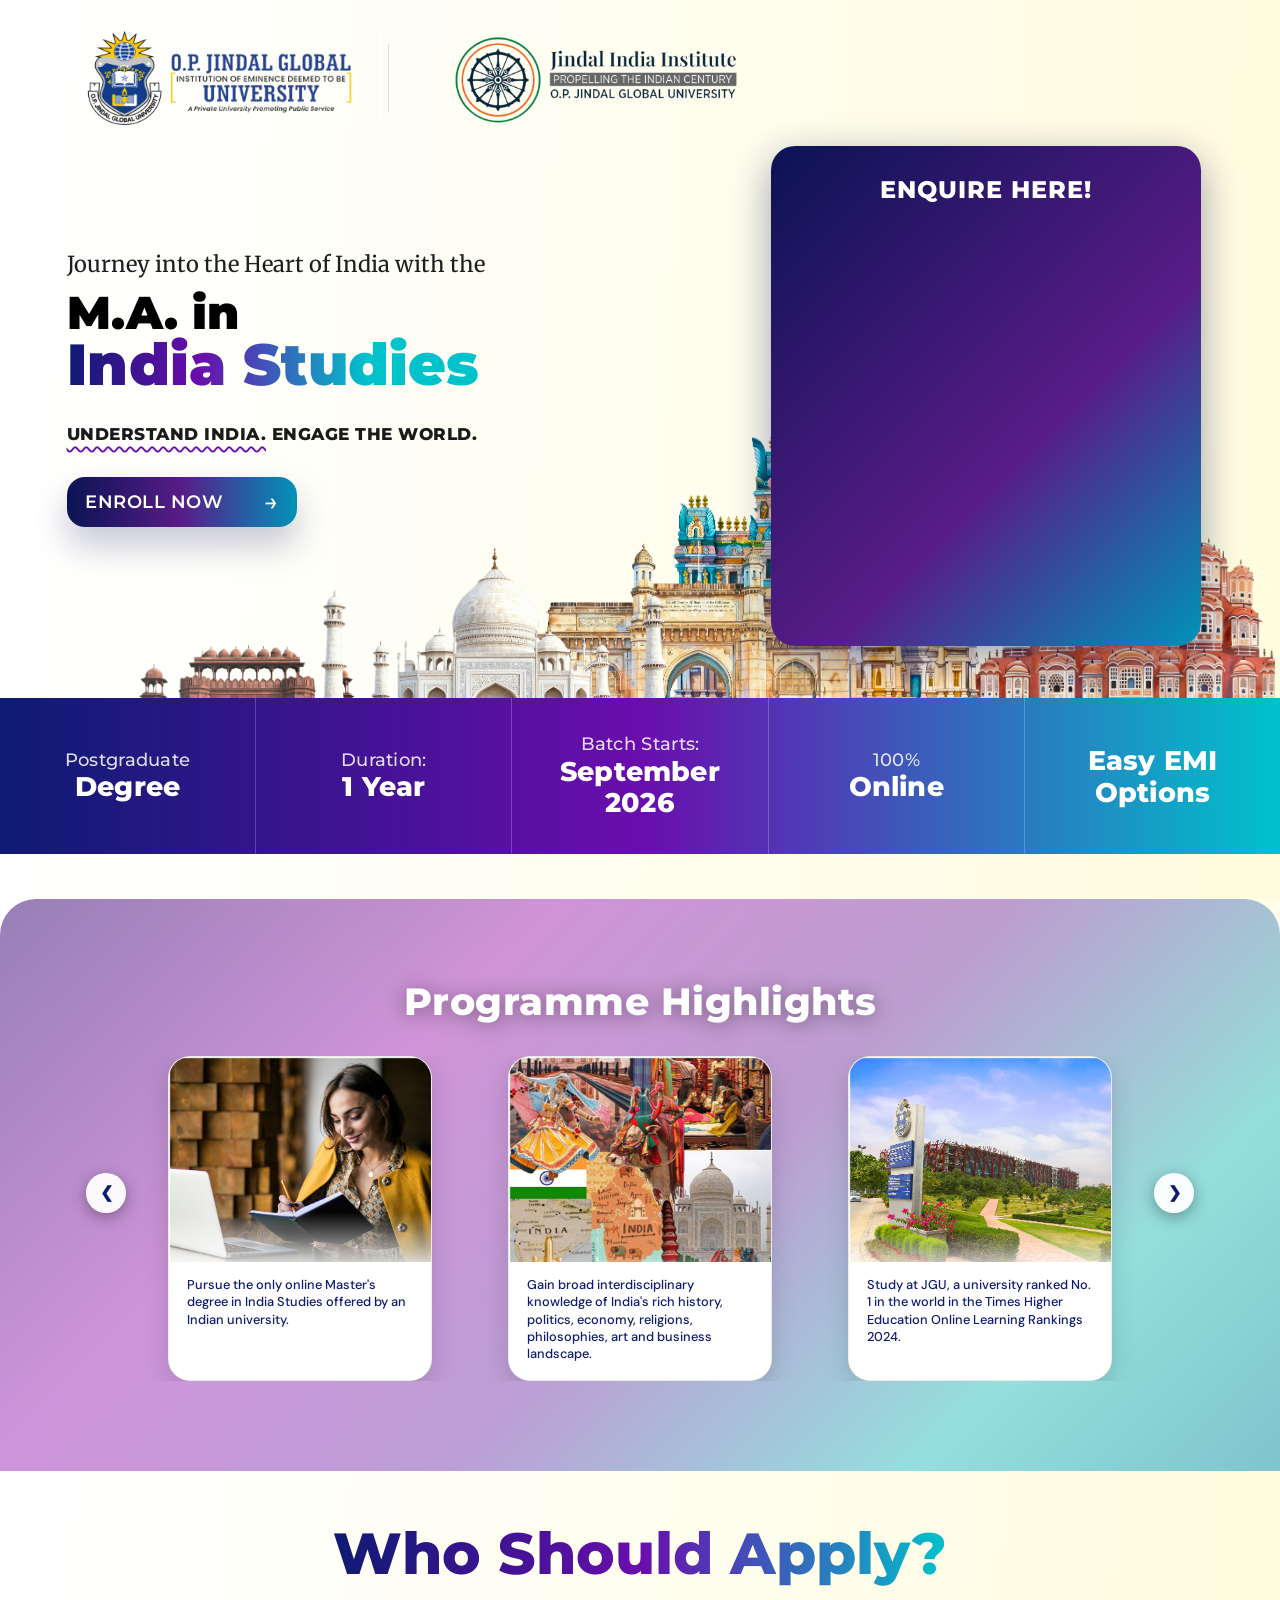
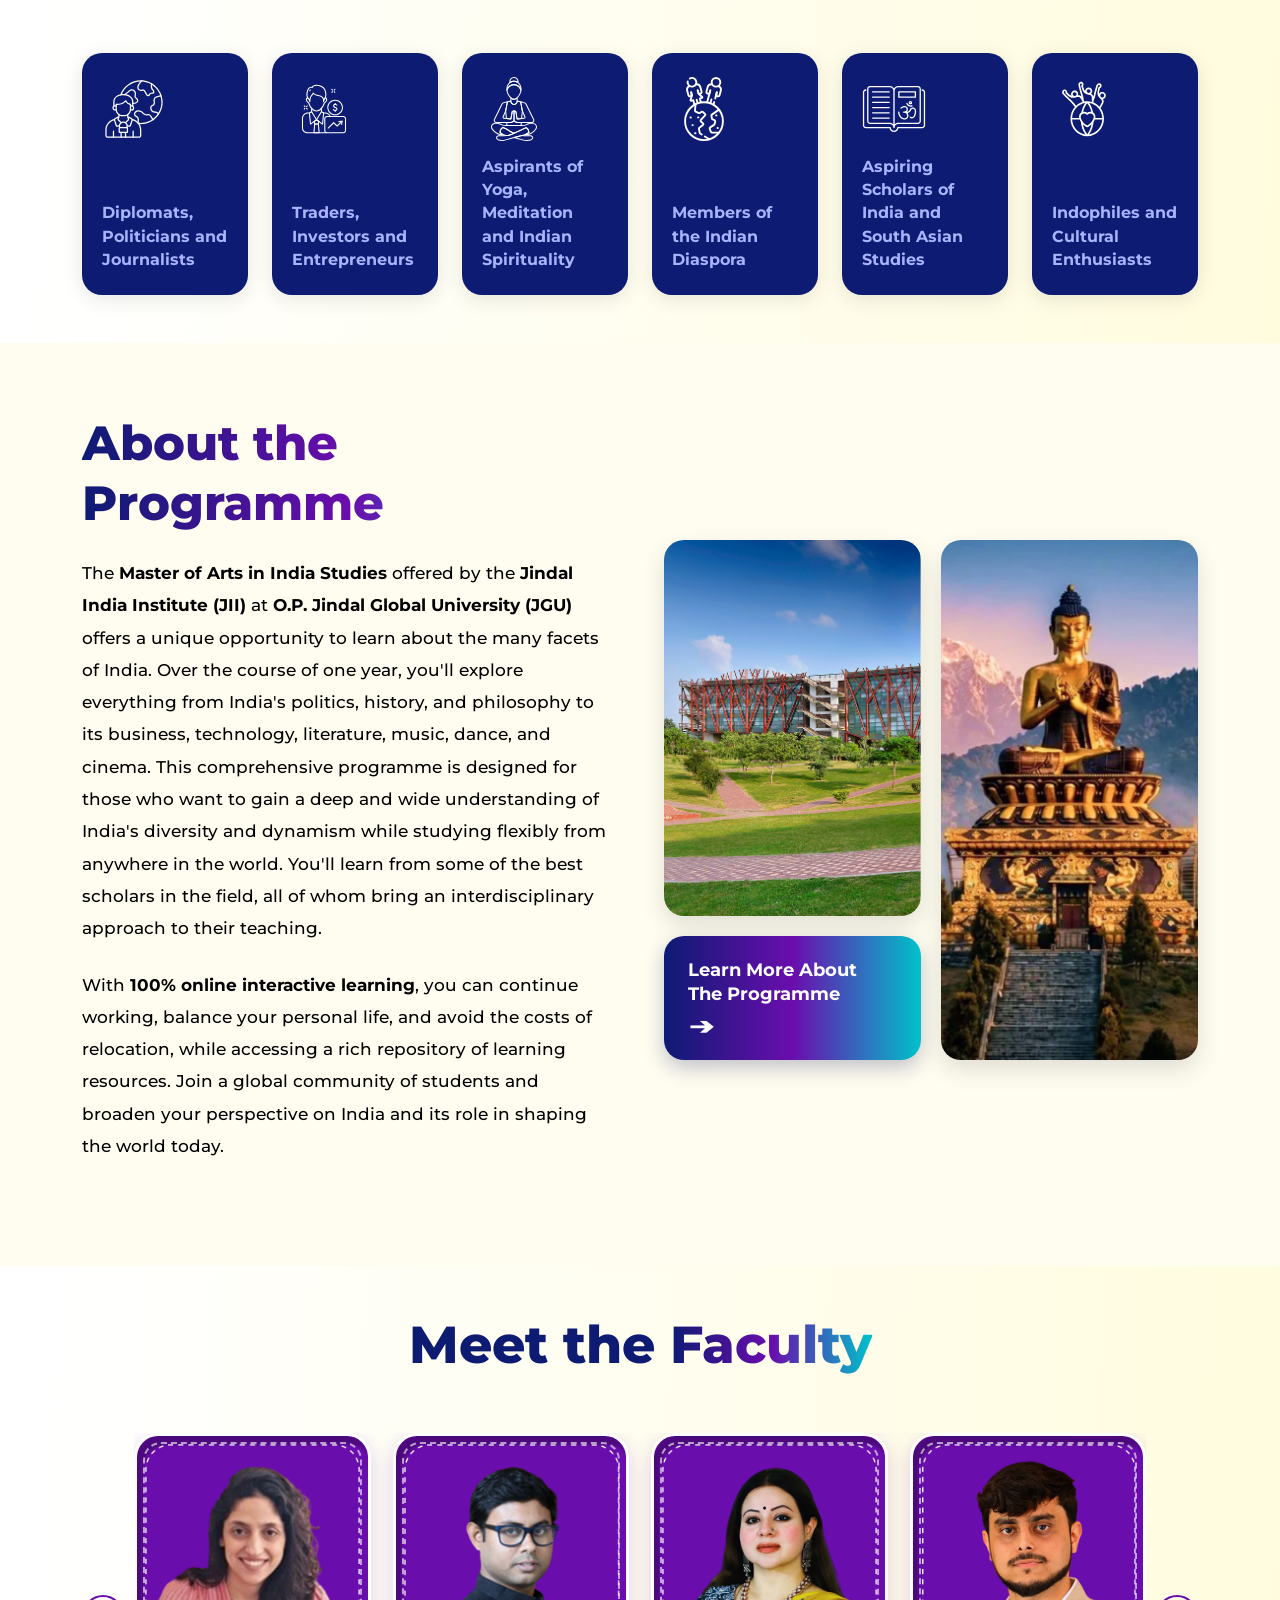
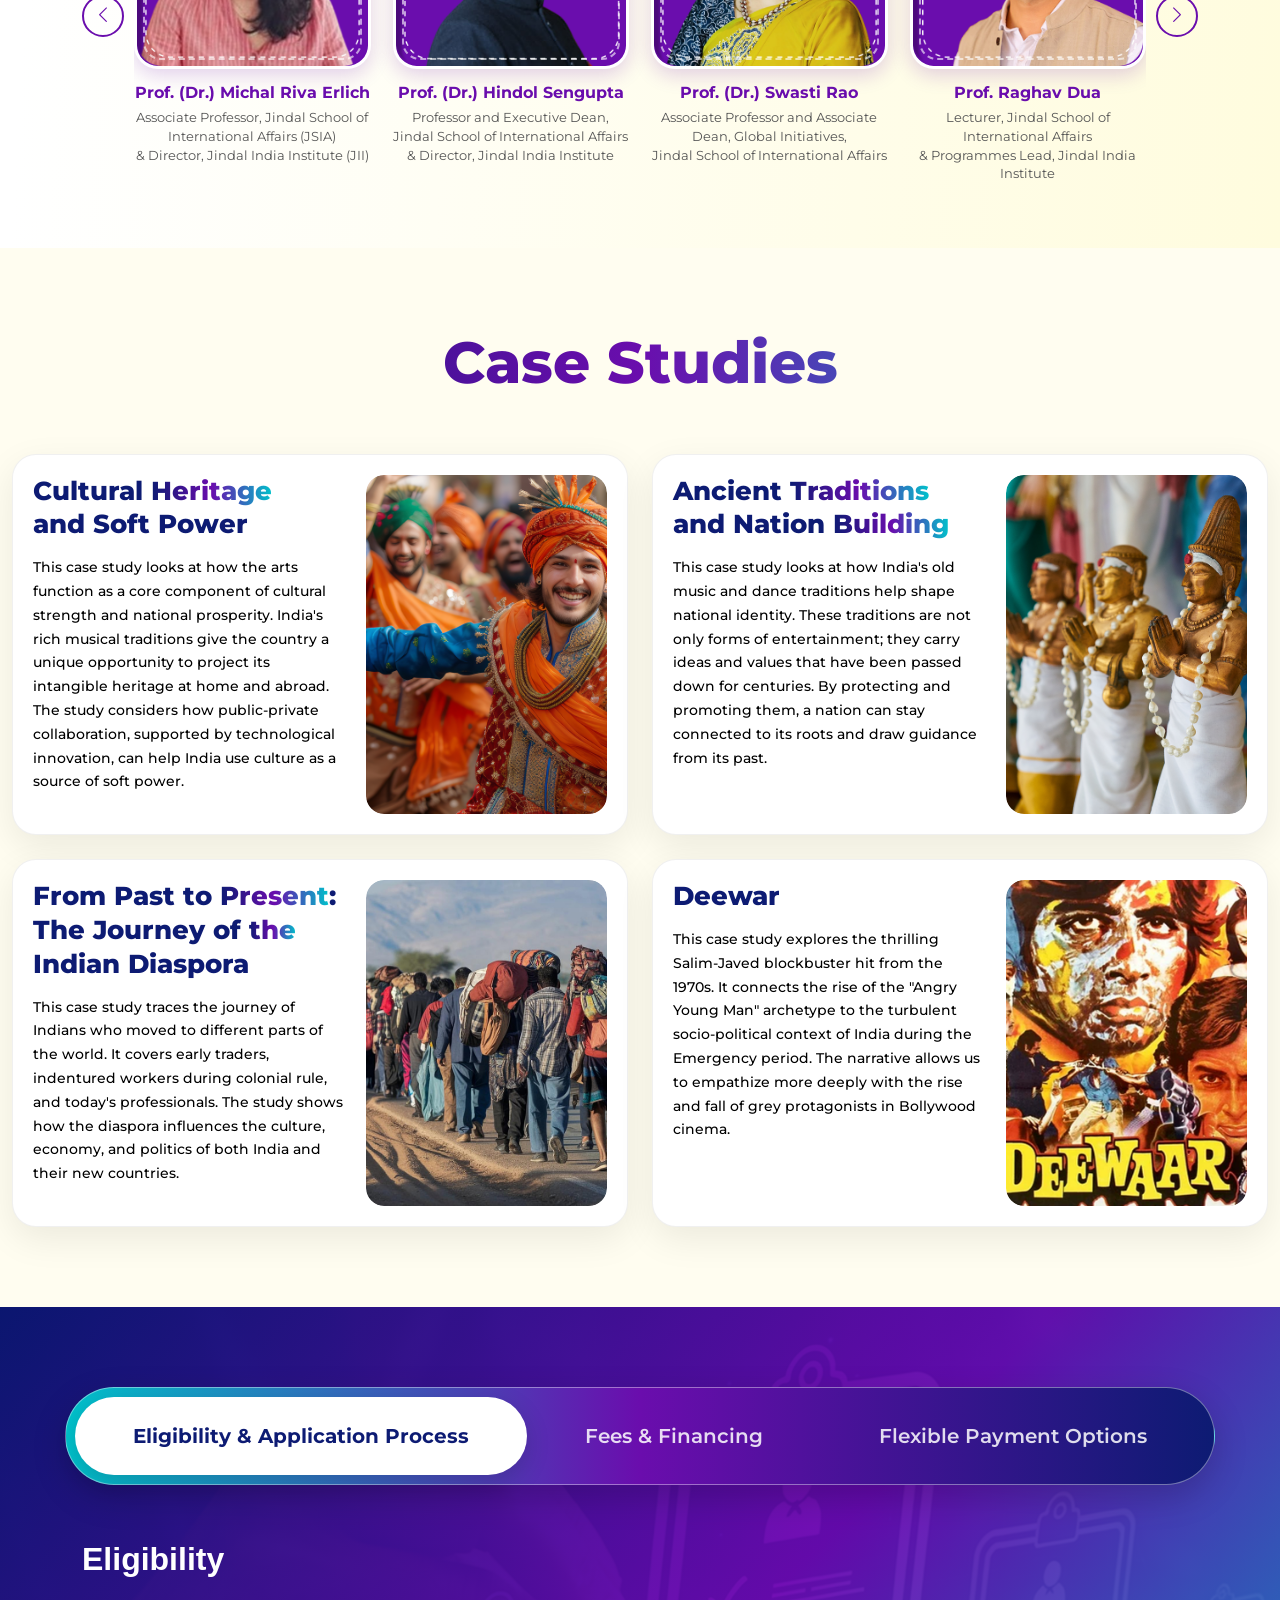
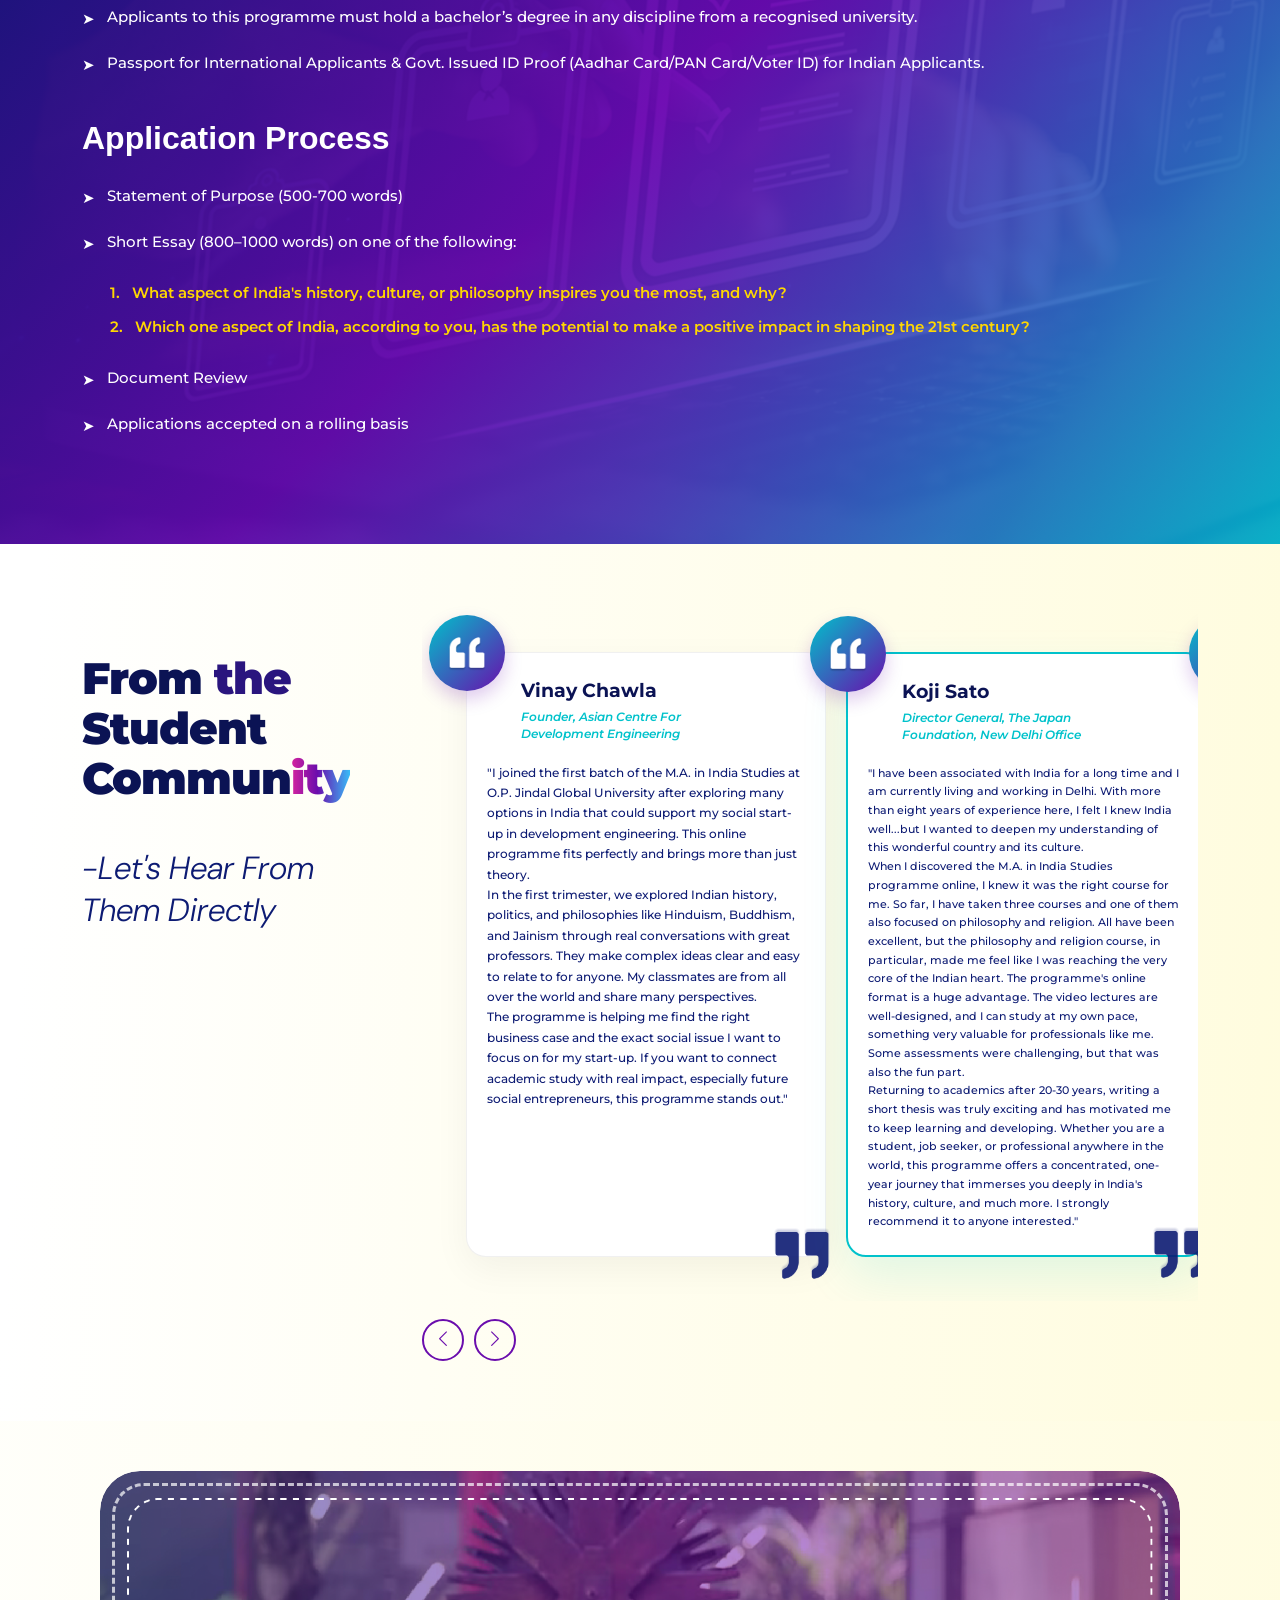
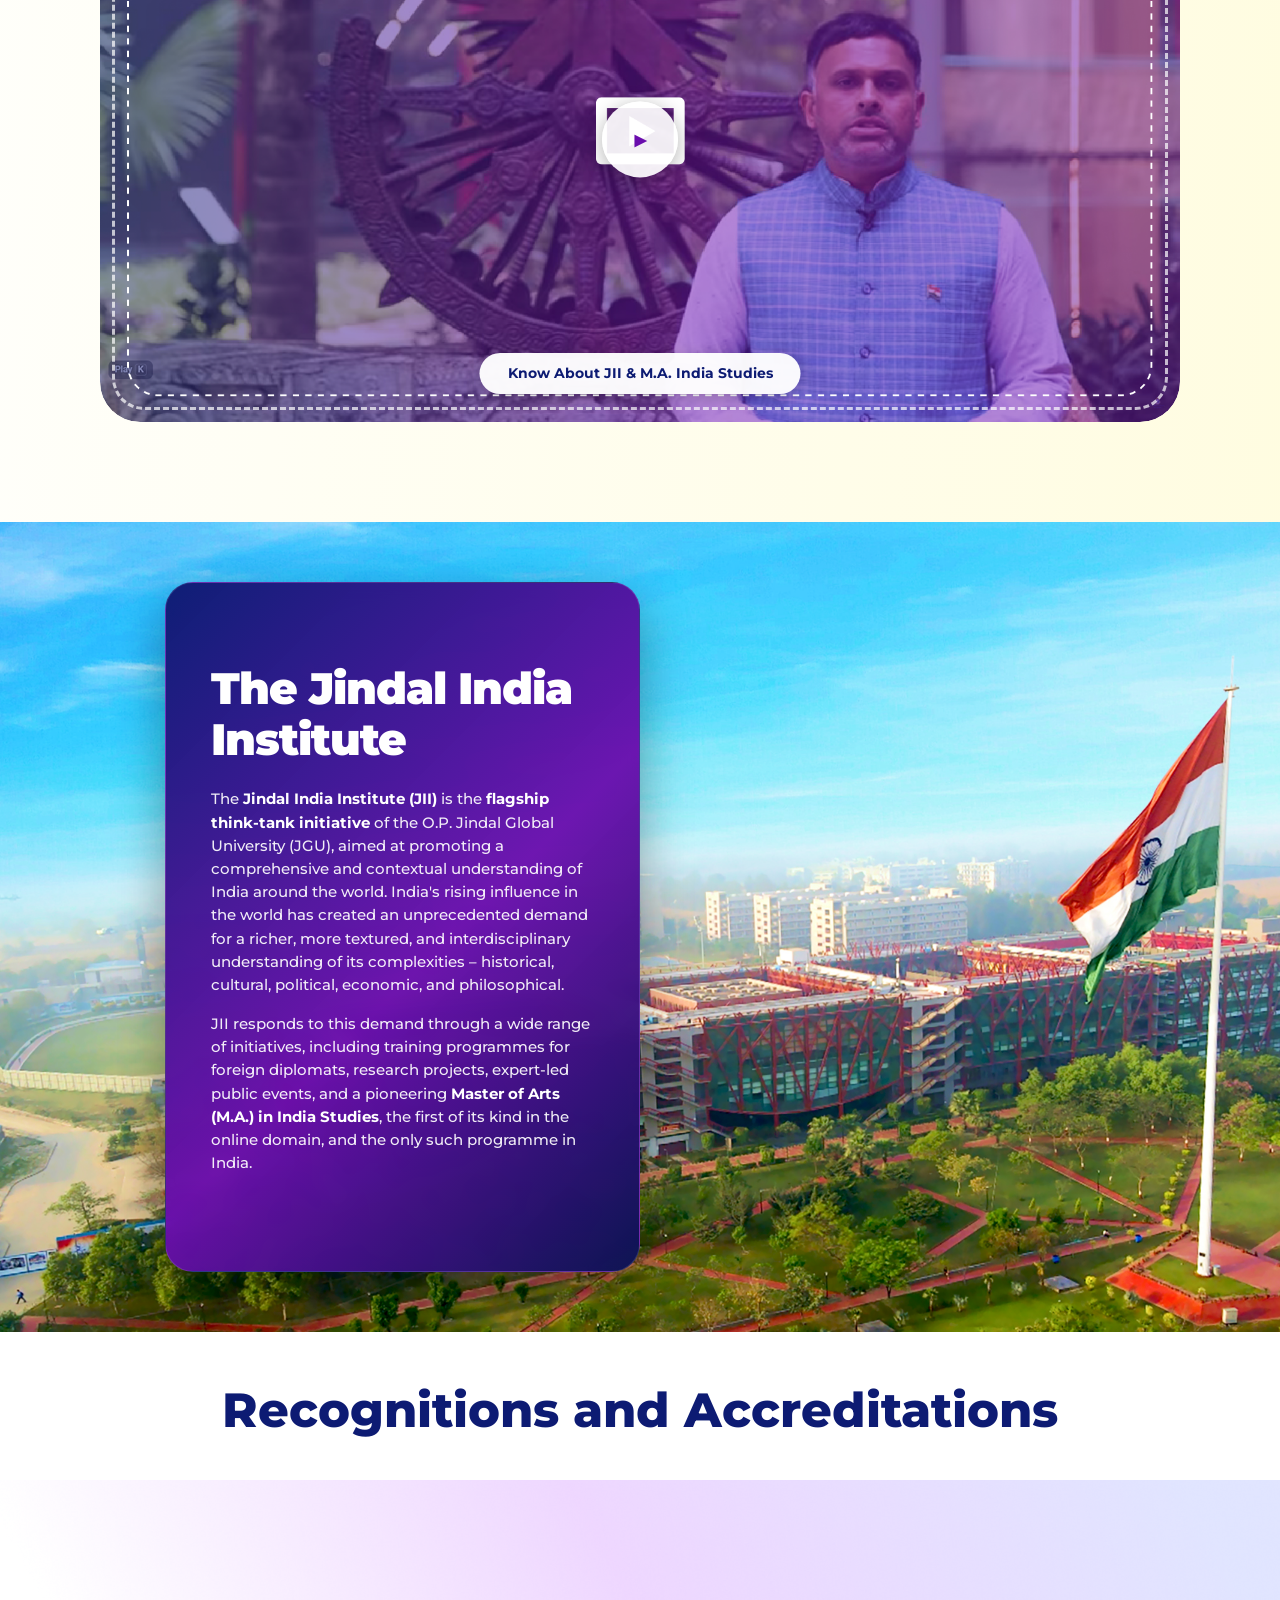
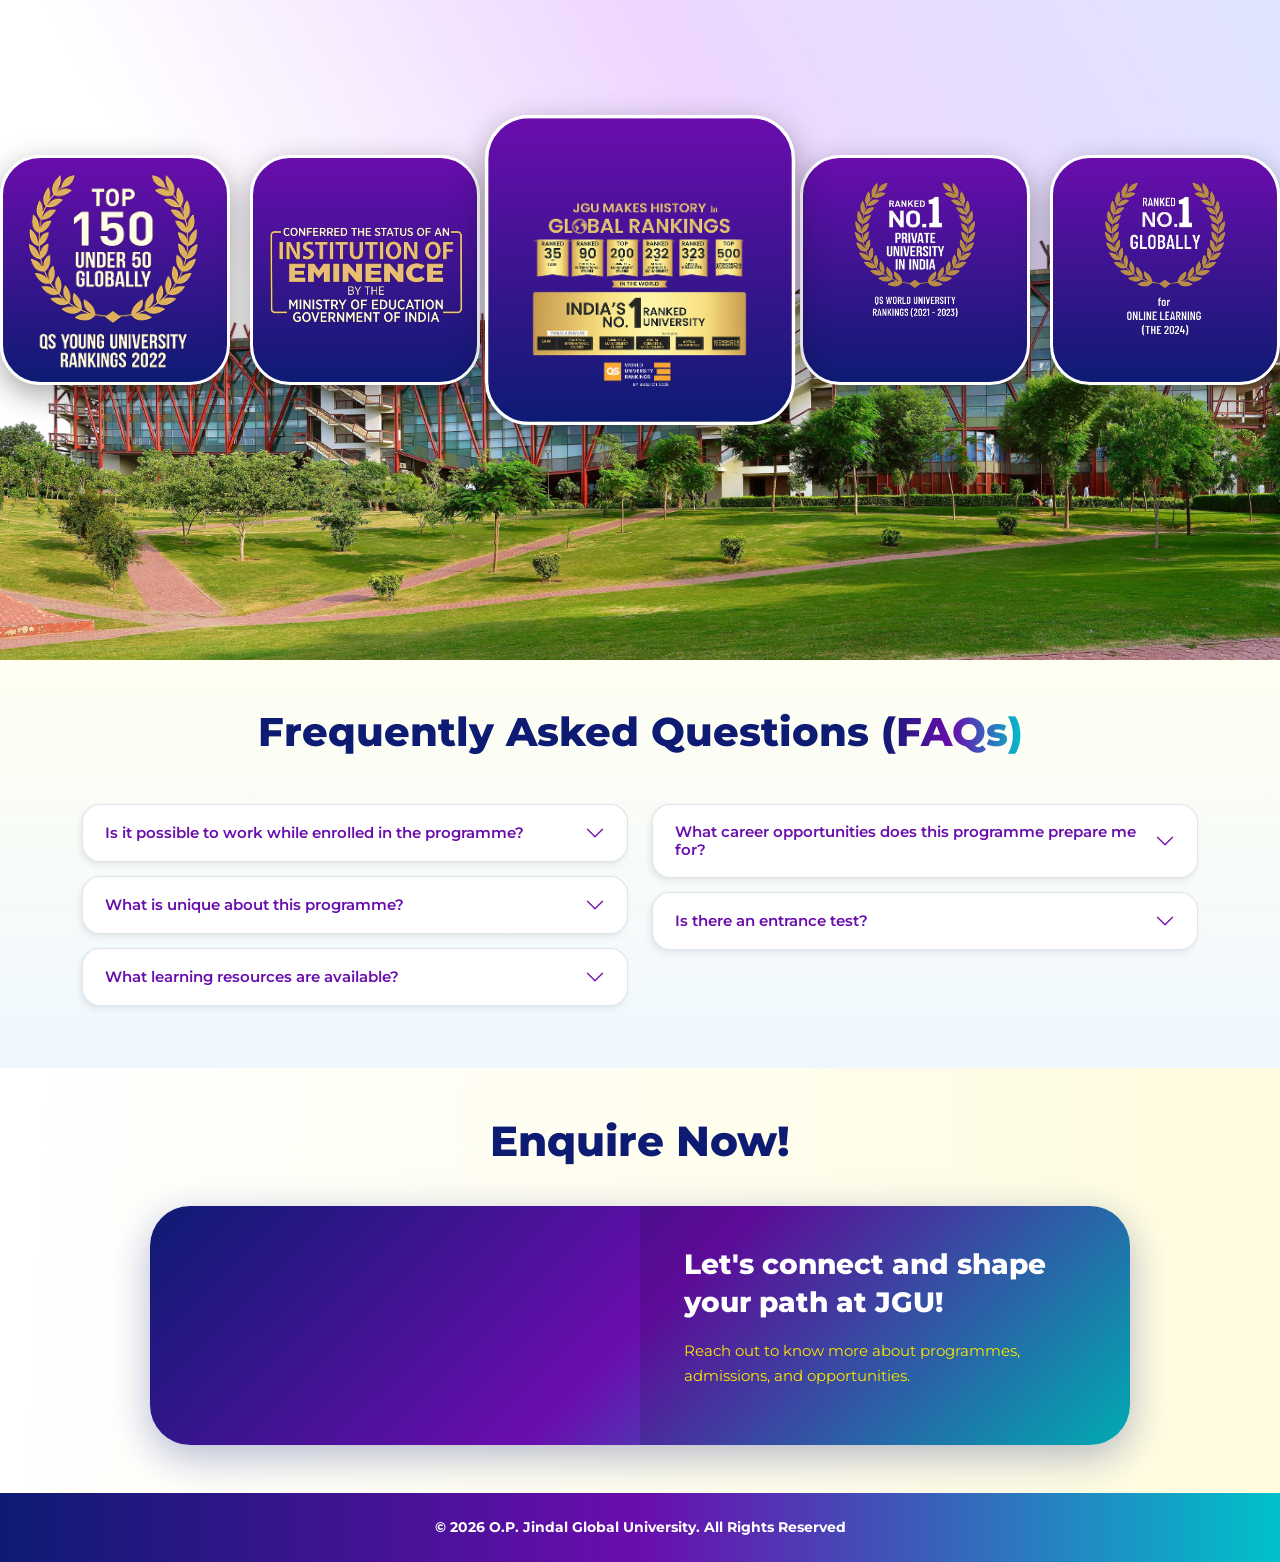
==== commit c046bf33: "Restore npf_wgts enquiry form in hero card; shift hero bg image 10px down - Hero card: revert to NoP" ====
--- a/index.html
+++ b/index.html
@@ -186,7 +186,7 @@
       /* Height adjusted to make the monuments clearly visible and low */
       background: url('Assets/Assets/Hero section/hero image.png') no-repeat;
       background-size: 92%;
-      background-position: left 95% bottom 90px;
+      background-position: left 95% bottom 80px;
       /* Perfectly centered horizontally to align Taj Mahal and temple gopuram */
       opacity: 1;
       /* Full opacity so the monument backdrop reads at full strength */
@@ -339,6 +339,7 @@
       padding: 30px 32px 26px;
       box-shadow: 0 12px 40px rgba(11, 19, 84, 0.4);
       width: 100%;
+      min-height: clamp(500px, 31vw, 610px);
     }
 
     .enquire-hero-title {
@@ -2649,19 +2650,11 @@
             <span class="btn-cta-arrow" aria-hidden="true">&rarr;</span></button>
         </div>
 
-        <!-- Right: Enquire Card -->
+        <!-- Right: Enquire Form -->
         <div class="hero-form-col">
           <div class="enquire-hero-card">
-            <h3 class="enquire-hero-title">WHY JOIN THIS PROGRAMME?</h3>
-            <ul class="hero-highlights-list">
-              <li>India's only online M.A. in India Studies from an Indian university</li>
-              <li>Study 100% online — join from anywhere in the world</li>
-              <li>1-Year Postgraduate degree by O.P. Jindal Global University</li>
-              <li>JGU ranked #1 globally in THE Online Learning Rankings 2024</li>
-              <li>Learn from leading scholars across diverse disciplines</li>
-              <li>Join a global cohort with diverse professional backgrounds</li>
-            </ul>
-            <a href="#enquire" class="hero-enquire-btn">Enquire Now &rarr;</a>
+            <h3 class="enquire-hero-title">ENQUIRE HERE!</h3>
+            <div class="npf_wgts" data-height="500px" data-w="bae1d2d655e51a49493da51c036da124"></div>
           </div>
         </div>
 
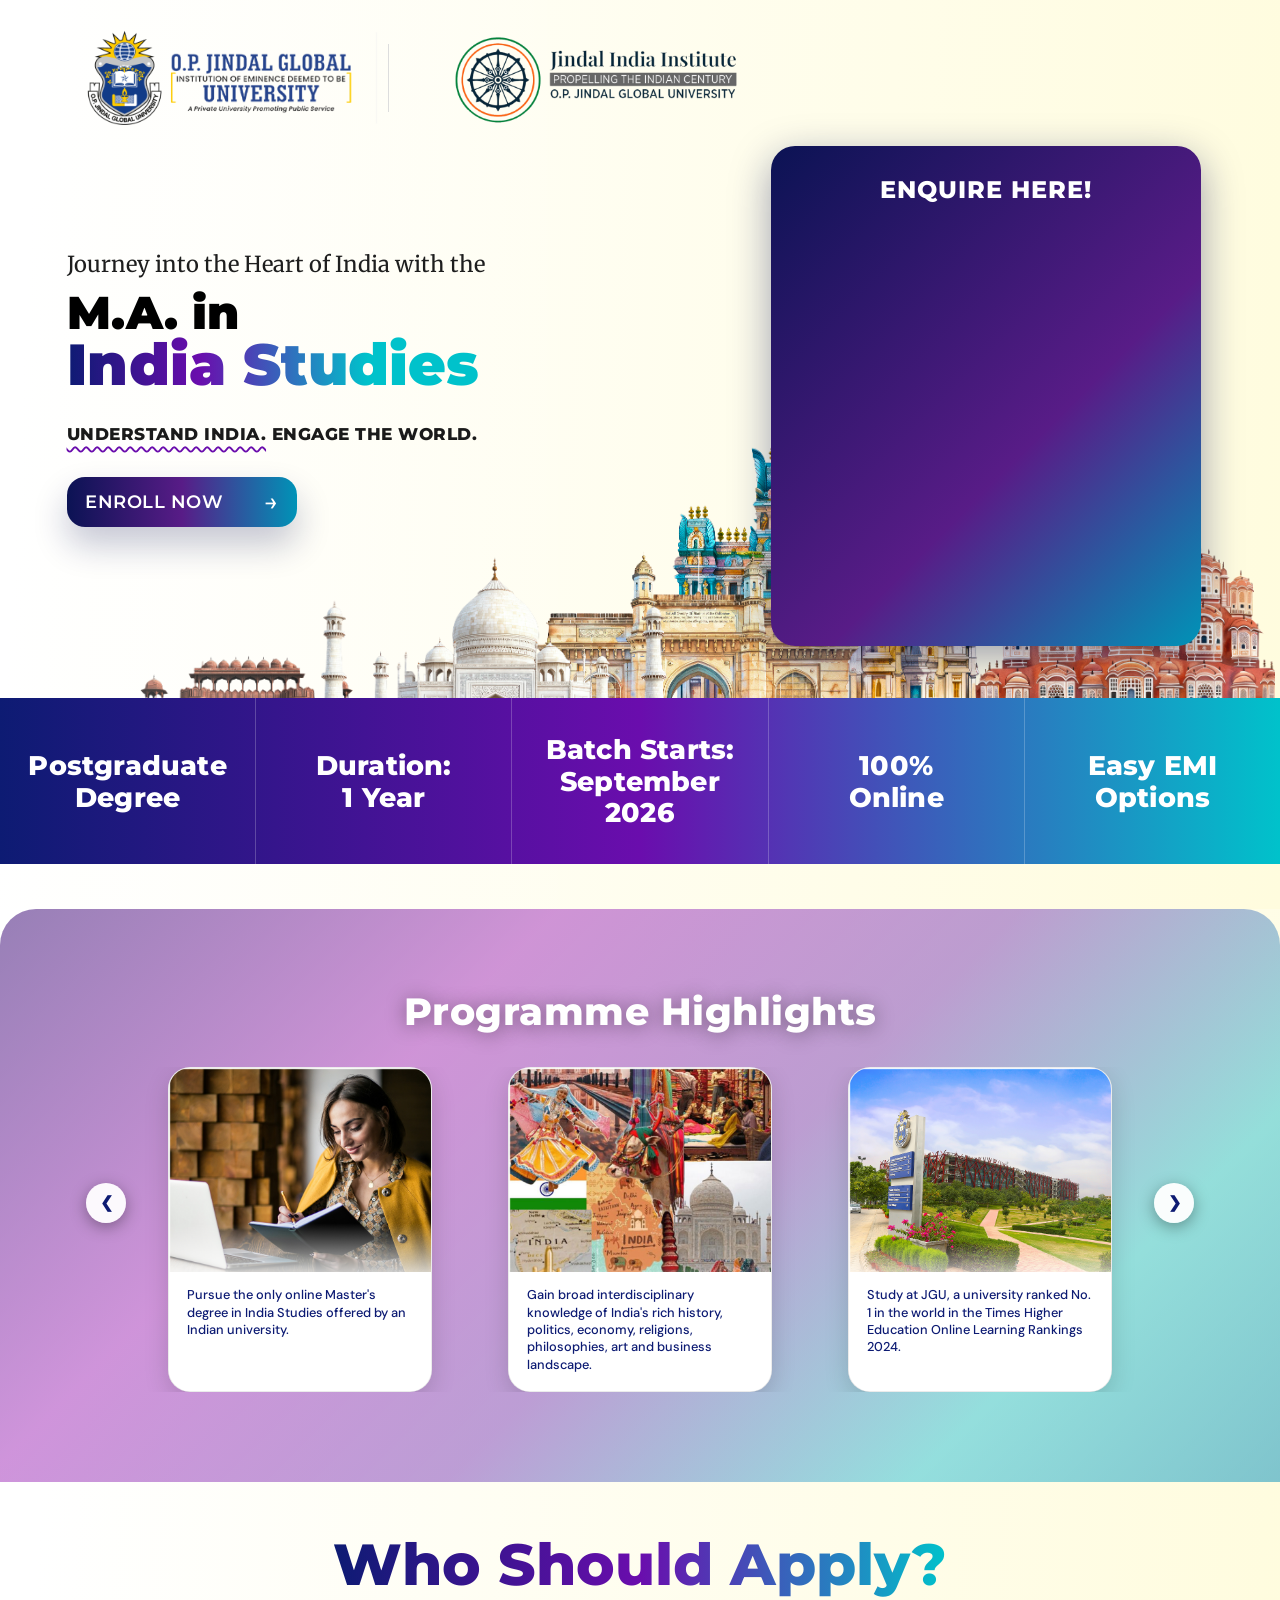
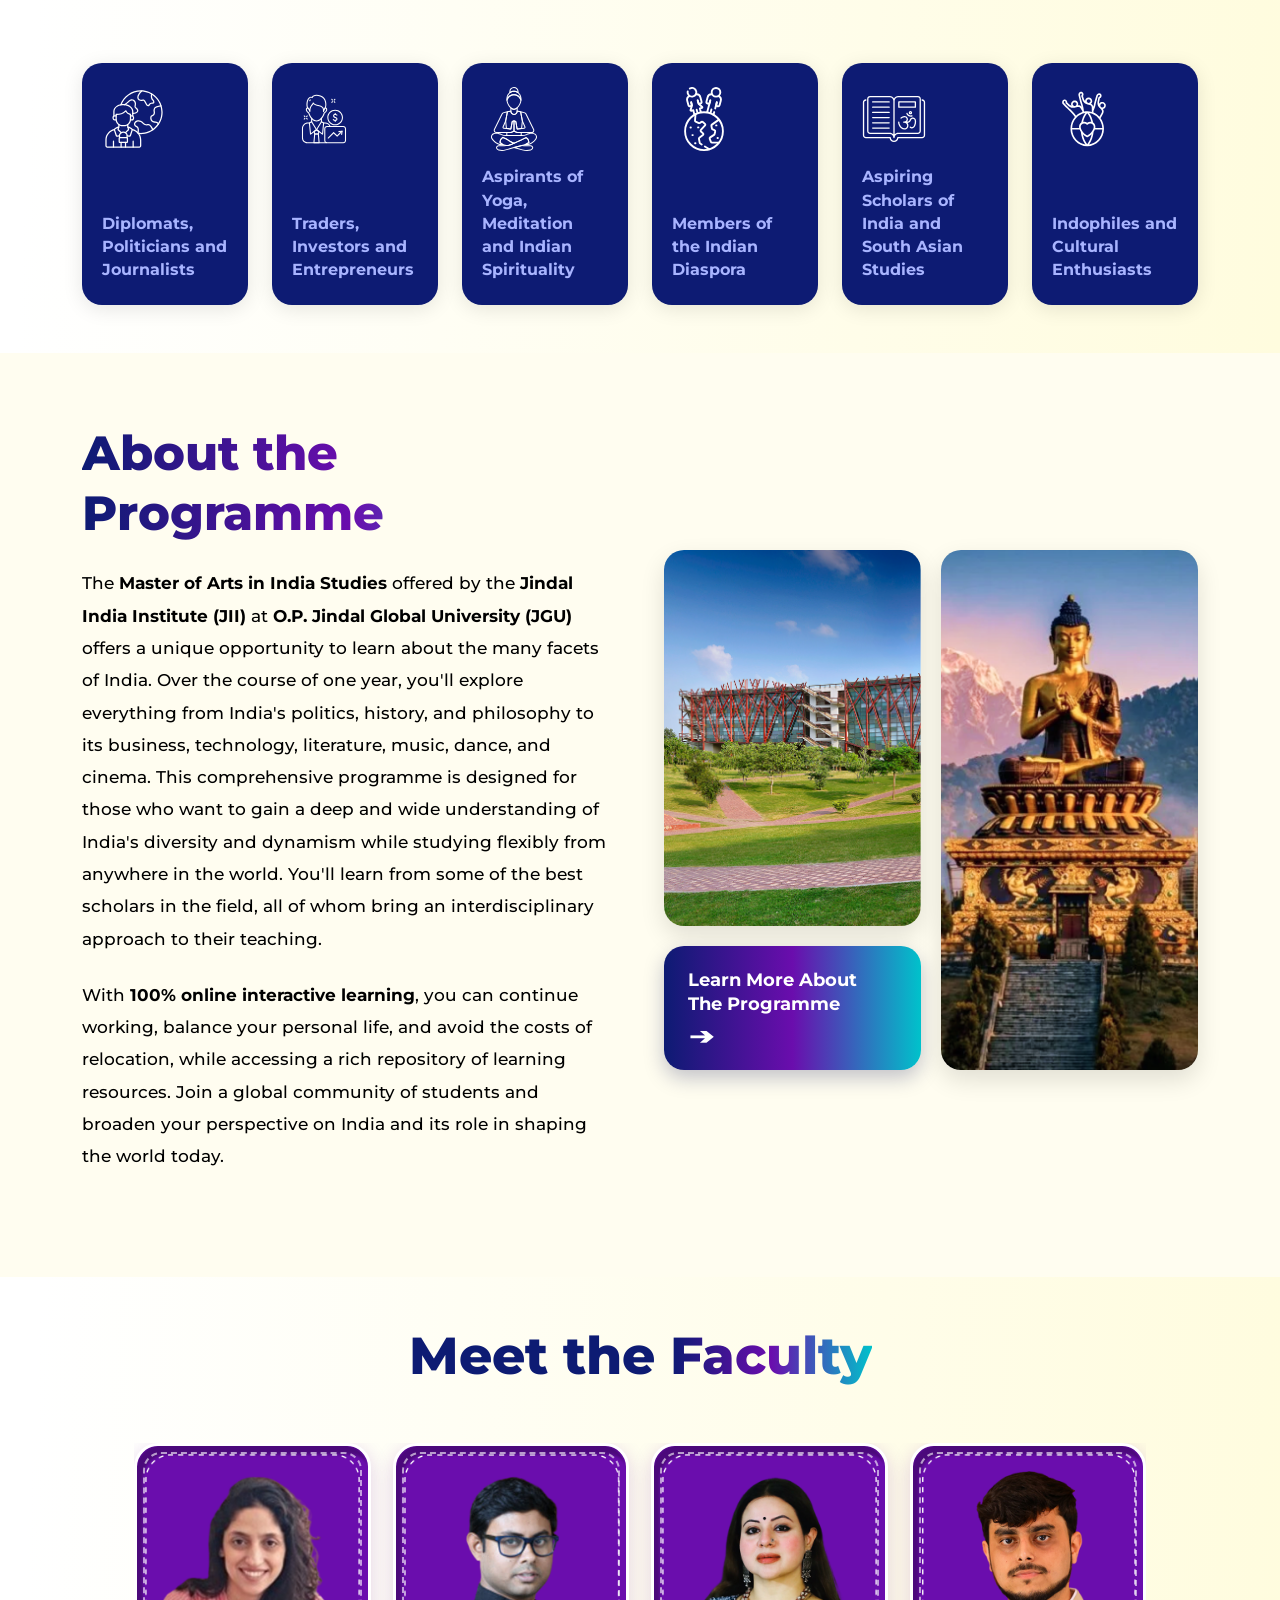
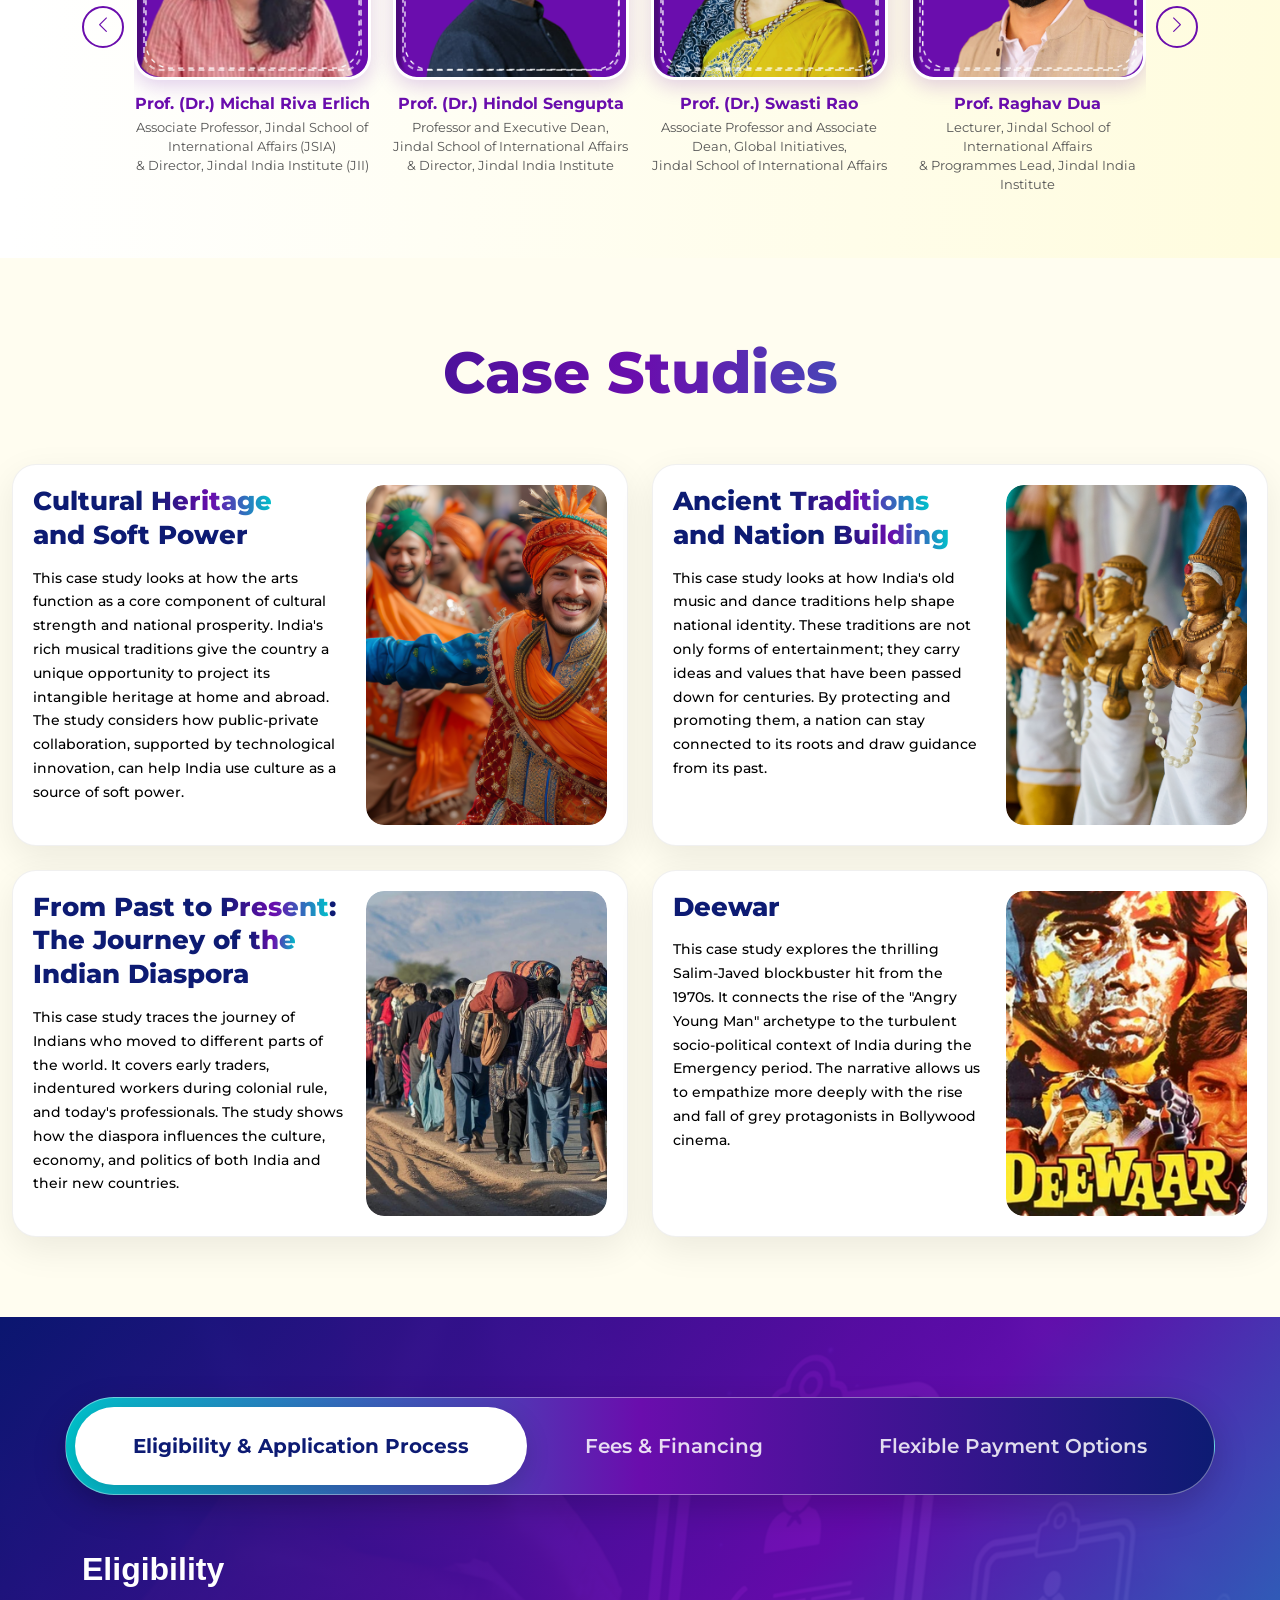
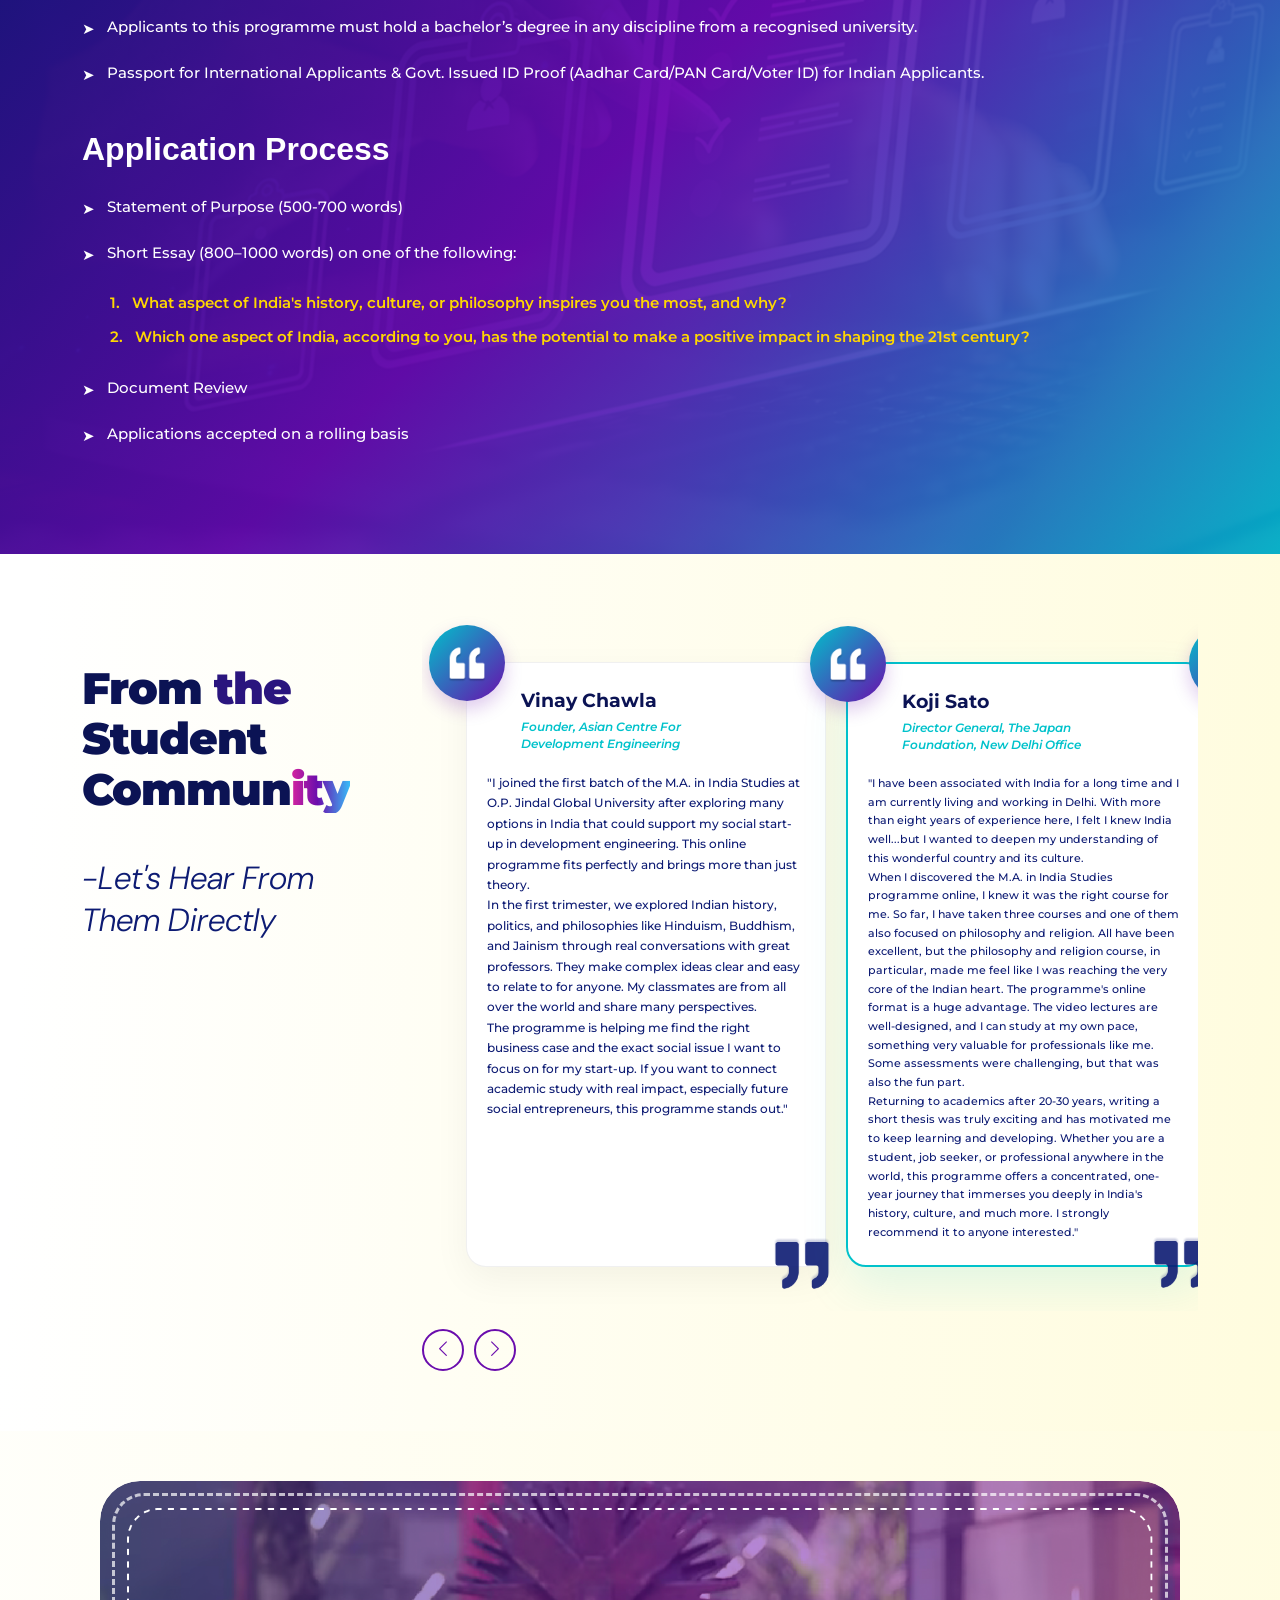
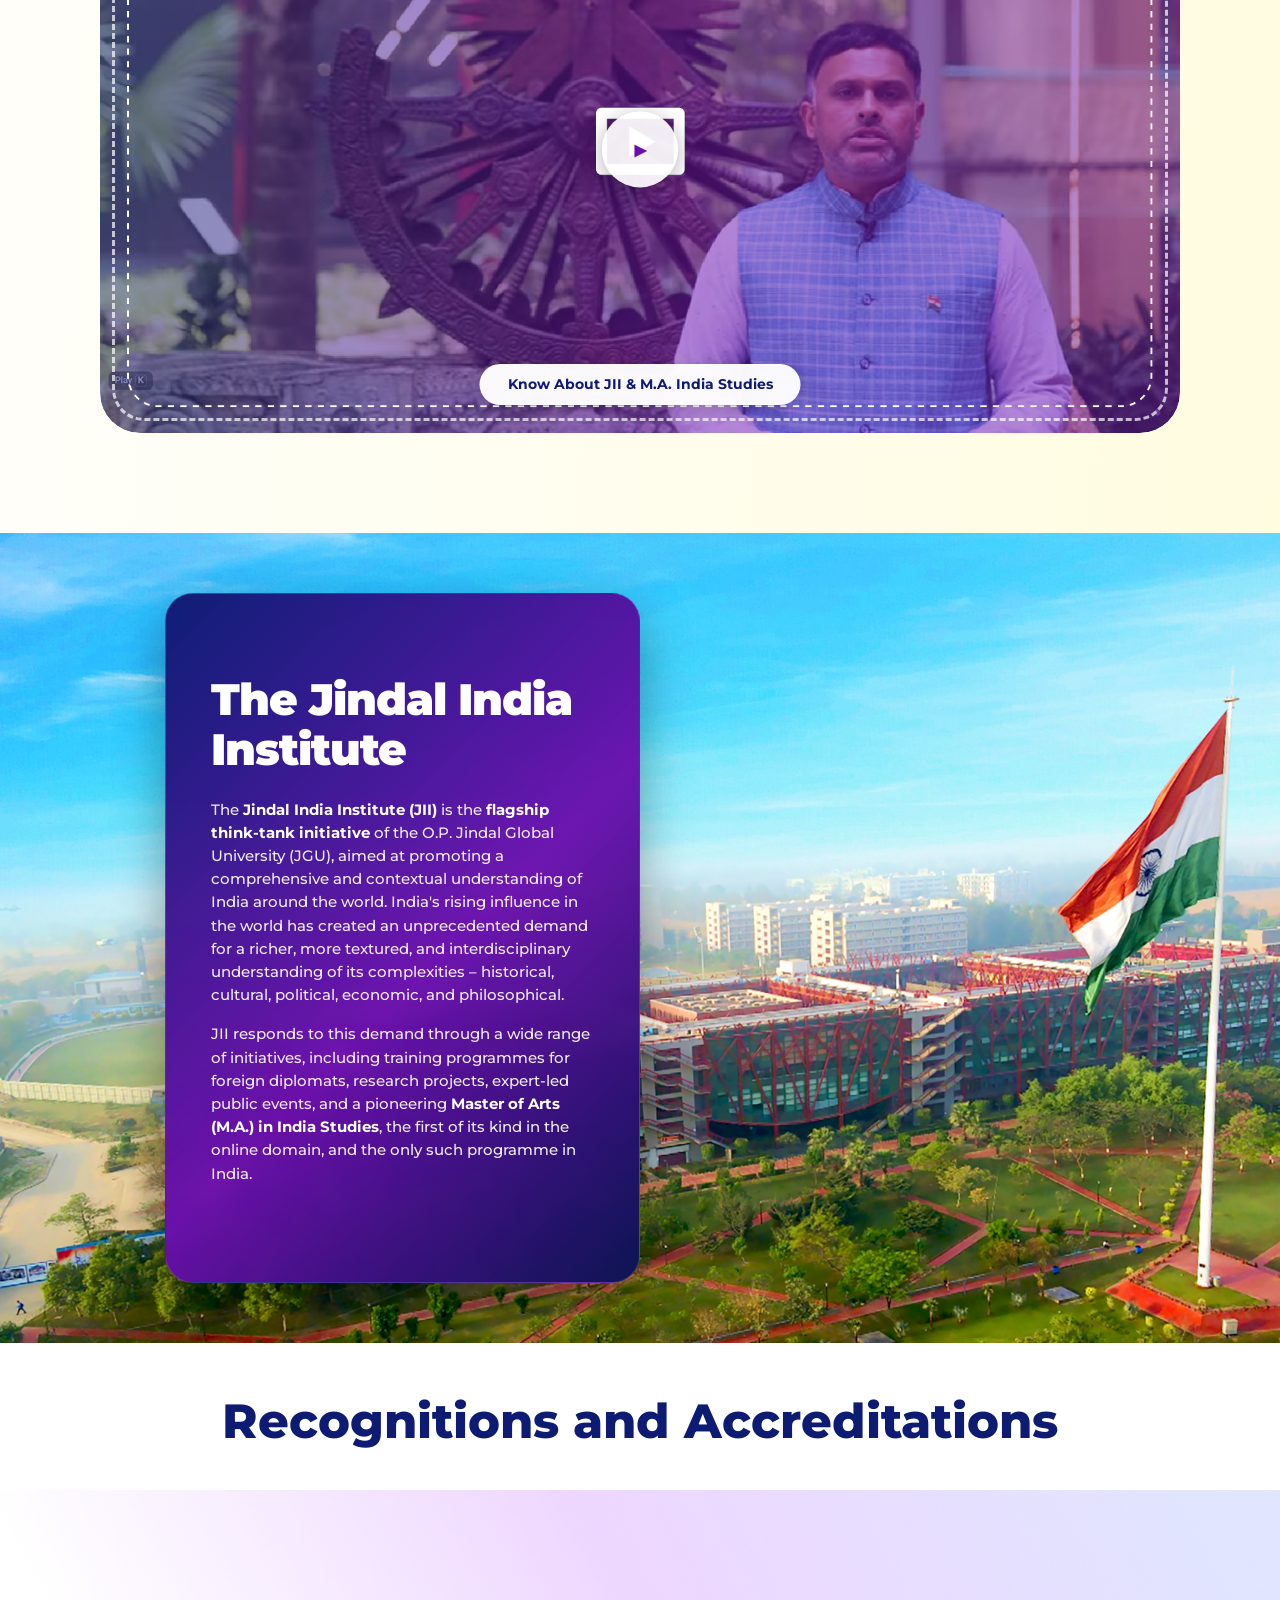
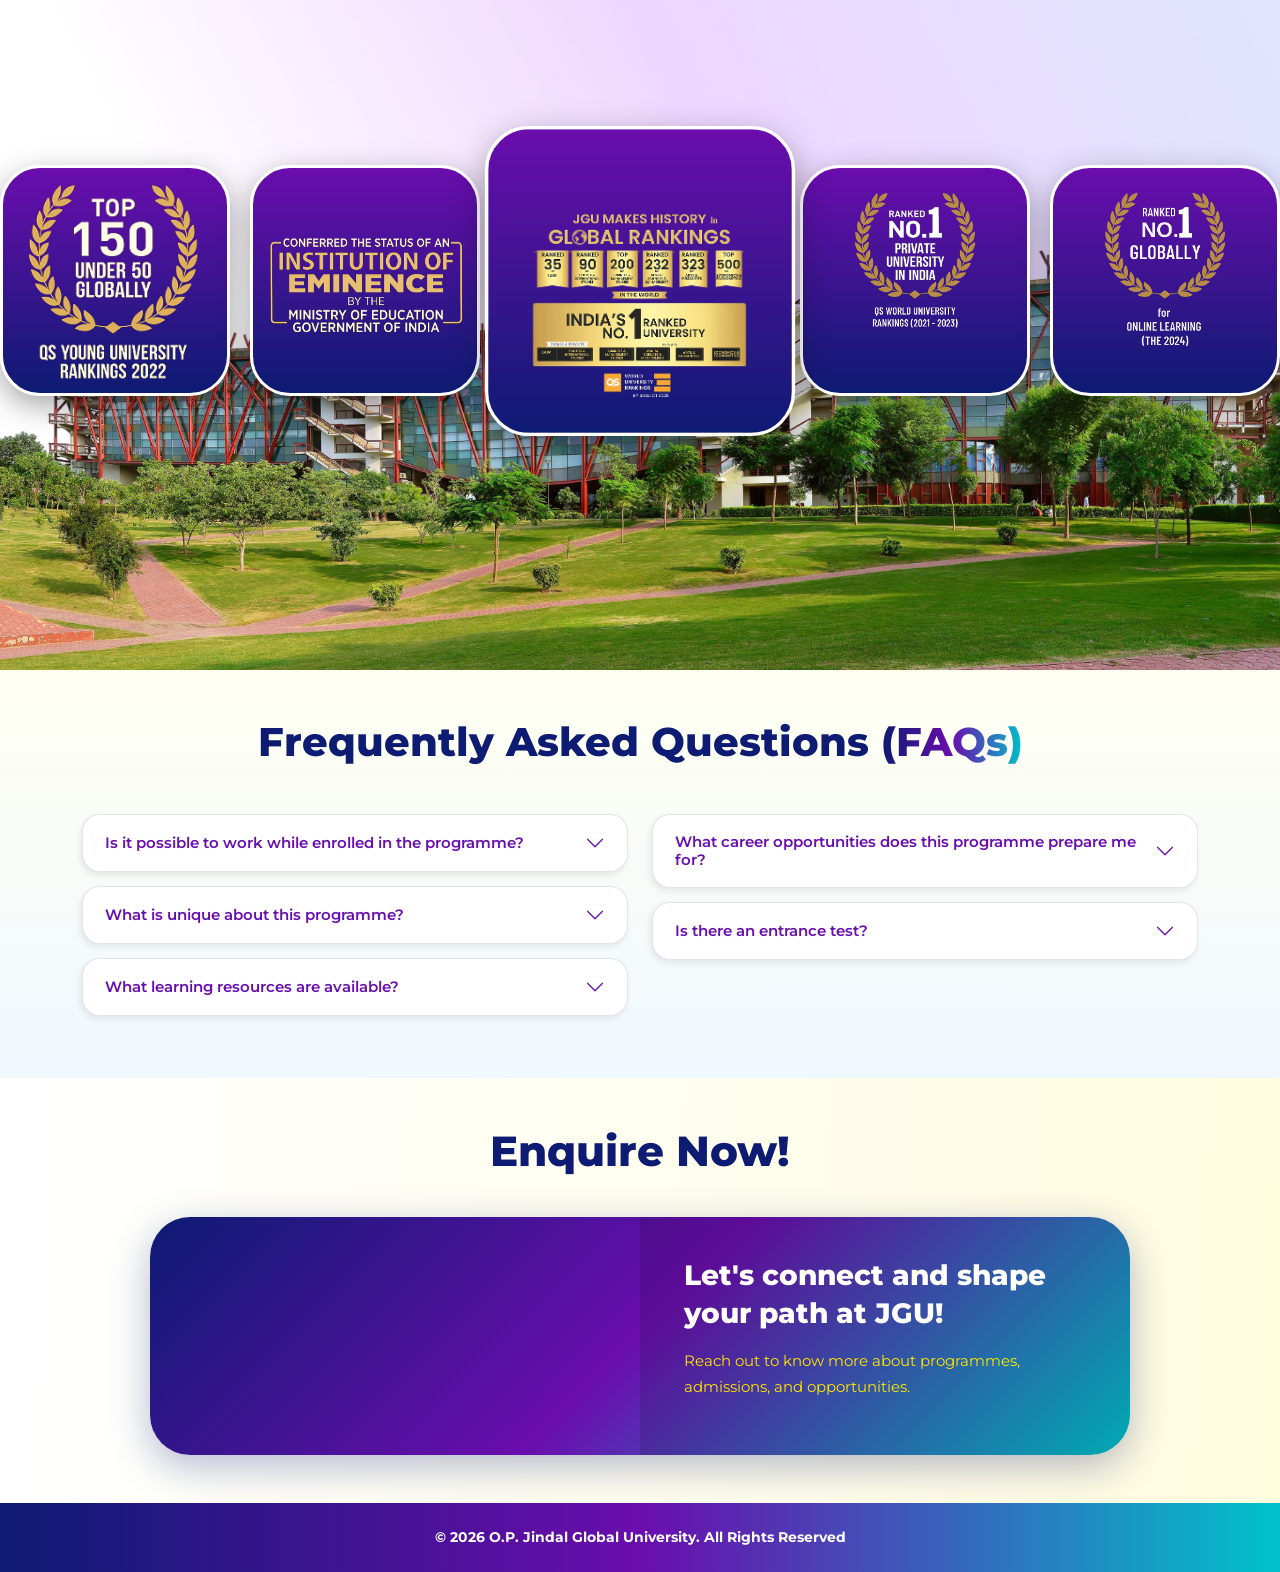
==== commit 55d1a75a: "Make hero info bar labels match value size and weight Co-Authored-By: Claude Opus 4.8 <noreply@anthr" ====
--- a/index.html
+++ b/index.html
@@ -533,11 +533,11 @@
     }
 
     .info-tile-label {
-      font-size: 18px;
-      font-weight: 500;
+      font-size: 27px;
+      font-weight: 800;
       line-height: 1.15;
-      opacity: 0.85;
-      letter-spacing: 0.3px;
+      opacity: 1;
+      letter-spacing: 0.2px;
     }
 
     .info-tile-value {
@@ -2290,7 +2290,7 @@
       }
 
       .info-tile-label {
-        font-size: 9px;
+        font-size: 12px;
       }
 
       .info-tile-value {
@@ -2646,7 +2646,7 @@
           </h1>
           <p class="hero-tagline"><span class="wavy-underline">UNDERSTAND INDIA.</span> ENGAGE THE WORLD.</p>
           <button type="button"
-            class="npfWidgetButton btn-cta npfWidget-bae1d2d655e51a49493da51c036da124">ENROLL NOW
+            class="npfWidgetButton btn-cta npfWidget-163d3e432dd1cc62ee589e07272304d0">ENROLL NOW
             <span class="btn-cta-arrow" aria-hidden="true">&rarr;</span></button>
         </div>
 
@@ -2654,7 +2654,7 @@
         <div class="hero-form-col">
           <div class="enquire-hero-card">
             <h3 class="enquire-hero-title">ENQUIRE HERE!</h3>
-            <div class="npf_wgts" data-height="500px" data-w="bae1d2d655e51a49493da51c036da124"></div>
+            <div class="npf_wgts" data-height="500px" data-w="163d3e432dd1cc62ee589e07272304d0"></div>
           </div>
         </div>
 
@@ -3493,7 +3493,7 @@
 
           <!-- Form -->
           <div class="col-lg-6 col-md-12 enquire-form-left">
-            <div class="npf_wgts" data-height="400px" data-w="bae1d2d655e51a49493da51c036da124"></div>
+            <div class="npf_wgts" data-height="400px" data-w="163d3e432dd1cc62ee589e07272304d0"></div>
           </div>
 
           <!-- Info -->
@@ -3670,7 +3670,7 @@
   <!-- NoPaperForms -->
   <script type="text/javascript">var s=document.createElement("script"); s.type="text/javascript"; s.async=true; s.src="https://widgets.in8.nopaperforms.com/emwgts.js"; document.body.appendChild(s);</script>
 
-  <script src="https://in8cdn.npfs.co/js/widget/npfwpopup.js"></script><script>let npfWbae1d2d655e51a49493da51c036da124 = new NpfWidgetsInit(        {'widgetId':'bae1d2d655e51a49493da51c036da124',    'baseurl':'widgets.in8.nopaperforms.com',    'formTitle':'Enquiry Form',    'titleColor':'#FF0033',    'backgroundColor':'#ddd',    'iframeHeight':'500px',     'buttonbgColor':'#4c79dc',     'buttonTextColor':'#FFF',    });</script>
+  <script src="https://in8cdn.npfs.co/js/widget/npfwpopup.js"></script><script>let npfW163d3e432dd1cc62ee589e07272304d0 = new NpfWidgetsInit(        {'widgetId':'163d3e432dd1cc62ee589e07272304d0',    'baseurl':'widgets.in8.nopaperforms.com',    'formTitle':'Enquiry Form',    'titleColor':'#FF0033',    'backgroundColor':'#ddd',    'iframeHeight':'500px',     'buttonbgColor':'#4c79dc',     'buttonTextColor':'#FFF',    });</script>
 
 </body>
 
